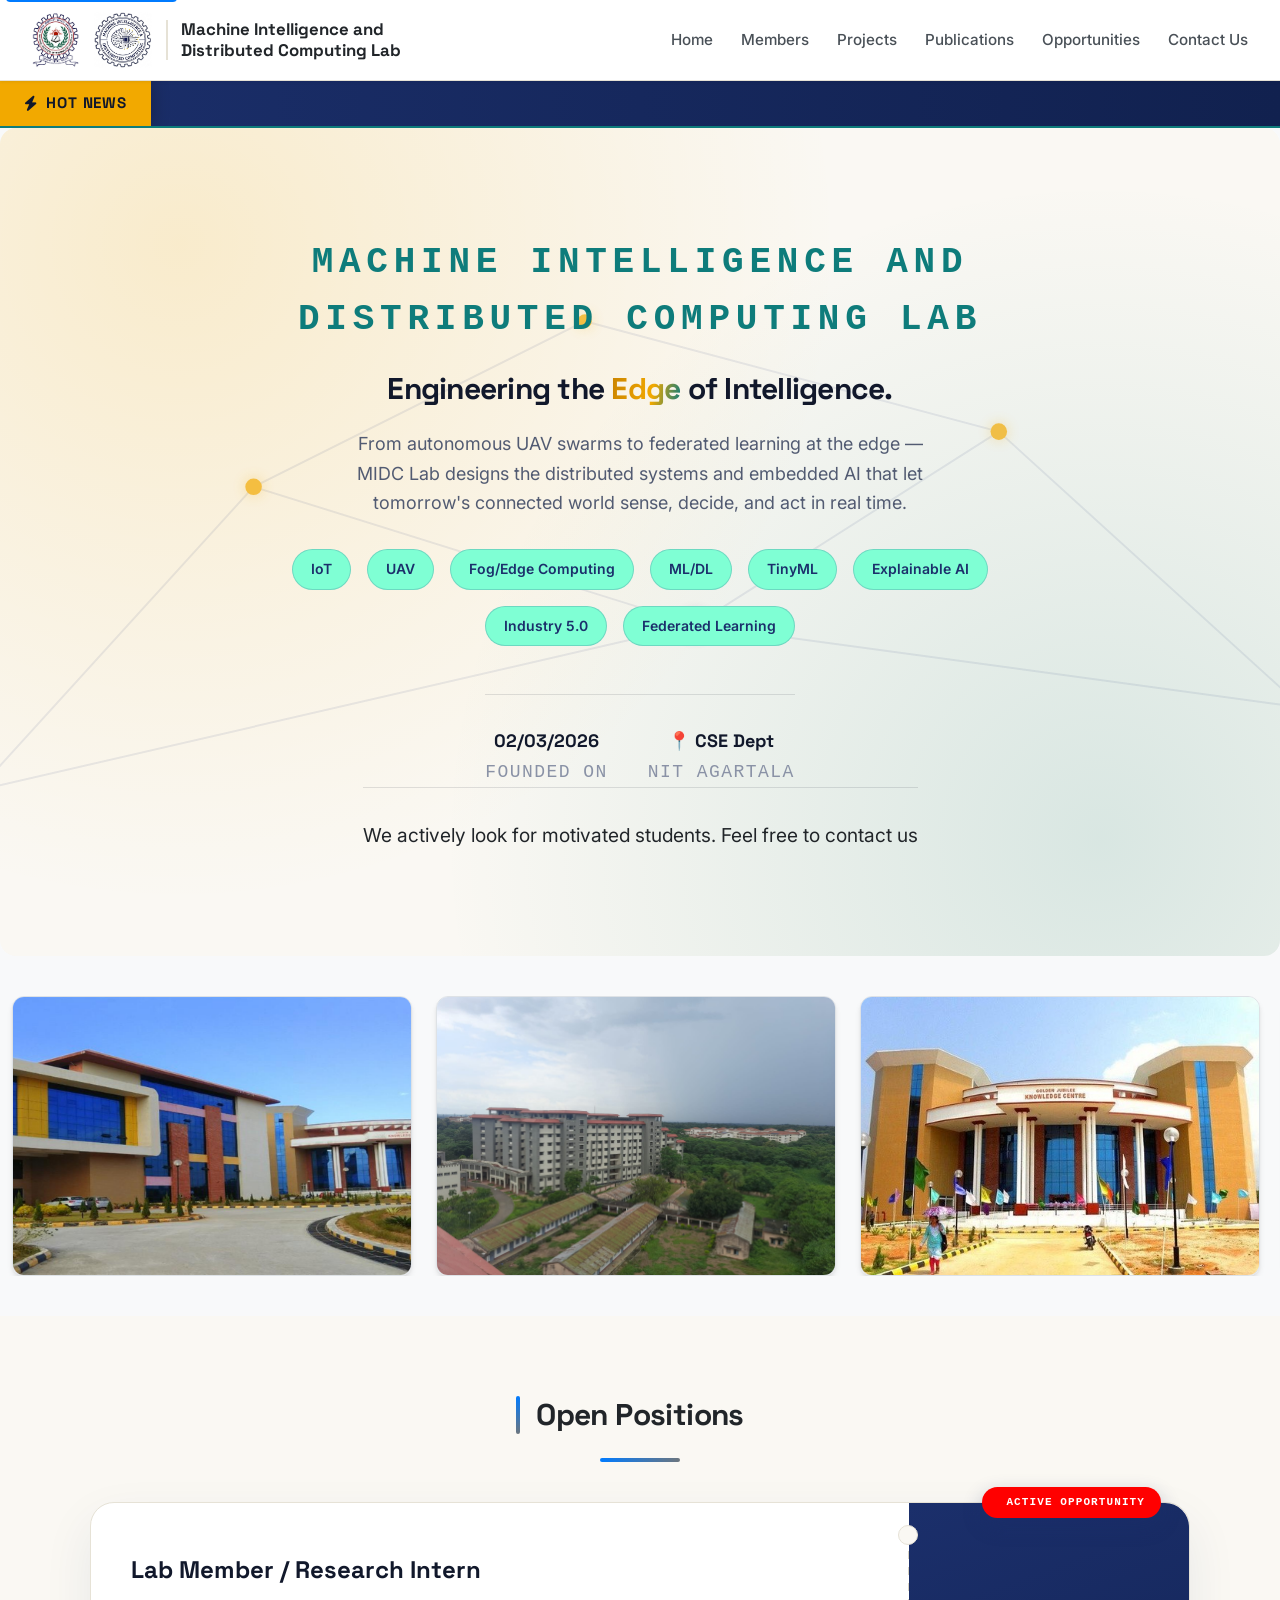
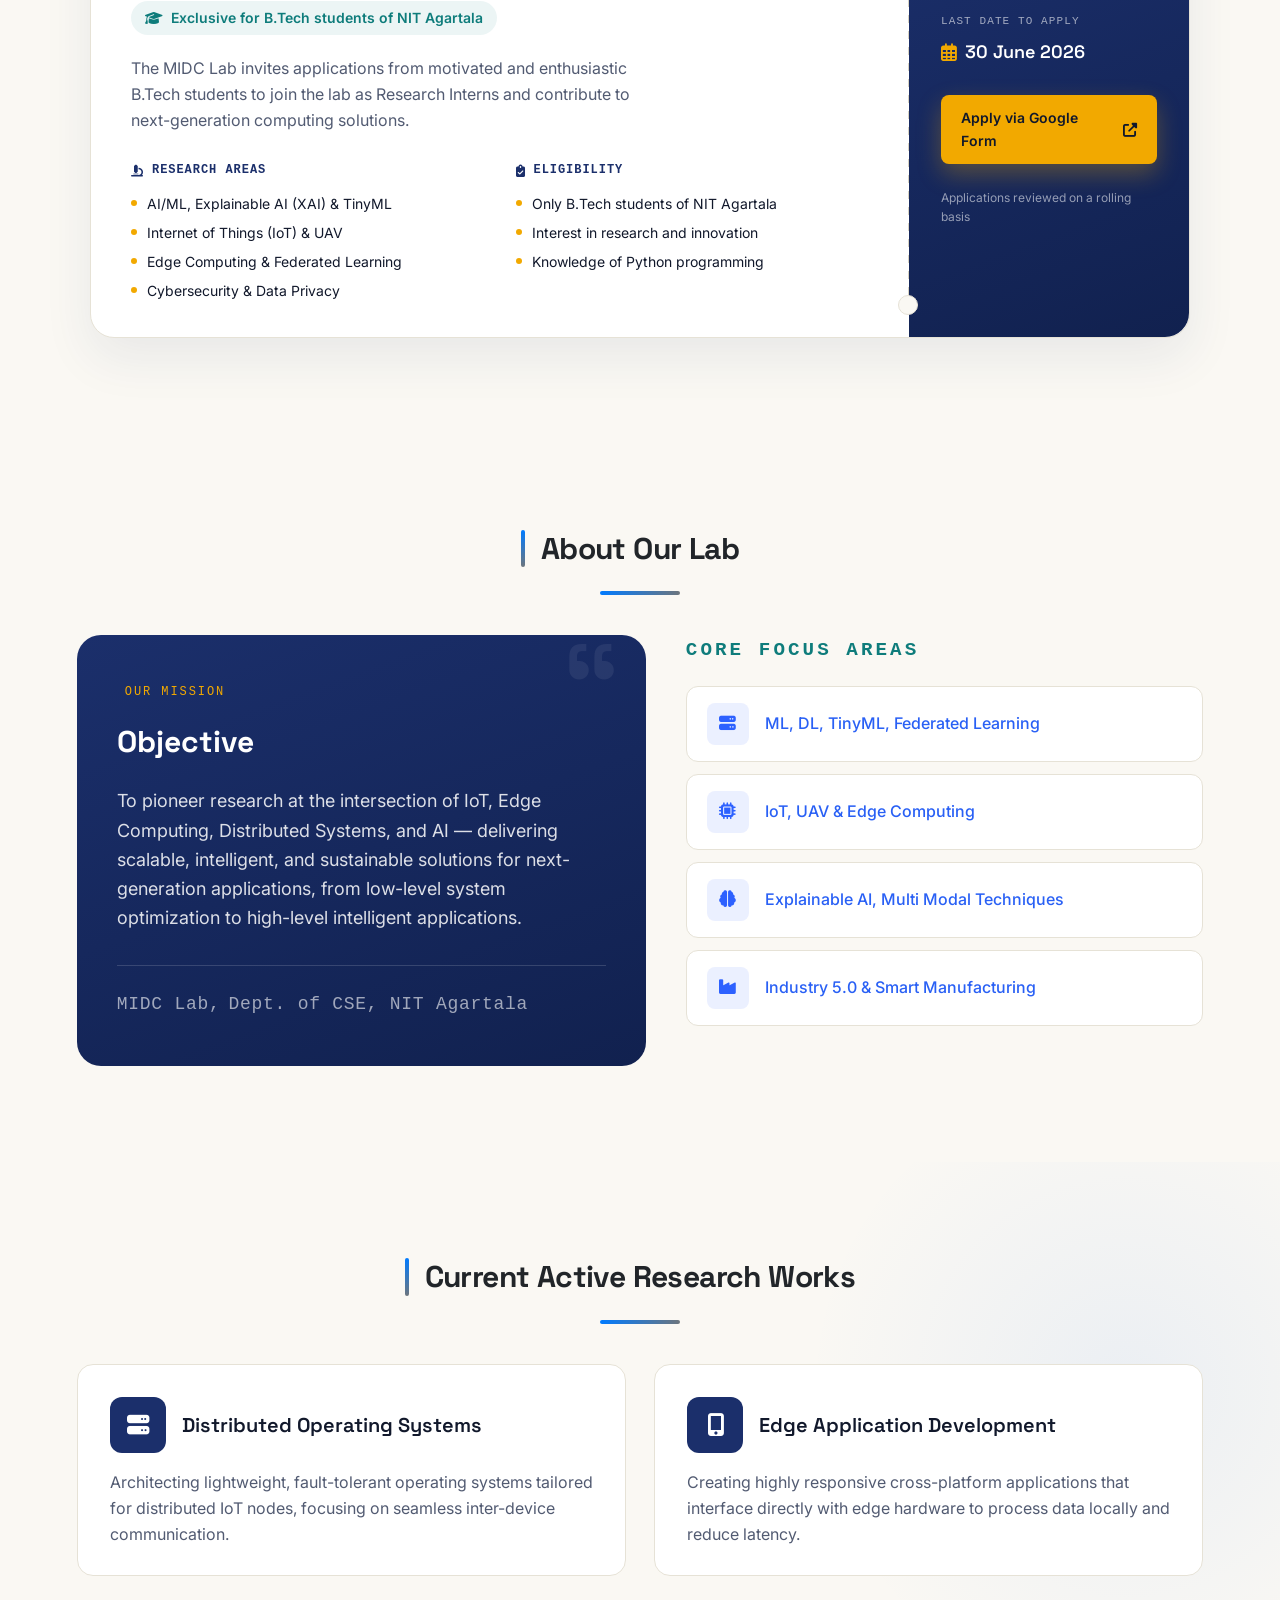
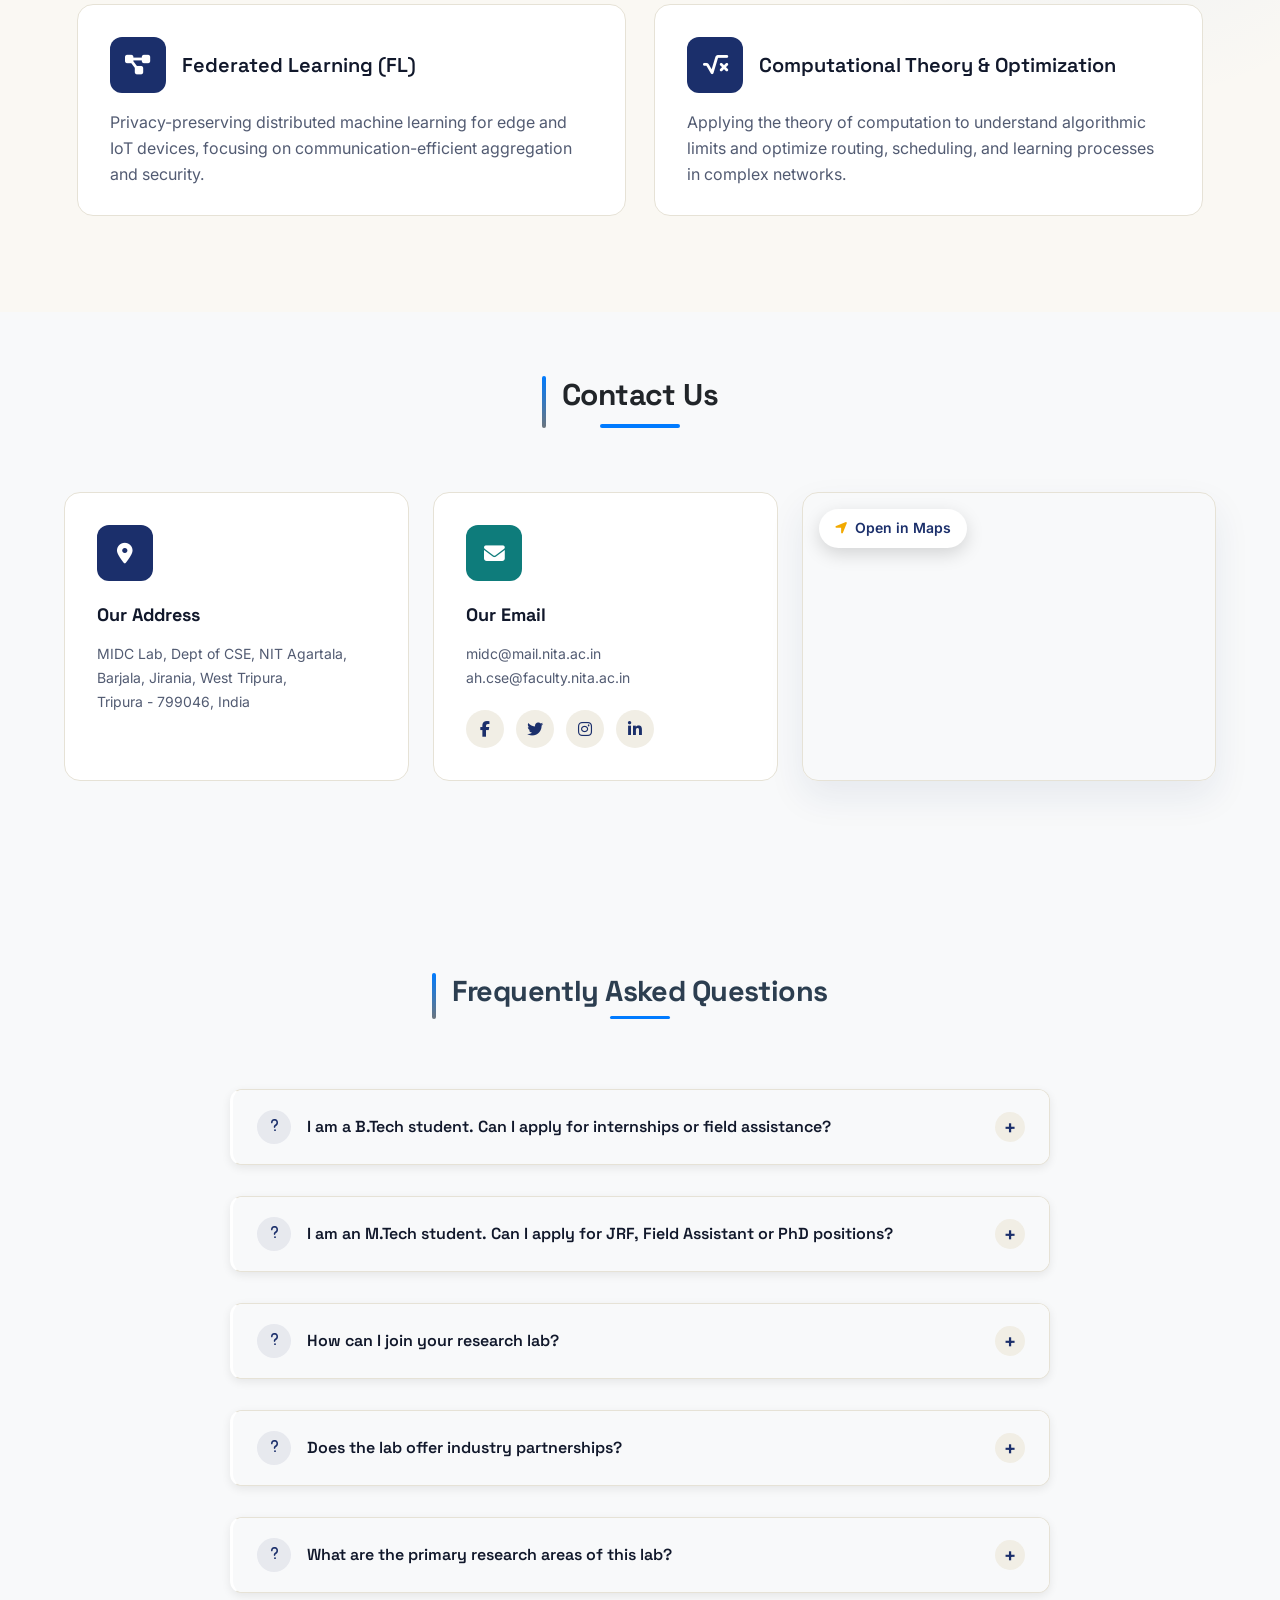
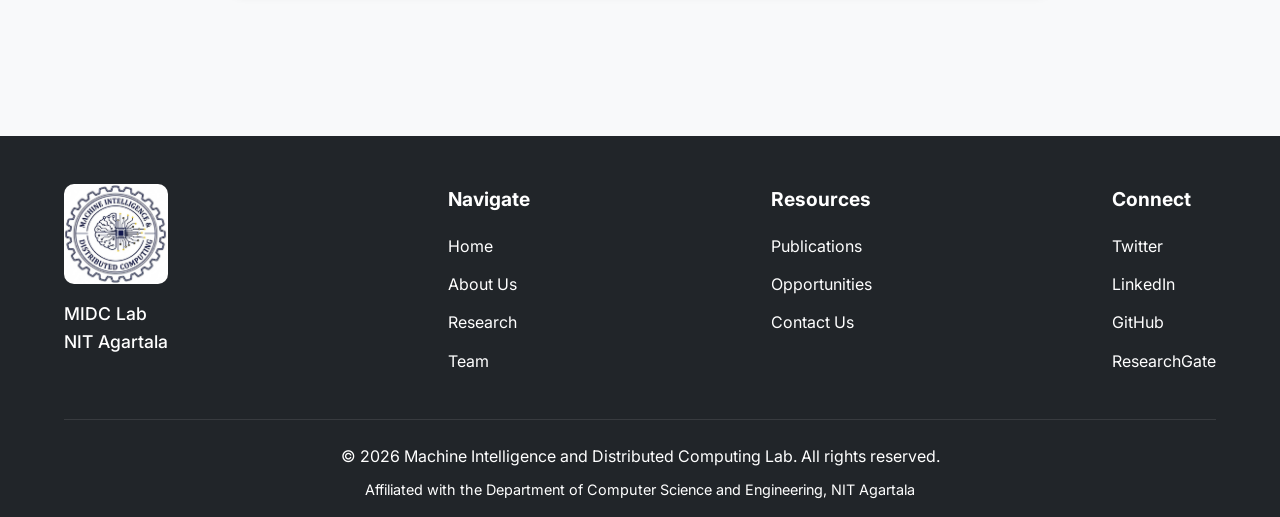
==== index.html @ 9afdf796 "Update the old Architecture" ====
<!DOCTYPE html>
<html lang="en">
<head>
    <meta charset="UTF-8">
    <meta name="viewport" content="width=device-width, initial-scale=1.0">
    <meta name="description" content="Machine Intelligence and Distributed Computing Lab - Pioneering IoT, AI, and distributed systems research at NIT Agartala">
    <meta name="theme-color" content="#3b82f6">
    <title>Machine Intelligence and Distributed Computing Lab | NIT Agartala</title>
    
    <link rel="preconnect" href="https://fonts.googleapis.com">
    <link rel="preconnect" href="https://fonts.gstatic.com" crossorigin>
    
    <link href="https://fonts.googleapis.com/css2?family=Inter:wght@300;400;500;600;700&family=Space+Grotesk:wght@500;600;700&display=swap" rel="stylesheet">
    
    <link rel="stylesheet" href="https://cdnjs.cloudflare.com/ajax/libs/font-awesome/6.5.0/css/all.min.css">
    
    <link rel="stylesheet" href="./CSS/index.css">
    <link rel="icon" type="image/png" href="MIDC_Logo.JPG">
</head>
<!-- Header Navigation Component -->
<header class="header">
    <div class="logo-container">
        <img src="NITA_Logo.png" alt="NIT Agartala Logo" class="logo">
        <img src="MIDC_Logo.JPG" alt="MIDC Lab Logo" class="logo">
        <div class="vertical-line"></div>
        <h1 class="lab-name">Machine Intelligence and<br>Distributed Computing Lab</h1>
    </div>

    <button class="nav-toggle" type="button" aria-label="Toggle navigation menu" aria-expanded="false" aria-controls="primary-navigation">
        <span class="nav-toggle-bar"></span>
        <span class="nav-toggle-bar"></span>
        <span class="nav-toggle-bar"></span>
    </button>

    <nav class="navigation" id="primary-navigation">
        <ul>
            <li><a href="#" class="nav-link">Home</a></li>
            <li><a href="HTML/team_members.html" class="nav-link">Members</a></li>
            <li><a href="HTML/projects.html" class="nav-link">Projects</a></li>
            <li><a href="HTML/publications.html" class="nav-link">Publications</a></li>
            <li><a href="home/index.html#recruitment" class="nav-link">Opportunities</a></li>
            <li><a href="home/index.html#contact_us" class="nav-link">Contact Us</a></li>
        </ul>
    </nav>
</header>
<body>
    <div id="header-component"></div>

    <main id="main" class="main-content">
        
        <div class="news-ticker-container">
            <div class="news-ticker-label">
                <i class="fas fa-bolt"></i> Hot News
            </div>
            <div class="news-ticker-scroll">
                <p>
                    <span class="ticker-item">
                        <a href="#recruitment" style="color: inherit; text-decoration: none; border-bottom: 1px dashed dotted; padding-bottom: 1px;">
                            🚀 <strong>EXCITING OPPORTUNITY FOR CSE STUDENTS:</strong> Applications are open for Research Intern positions at the MIDC Lab. Apply by 30 June 2026. Click here for details!
                        </a>
                    </span>
                </p>
            </div>
        </div>

        <section id="home" class="hero-section full-width-hero">
            <div id="hero-bg" aria-hidden="true">
                <div id="hero-glow"></div>
                <svg id="hero-network" viewBox="0 0 1200 600" preserveAspectRatio="xMidYMid slice">
                    <g class="hn-lines">
                        <path d="M120,480 L320,260 L560,140" />
                        <path d="M560,140 L860,220 L1080,420" />
                        <path d="M320,260 L640,360 L860,220" />
                        <path d="M120,480 L640,360 L1080,420" />
                    </g>
                    <g class="hn-nodes">
                        <circle class="hn-node hn-node--lg" cx="640" cy="360" r="9" />
                        <circle class="hn-node" cx="120" cy="480" r="5" />
                        <circle class="hn-node" cx="320" cy="260" r="6" />
                        <circle class="hn-node" cx="560" cy="140" r="5" />
                        <circle class="hn-node" cx="860" cy="220" r="6" />
                        <circle class="hn-node" cx="1080" cy="420" r="5" />
                    </g>
                    <circle class="hn-packet" r="3.5" style="offset-path: path('M120,480 L320,260 L560,140')" />
                    <circle class="hn-packet hn-packet--b" r="3.5" style="offset-path: path('M640,360 L860,220 L1080,420')" />
                </svg>
            </div>

            <div id="hero-content">
                <h1 id="hero-eyebrow" class="pulse-dot" style="font-size: 36px;">Machine Intelligence and Distributed Computing Lab</h1>

                <h2 id="hero-title" class="animate" style="font-size: 30px;">
                    Engineering the <span id="hero-title-accent">Edge</span> of Intelligence.
                </h2>

                <p id="hero-subtitle" class="animate">
                    From autonomous UAV swarms to federated learning at the edge — MIDC Lab designs
                    the distributed systems and embedded AI that let tomorrow's connected world
                    sense, decide, and act in real time.
                </p>

                <div id="hero-cta" class="animate">
                    <span class="hero-pill" style="background-color: aquamarine;">IoT</span>
                    <span class="hero-pill" style="background-color: aquamarine;">UAV</span>
                    <span class="hero-pill" style="background-color: aquamarine;">Fog/Edge Computing</span>
                    <span class="hero-pill" style="background-color: aquamarine;">ML/DL</span>
                    <span class="hero-pill" style="background-color: aquamarine;">TinyML</span>
                    <span class="hero-pill" style="background-color: aquamarine;">Explainable AI</span>
                    <span class="hero-pill" style="background-color: aquamarine;">Industry 5.0</span>
                    <span class="hero-pill" style="background-color: aquamarine;">Federated Learning</span>
                </div>

                <div id="hero-stats">
                    <div class="hero-stat"><strong style="font-size: large;">02/03/2026</strong><span style="font-size: large;">Founded On</span></div>
                    <div class="hero-stat"><strong style="font-size: large;">&#128205; CSE Dept</strong><span style="font-size: large;">NIT Agartala</span></div>
                </div>
                <div id="hero-stats">
                    <p style="font-size: larger;">We actively look for motivated students. Feel free to contact us</p>
                </div>
            </div>
        </section>

        <section class="gallery-section">
            <div class="gallery-marquee">
                <div class="gallery-track">
                    <img src="photo1.jpg" alt="Lab Infrastructure 1">
                    <img src="photo2.jpeg" alt="Lab Infrastructure 2">
                    <img src="photo3.jpeg" alt="Lab Infrastructure 3">
                    <img src="photo4.jpg" alt="Lab Infrastructure 4">
                    <img src="photo5.jpeg" alt="Lab Infrastructure 5">
                    <img src="photo6.jpeg" alt="Lab Infrastructure 6">
                    <img src="photo7.jpeg" alt="Lab Infrastructure 7">
                    <img src="photo8.jpeg" alt="Lab Infrastructure 8">
                    <img src="photo9.jpeg" alt="Lab Infrastructure 9">
                    <img src="photo10.jpeg" alt="Lab Infrastructure 10">
                    <img src="photo1.jpg" alt="Lab Infrastructure 1">
                    <img src="photo2.jpeg" alt="Lab Infrastructure 2">
                    <img src="photo3.jpeg" alt="Lab Infrastructure 3">
                    <img src="photo4.jpg" alt="Lab Infrastructure 4">
                    <img src="photo5.jpeg" alt="Lab Infrastructure 5">
                    <img src="photo6.jpeg" alt="Lab Infrastructure 6">
                    <img src="photo7.jpeg" alt="Lab Infrastructure 7">
                    <img src="photo8.jpeg" alt="Lab Infrastructure 8">
                    <img src="photo9.jpeg" alt="Lab Infrastructure 9">
                    <img src="photo10.jpeg" alt="Lab Infrastructure 10">
                </div>
            </div>
        </section>

            
                <!-- 4. Recruitment Section -->
        <section id="recruitment" class="recruitment-section">
            <div class="section-header">
                <h2>Open Positions</h2>
                <div class="section-divider animate"></div>
            </div>

            <div id="recruit-container">
                <div id="recruit-card">
                    <span id="recruit-badge" style="background-color: red;"><span class="pulse-dot"></span>ACTIVE OPPORTUNITY</span>

                    <div id="recruit-main">
                        <div id="recruit-info">
                            <h3 id="recruit-title">Lab Member / Research Intern</h3>
                            <p id="recruit-target"><i class="fas fa-graduation-cap"></i>Exclusive for B.Tech students of NIT Agartala</p>
                            <p id="recruit-intro">The MIDC Lab invites applications from motivated and enthusiastic B.Tech students to join the lab as Research Interns and contribute to next-generation computing solutions.</p>

                            <div id="recruit-cols">
                                <div class="recruit-col">
                                    <h4><i class="fas fa-microscope"></i>Research Areas</h4>
                                    <ul>
                                        <li>AI/ML, Explainable AI (XAI) &amp; TinyML</li>
                                        <li>Internet of Things (IoT) &amp; UAV</li>
                                        <li>Edge Computing &amp; Federated Learning</li>
                                        <li>Cybersecurity &amp; Data Privacy</li>
                                    </ul>
                                </div>
                                <div class="recruit-col">
                                    <h4><i class="fas fa-clipboard-check"></i>Eligibility</h4>
                                    <ul>
                                        <li>Only B.Tech students of NIT Agartala</li>
                                        <li>Interest in research and innovation</li>
                                        <li>Knowledge of Python programming</li>
                                    </ul>
                                </div>
                            </div>
                        </div>

                        <div id="recruit-stub" role="presentation"></div>

                        <div id="recruit-action">
                            <span id="recruit-action-label">Last Date to Apply</span>
                            <span id="recruit-action-date"><i class="far fa-calendar-alt"></i>30 June 2026</span>
                            <a href="https://forms.gle/U6zqhvT5pq7pxjNu7" target="_blank" rel="noopener noreferrer" id="recruit-apply">
                                Apply via Google Form <i class="fas fa-external-link-alt"></i>
                            </a>
                            <span id="recruit-action-note">Applications reviewed on a rolling basis</span>
                        </div>
                    </div>
                </div>
            </div>
        </section>

        <section id="about" class="about-section">
            <div class="section-header">
                <h2>About Our Lab</h2>
                <div class="section-divider animate"></div>
            </div>

            <div id="about-grid">
                <div id="about-objective">
                    <span id="about-objective-mark" aria-hidden="true">&ldquo;</span>
                    <p id="about-objective-eyebrow"><span class="pulse-dot"></span>OUR MISSION</p>
                    <h3 id="about-objective-title">Objective</h3>
                    <p id="about-objective-text">
                        To pioneer research at the intersection of IoT, Edge Computing, Distributed
                        Systems, and AI — delivering scalable, intelligent, and sustainable solutions
                        for next-generation applications, from low-level system optimization to
                        high-level intelligent applications.
                    </p>
                    <div id="about-objective-foot" style="font-size: large;">
                        <span>MIDC Lab,</span><span>Dept. of CSE, NIT Agartala</span>
                    </div>
                </div>

                <div id="about-focus">
                    <p id="about-focus-eyebrow" style="font-size: larger; font-weight: bold;">CORE FOCUS AREAS</p>
                    <ul id="about-focus-list">
                        <li class="about-focus-item">
                            <span class="about-focus-icon"><i class="fas fa-server"></i></span>
                            <span class="about-focus-text">ML, DL, TinyML, Federated Learning</span>
                        </li>
                        <li class="about-focus-item">
                            <span class="about-focus-icon"><i class="fas fa-microchip"></i></span>
                            <span class="about-focus-text">IoT, UAV &amp; Edge Computing</span>
                        </li>
                        <li class="about-focus-item">
                            <span class="about-focus-icon"><i class="fas fa-brain"></i></span>
                            <span class="about-focus-text">Explainable AI, Multi Modal Techniques</span>
                        </li>
                        <li class="about-focus-item">
                            <span class="about-focus-icon"><i class="fas fa-industry"></i></span>
                            <span class="about-focus-text">Industry 5.0 &amp; Smart Manufacturing</span>
                        </li>
                        <!-- <li class="about-focus-item">
                            <span class="about-focus-icon"><i class="fas fa-satellite-dish"></i></span>
                            <span class="about-focus-text">Resource-Constrained IoT Environments</span>
                        </li> -->
                    </ul>
                </div>
            </div>
        </section>

        <section id="research" class="research-section">
            <div class="section-header">
                <h2>Current Active Research Works</h2>
                <div class="section-divider animate"></div>
            </div>

            <div id="research-grid">
                <article class="research-card">
                    <div class="research-card-top">
                        <span class="research-card-icon"><i class="fas fa-server"></i></span>
                        <h3>Distributed Operating Systems</h3>
                    </div>
                    <p>Architecting lightweight, fault-tolerant operating systems tailored for distributed IoT nodes, focusing on seamless inter-device communication.</p>
                </article>

                <article class="research-card">
                    <div class="research-card-top">
                        <span class="research-card-icon"><i class="fas fa-mobile-alt"></i></span>
                        <h3>Edge Application Development</h3>
                    </div>
                    <p>Creating highly responsive cross-platform applications that interface directly with edge hardware to process data locally and reduce latency.</p>
                </article>

                <article class="research-card">
                    <div class="research-card-top">
                        <span class="research-card-icon"><i class="fas fa-project-diagram"></i></span>
                        <h3>Federated Learning (FL)</h3>
                    </div>
                    <p>Privacy-preserving distributed machine learning for edge and IoT devices, focusing on communication-efficient aggregation and security.</p>
                </article>

                <article class="research-card">
                    <!-- <span class="research-card-tag">NODE 04</span> -->
                    <div class="research-card-top">
                        <span class="research-card-icon"><i class="fas fa-square-root-variable"></i></span>
                        <h3>Computational Theory &amp; Optimization</h3>
                    </div>
                    <p>Applying the theory of computation to understand algorithmic limits and optimize routing, scheduling, and learning processes in complex networks.</p>
                </article>
            </div>
        </section>

        <section id="contact_us" class="contact_us-section">
            <div class="section-header">
                <h2 class="section-title">Contact Us</h2>
                <!-- <div class="section-divider animate"></div> -->
            </div>

            <div id="contact-grid">
                <div class="contact-card contact-card--location">
                    <span class="contact-card-icon"><i class="fas fa-map-marker-alt"></i></span>
                    <h3>Our Address</h3>
                    <p>MIDC Lab, Dept of CSE, NIT Agartala,<br>Barjala, Jirania, West Tripura,<br>Tripura - 799046, India</p>
                </div>

                <div class="contact-card contact-card--email">
                    <span class="contact-card-icon"><i class="fas fa-envelope"></i></span>
                    <h3>Our Email</h3>
                    <p>midc@mail.nita.ac.in<br>ah.cse@faculty.nita.ac.in</p>
                    <div class="contact-card-socials">
                        <a href="#" class="contact-social" target="_blank" rel="noopener noreferrer" aria-label="Facebook"><i class="fab fa-facebook-f"></i></a>
                        <a href="#" class="contact-social" target="_blank" rel="noopener noreferrer" aria-label="Twitter"><i class="fab fa-twitter"></i></a>
                        <a href="https://www.instagram.com/eidsiiitsricity/" class="contact-social" target="_blank" rel="noopener noreferrer" aria-label="Instagram"><i class="fab fa-instagram"></i></a>
                        <a href="https://www.linkedin.com/in/eids-lab-iiits/" class="contact-social" target="_blank" rel="noopener noreferrer" aria-label="LinkedIn"><i class="fab fa-linkedin-in"></i></a>
                    </div>
                </div>

                <div id="contact-map-card">
                    <div id="contact-map-frame">
                        <iframe
                            src="https://www.google.com/maps/embed?pb=!1m18!1m12!1m3!1d197.15904776053503!2d91.4239112031955!3d23.839251602007657!2m3!1f0!2f39.423871135678894!3f0!3m2!1i1024!2i768!4f35!3m3!1m2!1s0x3753ec22abeb1c07%3A0xa0b96bcf0c9b4538!2sNIT%20Agartala%2C%20NITA%20CSE%20Block%2C%20Paschim%20Barjalai%2C%20Tripura%20799046!5e1!3m2!1sen!2sin!4v1780912086660!5m2!1sen!2sin"
                            width="100%" height="100%" style="border:0;" allowfullscreen=""
                            loading="lazy" referrerpolicy="no-referrer-when-downgrade">
                        </iframe>
                    </div>
                    <a href="https://maps.app.goo.gl/8nF8nKt6m2bC1n2a8" target="_blank" rel="noopener noreferrer" id="contact-map-link">
                        <i class="fas fa-location-arrow"></i> Open in Maps
                    </a>
                </div>
            </div>
        </section>
        <section id="faq" class="contact_us-section">
            
            <div id="faq" class="faq-section">
                <div class="section-header">
                    <h2>Frequently Asked Questions</h2>
                    <!-- <div class="section-divider animate"></div> -->
                </div>
                <div class="faq-container">
                    <div class="faq-item">
                        <div class="faq-question">
                            <span class="faq-q-icon"><i class="fas fa-question"></i></span>
                            <h3>I am a B.Tech student. Can I apply for internships or field assistance?</h3>
                            <span class="toggle-icon" aria-hidden="true">+</span>
                        </div>
                        <div class="faq-answer">
                            <p>Yes, absolutely. We actively invite highly motivated B.Tech students from NIT Agartala to join us as Research Interns or Lab Members. Undergraduate students gain hands-on experience working on government-funded projects, prototype development, and research publications. Please check our "Open Positions" section for active opportunities.</p>
                        </div>
                    </div>

                    <div class="faq-item">
                        <div class="faq-question">
                            <span class="faq-q-icon"><i class="fas fa-question"></i></span>
                            <h3>I am an M.Tech student. Can I apply for JRF, Field Assistant or PhD positions?</h3>
                            <span class="toggle-icon" aria-hidden="true">+</span>
                        </div>
                        <div class="faq-answer">
                            <p>Yes, M.Tech students and graduates are highly encouraged to apply for Junior Research Fellow (JRF), Project Associate, Field Assistant, and PhD positions when vacancies are announced. Candidates with a strong background in distributed systems, AI/ML, or IoT are preferred. Keep an eye on our recruitment section and news ticker for official notifications.</p>
                        </div>
                    </div>

                    <div class="faq-item">
                        <div class="faq-question">
                            <span class="faq-q-icon"><i class="fas fa-question"></i></span>
                            <h3>How can I join your research lab?</h3>
                            <span class="toggle-icon" aria-hidden="true">+</span>
                        </div>
                        <div class="faq-answer">
                            <p>We welcome motivated students and researchers! Prospective PhD students should apply through the university's graduate admission portal and mention our lab in their research statement. For postdoc and research assistant positions, please email your CV and research interests to midc@mail.nita.ac.in. Undergraduate students interested in internships should check our Opportunities page for current openings.</p>
                        </div>
                    </div>

                    <div class="faq-item">
                        <div class="faq-question">
                            <span class="faq-q-icon"><i class="fas fa-question"></i></span>
                            <h3>Does the lab offer industry partnerships?</h3>
                            <span class="toggle-icon" aria-hidden="true">+</span>
                        </div>
                        <div class="faq-answer">
                            <p>Yes, we actively collaborate with industry partners on research projects related to IoT, edge computing, and smart manufacturing. We offer sponsored research opportunities, technical consulting, and technology transfer. For partnership inquiries, please contact our lab director at midc@mail.nita.ac.in to discuss potential collaboration models.</p>
                        </div>
                    </div>

                    <div class="faq-item">
                        <div class="faq-question">
                            <span class="faq-q-icon"><i class="fas fa-question"></i></span>
                            <h3>What are the primary research areas of this lab?</h3>
                            <span class="toggle-icon" aria-hidden="true">+</span>
                        </div>
                        <div class="faq-answer">
                            <p>Our core research areas include Distributed Operating Systems, Edge Application Development, Federated Learning, Computational Theory & Optimization, and Artificial Intelligence tailored for resource-constrained IoT environments, UAV networks, and smart manufacturing.</p>
                        </div>
                    </div>

                </div>
            </div>
        </section>
    </main>

    <!-- Footer Section -->
    <footer class="footer">
        <div class="footer-content">
          <div class="footer-logo">
            <img src="./MIDC_Logo.JPG" alt="IoT Lab Logo" class="footer-img">
            <p>MIDC Lab<br>NIT Agartala</p>
          </div>
          <div class="footer-links">
            <div class="footer-col">
              <h4>Navigate</h4>
              <ul>
                <li><a href="#home">Home</a></li>
                <li><a href="#about">About Us</a></li>
                <li><a href="#research">Research</a></li>
                <li><a href="HTML/team_members.html">Team</a></li>
              </ul>
            </div>
            <div class="footer-col">
              <h4>Resources</h4>
              <ul>
                <li><a href="HTML/publications.html">Publications</a></li>
                <li><a href="#recruitment">Opportunities</a></li>
                <li><a href="#contact_us">Contact Us</a></li>
              </ul>
            </div>
            <div class="footer-col">
              <h4>Connect</h4>
              <ul>
                <li><a href="#">Twitter</a></li>
                <li><a href="#">LinkedIn</a></li>
                <li><a href="#">GitHub</a></li>
                <li><a href="#">ResearchGate</a></li>
              </ul>
            </div>
          </div>
        </div>
        <div class="footer-bottom">
          <p>© 2026 Machine Intelligence and Distributed Computing Lab. All rights reserved.</p>
          <div class="university-affiliation">
            <p>Affiliated with the Department of Computer Science and Engineering, NIT Agartala</p>
          </div>
        </div>
      </footer>

    <script src="./components/header.js"></script>
    <script src="./JavaScript/index.js"></script>
</body>
</html>
---- CSS/index.css ----
:root {
  /* ============================================ */
  /*           MODERN DESIGN SYSTEM 2024         */
  /* ============================================ */
  
  /* Base Colors */
  --color-white: #ffffff;
  --color-black: #000000;

  /* Light Mode Palette */
  --light-bg-primary: #f8f9fa;
  --light-bg-secondary: #ffffff;
  --light-bg-tertiary: #e9ecef;
  --light-text-primary: #212529;
  --light-text-secondary: #495057;
  --light-text-muted: #6c757d;
  --light-border-color: #dee2e6;
  --light-accent-primary: #007bff;
  --light-accent-secondary: #6c757d;


  /* Semantic Colors */
  --success: #28a745;
  --warning: #ffc107;
  --error: #dc3545;
  --info: #17a2b8;

  /* Theme Variables */
  --bg-primary: var(--light-bg-primary);
  --bg-secondary: var(--light-bg-secondary);
  --bg-tertiary: var(--light-bg-tertiary);
  --text-primary: var(--light-text-primary);
  --text-secondary: var(--light-text-secondary);
  --text-muted: var(--light-text-muted);
  --border-color: var(--light-border-color);
  --accent-primary: var(--light-accent-primary);
  --accent-secondary: var(--light-accent-secondary);
  
  /* Typography System */
  --font-family-sans: 'Inter', -apple-system, BlinkMacSystemFont, 'Segoe UI', Roboto, sans-serif;
  --font-family-display: 'Space Grotesk', 'Inter', sans-serif;
  --font-family-mono: 'JetBrains Mono', 'Fira Code', monospace;
  
  /* Font Sizes - Modern Scale */
  --text-2xs: 0.6875rem;    /* 11px */
  --text-xs: 0.75rem;       /* 12px */
  --text-sm: 0.875rem;      /* 14px */
  --text-base: 1rem;        /* 16px */
  --text-lg: 1.125rem;      /* 18px */
  --text-xl: 1.25rem;       /* 20px */
  --text-2xl: 1.5rem;       /* 24px */
  --text-3xl: 1.875rem;     /* 30px */
  --text-4xl: 2.25rem;      /* 36px */
  --text-5xl: 3rem;         /* 48px */
  --text-6xl: 3.75rem;      /* 60px */
  --text-7xl: 4.5rem;       /* 72px */
  --text-8xl: 6rem;         /* 96px */
  --text-9xl: 8rem;         /* 128px */
  
  /* Font Weights */
  --font-thin: 100;
  --font-light: 300;
  --font-normal: 400;
  --font-medium: 500;
  --font-semibold: 600;
  --font-bold: 700;
  --font-extrabold: 800;
  --font-black: 900;
  
  /* Line Heights */
  --leading-none: 1;
  --leading-tight: 1.25;
  --leading-snug: 1.375;
  --leading-normal: 1.5;
  --leading-relaxed: 1.625;
  --leading-loose: 2;
  
  /* Spacing System - Perfect Scale */
  --spacing-px: 1px;
  --spacing-0: 0;
  --spacing-0-5: 0.125rem;  /* 2px */
  --spacing-1: 0.25rem;     /* 4px */
  --spacing-1-5: 0.375rem;  /* 6px */
  --spacing-2: 0.5rem;      /* 8px */
  --spacing-2-5: 0.625rem;  /* 10px */
  --spacing-3: 0.75rem;     /* 12px */
  --spacing-3-5: 0.875rem;  /* 14px */
  --spacing-4: 1rem;        /* 16px */
  --spacing-5: 1.25rem;     /* 20px */
  --spacing-6: 1.5rem;      /* 24px */
  --spacing-7: 1.75rem;     /* 28px */
  --spacing-8: 2rem;        /* 32px */
  --spacing-9: 2.25rem;     /* 36px */
  --spacing-10: 2.5rem;     /* 40px */
  --spacing-11: 2.75rem;    /* 44px */
  --spacing-12: 3rem;       /* 48px */
  --spacing-14: 3.5rem;     /* 56px */
  --spacing-16: 4rem;       /* 64px */
  --spacing-20: 5rem;       /* 80px */
  --spacing-24: 6rem;       /* 96px */
  --spacing-28: 7rem;       /* 112px */
  --spacing-32: 8rem;       /* 128px */
  --spacing-36: 9rem;       /* 144px */
  --spacing-40: 10rem;      /* 160px */
  --spacing-44: 11rem;      /* 176px */
  --spacing-48: 12rem;      /* 192px */
  --spacing-52: 13rem;      /* 208px */
  --spacing-56: 14rem;      /* 224px */
  --spacing-60: 15rem;      /* 240px */
  --spacing-64: 16rem;      /* 256px */
  --spacing-72: 18rem;      /* 288px */
  --spacing-80: 20rem;      /* 320px */
  --spacing-96: 24rem;      /* 384px */
  
  /* Modern Shadow System */
  --shadow-xs: 0 1px 2px 0 rgba(0, 0, 0, 0.05);
  --shadow-sm: 0 1px 3px 0 rgba(0, 0, 0, 0.1), 0 1px 2px -1px rgba(0, 0, 0, 0.1);
  --shadow-md: 0 4px 6px -1px rgba(0, 0, 0, 0.1), 0 2px 4px -2px rgba(0, 0, 0, 0.1);
  --shadow-lg: 0 10px 15px -3px rgba(0, 0, 0, 0.1), 0 4px 6px -4px rgba(0, 0, 0, 0.1);
  --shadow-xl: 0 20px 25px -5px rgba(0, 0, 0, 0.1), 0 8px 10px -6px rgba(0, 0, 0, 0.1);
  --shadow-2xl: 0 25px 50px -12px rgba(0, 0, 0, 0.25);
  --shadow-inner: inset 0 2px 4px 0 rgba(0, 0, 0, 0.05);
  --shadow-none: 0 0 #0000;
  
  /* Premium Glass Shadows */
  --glass-shadow-sm: 0 2px 16px rgba(0, 0, 0, 0.04), 0 1px 4px rgba(0, 0, 0, 0.08);
  --glass-shadow-md: 0 8px 32px rgba(0, 0, 0, 0.08), 0 2px 8px rgba(0, 0, 0, 0.12);
  --glass-shadow-lg: 0 16px 48px rgba(0, 0, 0, 0.12), 0 4px 16px rgba(0, 0, 0, 0.16);
  --glass-shadow-xl: 0 24px 64px rgba(0, 0, 0, 0.16), 0 8px 24px rgba(0, 0, 0, 0.20);
  
  /* Border Radius Scale */
  --radius-none: 0;
  --radius-xs: 0.125rem;     /* 2px */
  --radius-sm: 0.25rem;      /* 4px */
  --radius-md: 0.375rem;     /* 6px */
  --radius-lg: 0.5rem;       /* 8px */
  --radius-xl: 0.75rem;      /* 12px */
  --radius-2xl: 1rem;        /* 16px */
  --radius-3xl: 1.5rem;      /* 24px */
  --radius-4xl: 2rem;        /* 32px */
  --radius-full: 9999px;
  
  /* Animation System */
  --duration-75: 75ms;
  --duration-100: 100ms;
  --duration-150: 150ms;
  --duration-200: 200ms;
  --duration-300: 300ms;
  --duration-500: 500ms;
  --duration-700: 700ms;
  --duration-1000: 1000ms;
  
  /* Modern Easing Curves */
  --ease-linear: linear;
  --ease-in: cubic-bezier(0.4, 0, 1, 1);
  --ease-out: cubic-bezier(0, 0, 0.2, 1);
  --ease-in-out: cubic-bezier(0.4, 0, 0.2, 1);
  --ease-bounce: cubic-bezier(0.68, -0.55, 0.265, 1.55);
  --ease-spring: cubic-bezier(0.175, 0.885, 0.32, 1.275);
  --ease-smooth: cubic-bezier(0.25, 0.46, 0.45, 0.94);
  --ease-snappy: cubic-bezier(0.25, 1, 0.5, 1);
  
  /* Container Sizes */
  --container-xs: 20rem;     /* 320px */
  --container-sm: 24rem;     /* 384px */
  --container-md: 28rem;     /* 448px */
  --container-lg: 32rem;     /* 512px */
  --container-xl: 36rem;     /* 576px */
  --container-2xl: 42rem;    /* 672px */
  --container-3xl: 48rem;    /* 768px */
  --container-4xl: 56rem;    /* 896px */
  --container-5xl: 64rem;    /* 1024px */
  --container-6xl: 72rem;    /* 1152px */
  --container-7xl: 80rem;    /* 1280px */
  --container-full: 100%;
  
  /* Z-Index Scale */
  --z-0: 0;
  --z-10: 10;
  --z-20: 20;
  --z-30: 30;
  --z-40: 40;
  --z-50: 50;
  --z-auto: auto;
  --z-dropdown: 1000;
  --z-sticky: 1020;
  --z-fixed: 1030;
  --z-modal-backdrop: 1040;
  --z-modal: 1050;
  --z-popover: 1060;
  --z-tooltip: 1070;
  --z-toast: 1080;
  --z-loading: 9999;
}

/* CSS Reset with Performance Optimizations */
*,
*::before,
*::after {
  margin: 0;
  padding: 0;
  box-sizing: border-box;
}

/* Removed global transitions to prevent header glitching */

/* Smooth scrolling for the entire page */
html {
  scroll-behavior: smooth;
  scroll-padding-top: 80px; /* Account for fixed header */
}

/* Prevent animations on page load */
.preload * {
  animation-duration: 0s !important;
  animation-delay: 0s !important;
  transition-duration: 0s !important;
  transition-delay: 0s !important;
}

body {
  font-family: "Inter", sans-serif;
  background-color: var(--bg-primary);
  color: var(--text-primary);
  line-height: 1.6;
}

/* Skip Link Styling */
.skip-link {
  position: absolute;
  top: -40px;
  left: 6px;
  background: var(--accent-primary);
  color: white;
  padding: 8px;
  text-decoration: none;
  border-radius: 4px;
  font-weight: 500;
  z-index: 9999;
  transition: top 0.3s var(--ease-out);
}

.skip-link:focus {
  top: 6px;
}


/* Header styles removed - handled by header component */


/* Research Section - Modern & Professional */
.research-section {
  padding: var(--spacing-24) 5%;
  background: linear-gradient(135deg, #f8fafc 0%, #f1f5f9 100%);
  position: relative;
  overflow: hidden;
}

.research-section::before {
  content: '';
  position: absolute;
  top: 0;
  right: 0;
  width: 40%;
  height: 100%;
  background: radial-gradient(circle at 70% 30%, rgba(59, 130, 246, 0.08) 0%, transparent 50%);
  pointer-events: none;
}

.research-content {
  display: grid;
  grid-template-columns: repeat(auto-fit, minmax(480px, 1fr));
  gap: var(--spacing-10);
  max-width: 1300px;
  margin: 0 auto;
  position: relative;
  z-index: 1;
}

.research-item {
  display: flex;
  align-items: flex-start;
  gap: var(--spacing-6);
  padding: var(--spacing-10);
  background: linear-gradient(135deg, #ffffff 0%, #fafbfc 100%);
  border-radius: var(--radius-3xl);
  box-shadow: 0 10px 40px rgba(0, 0, 0, 0.08), 0 2px 8px rgba(0, 0, 0, 0.06);
  border: 1px solid rgba(255, 255, 255, 0.8);
  transition: all 0.4s var(--ease-out);
  position: relative;
  overflow: hidden;
  backdrop-filter: blur(10px);
}

.research-item::after {
  content: '';
  position: absolute;
  top: 0;
  right: 0;
  width: 100px;
  height: 100px;
  background: radial-gradient(circle, rgba(59, 130, 246, 0.05) 0%, transparent 70%);
  transition: transform 0.4s var(--ease-out);
  transform: scale(0);
}

.research-item:hover {
  transform: translateY(-12px) scale(1.02);
  box-shadow: 0 25px 50px rgba(59, 130, 246, 0.15), 0 10px 20px rgba(0, 0, 0, 0.1);
  border-color: rgba(59, 130, 246, 0.3);
}

.research-item:hover::after {
  transform: scale(1);
}

.research-item::before {
  content: '';
  position: absolute;
  top: 0;
  left: 0;
  width: 5px;
  height: 100%;
  background: linear-gradient(180deg, var(--accent-primary), #6366f1, #8b5cf6);
  opacity: 0;
  transition: opacity var(--duration-300) var(--ease-out);
  border-radius: 0 var(--radius-sm) var(--radius-sm) 0;
}

.research-item:hover::before {
  opacity: 1;
}

.research-icon {
  font-size: 2rem;
  color: var(--color-white);
  background: linear-gradient(135deg, var(--accent-primary), #3b82f6, #6366f1);
  width: 80px;
  height: 80px;
  border-radius: var(--radius-full);
  display: flex;
  align-items: center;
  justify-content: center;
  flex-shrink: 0;
  transition: all 0.4s var(--ease-bounce);
  opacity: 1; /* Always visible */
  transform: scale(1); /* Default scale */
  box-shadow: 0 8px 25px rgba(59, 130, 246, 0.3);
  position: relative;
  overflow: hidden;
}

.research-icon::before {
  content: '';
  position: absolute;
  top: 0;
  left: 0;
  width: 100%;
  height: 100%;
  background: linear-gradient(45deg, rgba(255, 255, 255, 0.2), transparent);
  transition: transform 0.4s var(--ease-out);
  transform: translateX(-100%);
}

.research-item:hover .research-icon {
  transform: scale(1.15) rotate(10deg);
  box-shadow: 0 15px 35px rgba(59, 130, 246, 0.5);
}

.research-item:hover .research-icon::before {
  transform: translateX(100%);
}


.research-details {
  flex: 1;
}

.research-details h3 {
  font-family: var(--font-family-display);
  font-size: var(--text-xl);
  font-weight: var(--font-semibold);
  color: var(--text-primary);
  margin-bottom: var(--spacing-3);
  line-height: var(--leading-tight);
}

.research-details p {
  font-size: var(--text-base);
  color: var(--text-secondary);
  line-height: var(--leading-relaxed);
  margin: 0;
}

/* Hero Section */
/* 1. Reduce the height of the hero section */
.hero-section {
    display: flex;
    align-items: center;
    justify-content: space-between;
    padding: var(--spacing-16) 5%; /* Reduced padding */
    gap: var(--spacing-12);
    background-color: var(--bg-secondary);
    min-height: 50vh; /* Changed from 80vh so it doesn't cover the whole screen */
    position: relative;
    overflow: hidden;
    margin: 20px;
}

/* 2. Styling for the new Right Side Highlights */
.hero-highlights {
    flex: 1;
    display: flex;
    flex-direction: column;
    gap: var(--spacing-6);
    max-width: 450px;
    position: relative;
    z-index: 1;
    padding-left: var(--spacing-10);
    border-left: 2px solid var(--light-border-color);
}

.highlight-box h4 {
    color: var(--accent-primary);
    font-size: var(--text-lg);
    margin-bottom: var(--spacing-2);
    display: flex;
    align-items: center;
    gap: 10px;
    font-family: var(--font-family-display);
}

.highlight-box p {
    color: var(--text-secondary);
    font-size: var(--text-sm);
    line-height: var(--leading-relaxed);
    margin: 0;
}

/* 3. Make the Scrolling Gallery Images Much Bigger */
.gallery-track img {
    height: 400px; /* Increased from 280px */
    width: 600px;  /* Increased from 400px */
    object-fit: cover;
    border-radius: var(--radius-xl);
    box-shadow: var(--shadow-md);
    transition: transform 0.4s var(--ease-out), box-shadow 0.4s var(--ease-out);
    border: 1px solid var(--border-color);
}

/* 4. Update the Mobile View for the new elements */
@media (max-width: 768px) {
    .gallery-track img {
        height: 250px; /* Scaled up for mobile too */
        width: 380px;
    }
    
    .hero-highlights {
        padding-left: 0;
        border-left: none;
        border-top: 2px solid var(--light-border-color);
        padding-top: var(--spacing-6);
        margin-top: var(--spacing-4);
        max-width: 100%;
    }
}
/* --- Full Width Hero Section Updates --- */

.hero-section {
    display: flex;
    align-items: center;
    justify-content: center; /* Centers the content horizontally */
    padding: var(--spacing-20) 5%;
    min-height: 50vh;
    position: relative;
    overflow: hidden;
    margin: 20px 0; /* Removed side margins to allow full width */
    
    /* Unified background instead of the split 50/50 look */
    background: linear-gradient(135deg, rgba(37, 99, 235, 0.02) 0%, rgba(14, 165, 233, 0.06) 100%);
    border-radius: var(--radius-2xl); /* Optional: rounds the edges of the whole section */
}

/* Remove the old 50% split background */
.hero-section::before {
    display: none; 
}

.hero-content {
    flex: 1;
    display: flex;
    flex-direction: column;
    align-items: center; /* Centers the text and buttons */
    text-align: center; /* Centers the text alignment */
    gap: var(--spacing-6);
    max-width: 1000px; /* Expanded from 600px to cover more width, but keeps text readable */
    margin: 0 auto;
    position: relative;
    z-index: 1;
}

/* Adjust the blue underline to animate from the center out */
.hero-title::after {
    content: '';
    position: absolute;
    bottom: -10px;
    left: 50%; /* Move to center */
    width: 100%;
    height: 3px;
    background: linear-gradient(90deg, var(--accent-primary), var(--accent-secondary));
    transform: translateX(-50%) scaleX(0); /* Center transform */
    transform-origin: center;
    transition: transform 0.8s var(--ease-out) 0.5s;
}

.hero-title.animate::after {
    transform: translateX(-50%) scaleX(1); /* Expand from center */
}

/* Ensure the buttons stay centered next to each other */
.hero-cta {
    display: flex;
    justify-content: center;
    gap: var(--spacing-4);
    margin-top: var(--spacing-6);
    width: 100%;
}

.hero-title {
  font-family: var(--font-family-display);
  font-size: var(--text-5xl);
  font-weight: var(--font-bold);
  line-height: var(--leading-tight);
  letter-spacing: -0.025em;
  color: var(--text-primary);
}

.hero-subtitle {
  color: var(--text-secondary);
  font-size: var(--text-xl);
  line-height: var(--leading-relaxed);
  font-weight: var(--font-normal);
}

.hero-cta {
  display: flex;
  gap: var(--spacing-4);
  margin-top: var(--spacing-6);
}

.btn {
  display: inline-flex;
  align-items: center;
  justify-content: center;
  text-decoration: none;
  padding: var(--spacing-3) var(--spacing-6);
  border-radius: var(--radius-lg);
  font-weight: var(--font-semibold);
  font-size: var(--text-base);
  transition: all var(--duration-300) var(--ease-out);
  cursor: pointer;
  border: none;
  white-space: nowrap;
}

.btn-primary {
  background-color: var(--accent-primary);
  color: var(--color-white);
  box-shadow: var(--shadow-md);
}

.btn-primary:hover {
  background-color: #0056b3;
  transform: translateY(-2px);
  box-shadow: var(--shadow-lg);
}

.btn-secondary {
  background-color: transparent;
  border: 2px solid var(--accent-primary);
  color: var(--accent-primary);
  box-shadow: var(--shadow-sm);
}

.btn-secondary:hover {
  background-color: var(--accent-primary);
  color: var(--color-white);
  transform: translateY(-2px);
  box-shadow: var(--shadow-lg);
}

.hero-visual {
  flex: 1;
  position: relative;
}

.hero-image {
  width: 100%;
  height: auto;
  border-radius: var(--radius-2xl);
  box-shadow: var(--shadow-2xl);
  transition: transform var(--duration-300) var(--ease-out);
}

.hero-image:hover {
  transform: scale(1.02);
}

/* About Section */
.about-section,
.project-highlights {
  padding: 4rem 5%;
  background-color: var(--bg-primary);
}


.section-header {
  text-align: center;
  margin-bottom: 2.5rem;
}

.section-header h2 {
  font-family: var(--font-family-display);
  font-size: var(--text-3xl);
  font-weight: var(--font-bold);
  color: var(--text-primary);
  margin-bottom: var(--spacing-6);
  letter-spacing: -0.02em;
  line-height: var(--leading-tight);
}

.section-divider {
  height: 4px;
  width: 80px;
  background-color: var(--accent-primary);
  margin: 0 auto;
  border-radius: var(--radius-full);
}

.about-content {
  display: flex;
  justify-content: space-between;
  gap: 3rem;
}

.focus-areas,
.mission-statement {
  flex: 1;
}

.focus-areas ul {
  list-style-type: none;
  padding-left: 1rem;
}

.focus-areas li {
  position: relative;
  padding-left: 1.5rem;
  margin-bottom: 0.5rem;
}

.focus-areas li::before {
  content: "•";
  position: absolute;
  left: 0;
  color: var(--accent-color);
}

/* Project Highlights */
.project-slider {
  display: flex;
  justify-content: space-between;
  gap: 2rem;
}

.project-card {
  flex: 1;
  background-color: var(--bg-primary);
  border-radius: 10px;
  overflow: hidden;
  box-shadow: 0 6px 20px rgba(0, 0, 0, 0.1);
  transition: transform 0.3s ease;
}

.project-card:hover {
  transform: scale(1.05);
}

.project-card img {
  width: 100%;
  height: 250px;
  object-fit: cover;
}

.project-card h4,
.project-card p {
  padding: 1rem;
}

.opportunities-section {
  padding: 4rem 5%;
  background-color: var(--bg-secondary);
}


.opportunities-intro {
  text-align: center;
  max-width: 800px;
  margin: 0 auto 2rem;
}

.opp-link {
  display: inline-block;
  margin: 0.5rem 1rem 1rem;
  color: var(--accent-color);
  font-weight: 600;
  text-decoration: none;
  position: relative;
}


.opp-link::after {
  content: "";
  position: absolute;
  bottom: -3px;
  left: 0;
  width: 0;
  height: 2px;
  background-color: var(--accent-color);
  transition: width 0.3s ease;
}


.opp-link:hover::after {
  width: 100%;
}

/* Footer */

.footer-button {
  text-decoration: none;
  color: white;
  padding: 0.5rem 1rem;
  border: 1px solid white;
  border-radius: 5px;
  transition: all 0.3s ease;
}

.footer-button:hover {
  background-color: rgba(255, 255, 255, 0.1);
}

.footer {
  background-color: var(--text-primary);
  color: white;
  padding: 3rem 5% 1rem;
}


.two-column-list {
  display: flex;
  gap: 2rem;
}

.two-column-list ul {
  padding-left: 0;
  margin-top: 0;
}

.footer-content {
  display: flex;
  justify-content: space-between;
  margin-bottom: 2rem;
  flex-direction: row;
}

.footer-logo {
  flex: 1;
  display: flex;
  flex-direction: column;
  align-items: flex-start;
}

.footer-img {
  /* width: 100px; */
  height: 100px;
  border-radius: 10px;
  margin-bottom: 1rem;
  object-fit: cover;
}

.footer-logo p {
  font-size: 1.1rem;
  font-weight: 500;
}

.footer-links {
  flex: 2;
  display: flex;
  justify-content: space-between;
  gap: 2 rem;
}

.footer-col h4 {
  font-size: 1.2rem;
  margin-bottom: 1.2rem;
  position: relative;
}

.footer-col h4::after {
  content: "";
  position: absolute;
  left: 0;
  bottom: -8px;
  height: 2px;
  width: 40px;
  background-color: var(--accent-color);
}


.footer-col ul {
  list-style: none;
}

.footer-col ul li {
  margin-bottom: 0.8rem;
}

.footer-col ul li a {
  color: var(--dark-text-secondary);
  text-decoration: none;
  transition: all 0.3s ease;
}

.footer-col ul li a:hover {
  color: white;
  padding-left: 5px;
}

.footer-bottom {
  border-top: 1px solid rgba(255, 255, 255, 0.1);
  padding-top: 1.5rem;
  text-align: center;
}

.university-affiliation {
  margin-top: 0.5rem;
  font-size: 0.9rem;
  color: var(--dark-text-secondary);
}

@media screen and (max-width: 768px) {
  .footer-content {
    flex-direction: column;
  }

  .footer-logo {
    margin-bottom: 2rem;
    align-items: center;
    text-align: center;
  }

  .footer-links {
    flex-direction: column;
    gap: 2rem;
  }

  .footer-col {
    text-align: center;
  }

  .footer-col h4::after {
    left: 50%;
    transform: translateX(-50%);
  }
}

/* Toggle Switch */
.theme-toggle {
  position: relative;
  width: 100px;
  height: 50px;
  --link: rgb(27, 129, 112);
  --link-hover: rgb(24, 94, 82);
}

.theme-switch-label {
  position: absolute;
  width: 100%;
  height: 50px;
  background-color: var(--dark-bg-primary);
  border-radius: 25px;
  cursor: pointer;
  border: 3px solid var(--dark-bg-primary);
}

.theme-switch {
  position: absolute;
  display: none;
}

.slider {
  position: absolute;
  width: 100%;
  height: 100%;
  border-radius: 25px;
  -webkit-transition: 0.3s;
  transition: 0.3s;
}

.theme-switch:checked ~ .slider {
  background-color: var(--bg-primary);
}

.slider::before {
  content: "";
  position: absolute;
  top: 10px;
  left: 10px;
  width: 25px;
  height: 25px;
  border-radius: 50%;
  -webkit-box-shadow: inset 12px -4px 0px 0px var(--bg-primary);
  box-shadow: inset 12px -4px 0px 0px var(--bg-primary);
  background-color: var(--dark-bg-primary);
  -webkit-transition: 0.3s;
  transition: 0.3s;
}

.theme-switch:checked ~ .slider::before {
  -webkit-transform: translateX(50px);
  -ms-transform: translateX(50px);
  transform: translateX(50px);
  background-color: var(--dark-bg-primary);
  -webkit-box-shadow: none;
  box-shadow: none;
}

/* Responsive Design */
@media screen and (max-width: 768px) {
  .header,
  .hero-section,
  .about-content,
  .project-slider {
    flex-direction: column;
    text-align: center;
  }

  .footer-links {
    flex-direction: column;
    align-items: center;
  }
}

/* Contact Us CSS*/
.contact_us-section {
  padding: 4rem 5%;
  /* margin: 2rem 5%; */
  background-color: var(--bg-primary);
}
.section-title {
  font-size: 2rem;
  text-align: center;
  margin-bottom: 30px;
  color: #2c3e50;
  font-weight: 700;
  position: relative;
  padding-bottom: 15px;
}

.section-title::after {
  content: "";
  position: absolute;
  bottom: 0;
  left: 50%;
  transform: translateX(-50%);
  width: 80px;
  height: 4px;
  background: var(--accent-primary);
  border-radius: 2px;
}

.contact-intro {
  text-align: center;
  max-width: 800px;
  margin: 0 auto 40px;
  font-size: 1.2rem;
  color: #34495e;
}

/* Contact wrapper */
.contact-wrapper {
  display: flex;
  flex-wrap: wrap;
  gap: 30px;
  margin-bottom: 50px;
}

.contact-info {
  flex: 1;
  min-width: 300px;
  display: flex;
  flex-direction: column;
  gap: 20px;
}

.info-card {
  background-color: #f8f9fa;
  border-radius: 10px;
  padding: 25px;
  box-shadow: 0 5px 15px rgba(0, 0, 0, 0.05);
  transition: transform 0.3s ease, box-shadow 0.3s ease;
}

.info-card:hover {
  transform: translateY(-5px);
  box-shadow: 0 8px 20px rgba(0, 0, 0, 0.1);
}

.icon-wrapper {
  width: 60px;
  height: 60px;
  background: var(--accent-primary);
  border-radius: 50%;
  display: flex;
  align-items: center;
  justify-content: center;
  margin-bottom: 15px;
}

.icon-wrapper i {
  font-size: 1.8rem;
  color: white;
}

.info-card h3 {
  margin: 0 0 10px;
  color: #2c3e50;
  font-size: 1.3rem;
}

.info-card p {
  margin: 0;
  color: #7f8c8d;
  line-height: 1.7;
}

.social-media {
  margin-top: 20px;
}

.social-media h3 {
  margin-bottom: 15px;
  color: #2c3e50;
  font-size: 1.3rem;
}

.social-icons {
  display: flex;
  gap: 15px;
}

.social-icon {
  width: 45px;
  height: 45px;
  background-color: #f8f9fa;
  border-radius: 50%;
  display: flex;
  align-items: center;
  justify-content: center;
  text-decoration: none;
  color: #3498db;
  font-size: 1.2rem;
  transition: all 0.3s ease;
  box-shadow: 0 4px 10px rgba(0, 0, 0, 0.05);
}

.social-icon:hover {
  background-color: #3498db;
  color: white;
  transform: translateY(-3px);
  box-shadow: 0 6px 15px rgba(52, 152, 219, 0.3);
}

/* Contact form */
.contact-form-container {
  flex: 2;
  min-width: 400px;
  background-color: #ffffff;
  padding: 30px;
  border-radius: 10px;
  box-shadow: 0 5px 20px rgba(0, 0, 0, 0.08);
}

.contact-form-container h2 {
  margin-top: 0;
  margin-bottom: 25px;
  color: #2c3e50;
  font-size: 1.8rem;
  text-align: center;
  position: relative;
  padding-bottom: 10px;
}

.contact-form-container h2::after {
  content: "";
  position: absolute;
  bottom: 0;
  left: 50%;
  transform: translateX(-50%);
  width: 60px;
  height: 3px;
  background: var(--accent-primary);
  border-radius: 1.5px;
}

.form-group {
  margin-bottom: 20px;
}

label {
  display: block;
  margin-bottom: 8px;
  font-weight: 500;
  color: #34495e;
}

input[type="text"],
input[type="email"],
input[type="tel"],
select,
textarea {
  width: 100%;
  padding: 12px 15px;
  border: 1px solid #e0e6ed;
  border-radius: 8px;
  font-size: 1rem;
  color: #2c3e50;
  transition: border 0.3s ease, box-shadow 0.3s ease;
}

input[type="text"]:focus,
input[type="email"]:focus,
input[type="tel"]:focus,
select:focus,
textarea:focus {
  border-color: #3498db;
  box-shadow: 0 0 0 3px rgba(52, 152, 219, 0.2);
  outline: none;
}

select {
  appearance: none;
  background-image: url("data:image/svg+xml,%3Csvg xmlns='http://www.w3.org/2000/svg' width='24' height='24' viewBox='0 0 24 24' fill='none' stroke='%233498db' stroke-width='2' stroke-linecap='round' stroke-linejoin='round'%3E%3Cpolyline points='6 9 12 15 18 9'%3E%3C/polyline%3E%3C/svg%3E");
  background-repeat: no-repeat;
  background-position: right 15px center;
  background-size: 16px;
}

.checkbox-container {
  display: flex;
  align-items: center;
}

input[type="checkbox"] {
  margin-right: 10px;
  accent-color: #3498db;
  width: 18px;
  height: 18px;
}

.checkbox-container label {
  margin-bottom: 0;
  font-size: 0.9rem;
}

.submit-btn {
  display: block;
  width: 100%;
  padding: 14px;
  background: var(--accent-primary);
  color: white;
  border: none;
  border-radius: 8px;
  font-size: 1.1rem;
  font-weight: 600;
  cursor: pointer;
  transition: all 0.3s ease;
  box-shadow: 0 4px 15px rgba(52, 152, 219, 0.4);
}

.submit-btn:hover {
  transform: translateY(-3px);
  box-shadow: 0 8px 20px rgba(52, 152, 219, 0.5);
}

.submit-btn:active {
  transform: translateY(1px);
}

/* Toggle Switch */
.theme-toggle {
  position: relative;
  width: 100px;
  height: 50px;
  --link: rgb(27, 129, 112);
  --link-hover: rgb(24, 94, 82);
}

.theme-switch-label {
  position: absolute;
  width: 100%;
  height: 50px;
  background-color: var(--dark-bg-primary);
  border-radius: 25px;
  cursor: pointer;
  border: 3px solid var(--dark-bg-primary);
}

.theme-switch {
  position: absolute;
  display: none;
}

.slider {
  position: absolute;
  width: 100%;
  height: 100%;
  border-radius: 25px;
  -webkit-transition: 0.3s;
  transition: 0.3s;
}

.theme-switch:checked ~ .slider {
  background-color: var(--bg-primary);
}

.slider::before {
  content: "";
  position: absolute;
  top: 10px;
  left: 10px;
  width: 25px;
  height: 25px;
  border-radius: 50%;
  -webkit-box-shadow: inset 12px -4px 0px 0px var(--bg-primary);
  box-shadow: inset 12px -4px 0px 0px var(--bg-primary);
  background-color: var(--dark-bg-primary);
  -webkit-transition: 0.3s;
  transition: 0.3s;
}

.theme-switch:checked ~ .slider::before {
  -webkit-transform: translateX(50px);
  -ms-transform: translateX(50px);
  transform: translateX(50px);
  background-color: var(--dark-bg-primary);
  -webkit-box-shadow: none;
  box-shadow: none;
}

/* Map section */
.map-container {
  margin-bottom: 50px;
}

.map-container h2 {
  text-align: center;
  margin-bottom: 25px;
  color: #2c3e50;
  font-size: 1.8rem;
}

.map-frame {
  width: 100%;
  height: 400px;
  border-radius: 10px;
  overflow: hidden;
  box-shadow: 0 5px 20px rgba(0, 0, 0, 0.1);
}

.map-placeholder {
  width: 100%;
  height: 100%;
  background-color: #f8f9fa;
  display: flex;
  flex-direction: column;
  align-items: center;
  justify-content: center;
  color: #7f8c8d;
}

.map-placeholder i {
  font-size: 4rem;
  color: #3498db;
  margin-bottom: 20px;
}

/* FAQ section */
.faq-section {
  margin-bottom: 50px;
}

.faq-section h2 {
  text-align: center;
  margin-bottom: 30px;
  color: #2c3e50;
  font-size: 1.8rem;
  position: relative;
  padding-bottom: 10px;
}

.faq-section h2::after {
  content: "";
  position: absolute;
  bottom: 0;
  left: 50%;
  transform: translateX(-50%);
  width: 60px;
  height: 3px;
  background: var(--accent-primary);
  border-radius: 1.5px;
}

.faq-container {
  max-width: 800px;
  margin: 0 auto;
}

.faq-item {
  margin-bottom: 15px;
  border-radius: 8px;
  overflow: hidden;
  box-shadow: 0 3px 10px rgba(0, 0, 0, 0.08);
}

.faq-question {
  background-color: #f8f9fa;
  padding: 18px 20px;
  cursor: pointer;
  display: flex;
  justify-content: space-between;
  align-items: center;
  transition: background-color 0.3s ease;
}

.faq-question:hover {
  background-color: #edf2f7;
}

.faq-question h3 {
  margin: 0;
  font-size: 1.1rem;
  color: #2c3e50;
  font-weight: 500;
}

.toggle-icon {
  font-size: 1.5rem;
  color: #3498db;
  cursor: pointer;
  transition: transform 0.3s ease;
}

.faq-item.active .toggle-icon {
  transform: rotate(45deg);
}

.faq-answer {
  background-color: white;
  padding: 0 20px;
  max-height: 0;
  overflow: hidden;
  transition: all 0.3s ease;
}

.faq-item.active .faq-answer {
  padding: 20px;
  max-height: 300px;
}

.faq-answer p {
  margin: 0;
  color: #34495e;
}

/* Button container */
.btn-container {
  text-align: center;
  margin-top: 40px;
}

.back-btn {
  display: inline-block;
  padding: 12px 30px;
  background: var(--accent-primary);
  color: white;
  border: none;
  border-radius: 30px;
  font-size: 1.1rem;
  font-weight: 500;
  cursor: pointer;
  transition: all 0.3s ease;
  box-shadow: 0 4px 15px rgba(52, 152, 219, 0.4);
}

.back-btn:hover {
  transform: translateY(-3px);
  box-shadow: 0 8px 20px rgba(52, 152, 219, 0.5);
}

.back-btn:active {
  transform: translateY(1px);
}

/* Responsive design */
@media (max-width: 992px) {
  #contact_us-section {
    padding: 30px;
    margin: 30px 20px;
  }

  .section-title {
    font-size: 2.5rem;
  }

  .contact-form-container {
    min-width: 100%;
  }

  .map-frame {
    height: 350px;
  }

  .footer-content {
    padding: 0 30px;
  }
}

@media (max-width: 768px) {
  #header {
    padding: 15px 20px;
    flex-direction: column;
  }

  #nav-buttons {
    margin-top: 15px;
  }

  .section-title {
    font-size: 2.2rem;
  }

  .contact-wrapper {
    flex-direction: column;
  }

  .contact-info {
    min-width: 100%;
  }

  .contact-form-container {
    min-width: 100%;
  }

  .footer-links {
    gap: 20px;
    justify-content: space-between;
    flex: 1 1 100%;
    margin-top: 20px;
  }

  .footer-logo {
    flex: 1 1 100%;
    text-align: center;
  }
}

@media (max-width: 576px) {
  #contact_us-section {
    padding: 20px;
  }

  .nav-btn {
    padding: 8px 15px;
    font-size: 0.9rem;
  }

  .section-title {
    font-size: 2rem;
  }

  .map-frame {
    height: 250px;
  }

  .footer-col {
    min-width: 140px;
  }

  .footer-links {
    justify-content: flex-start;
  }
}

/* Animation for form elements */
.form-group {
  opacity: 0;
  transform: translateY(10px);
  animation: formFadeIn 0.5s forwards;
}

@keyframes formFadeIn {
  to {
    opacity: 1;
    transform: translateY(0);
  }
}

.form-group:nth-child(1) {
  animation-delay: 0.1s;
}
.form-group:nth-child(2) {
  animation-delay: 0.2s;
}
.form-group:nth-child(3) {
  animation-delay: 0.3s;
}
.form-group:nth-child(4) {
  animation-delay: 0.4s;
}
.form-group:nth-child(5) {
  animation-delay: 0.5s;
}
.form-group:nth-child(6) {
  animation-delay: 0.6s;
}

/* Focus effect for inputs */
input:focus::placeholder,
textarea:focus::placeholder {
  opacity: 0.5;
  transform: translateX(5px);
  transition: all 0.3s ease;
}

/* Dark Mode Specific Styles for Contact Page */

.info-cards-row {
  display: flex;
  justify-content: space-between;
  flex-wrap: wrap;
  gap: 20px;
}

.info-cards-row .info-card {
  flex: 1;
  min-width: 250px;
}

/* ========================================
   MODERN ANIMATIONS & MICRO-INTERACTIONS
   ======================================== */

/* Scroll-triggered animations */
@keyframes fadeInUp {
  from {
    opacity: 0;
    transform: translateY(30px);
  }
  to {
    opacity: 1;
    transform: translateY(0);
  }
}

@keyframes fadeInLeft {
  from {
    opacity: 0;
    transform: translateX(-30px);
  }
  to {
    opacity: 1;
    transform: translateX(0);
  }
}

@keyframes fadeInRight {
  from {
    opacity: 0;
    transform: translateX(30px);
  }
  to {
    opacity: 1;
    transform: translateX(0);
  }
}

@keyframes scaleIn {
  from {
    opacity: 0;
    transform: scale(0.8);
  }
  to {
    opacity: 1;
    transform: scale(1);
  }
}

@keyframes slideInDown {
  from {
    opacity: 0;
    transform: translateY(-30px);
  }
  to {
    opacity: 1;
    transform: translateY(0);
  }
}

/* Animation classes for JavaScript to trigger */
.animate-fade-in-up {
  animation: fadeInUp 0.8s var(--ease-out) forwards;
}

.animate-fade-in-left {
  animation: fadeInLeft 0.8s var(--ease-out) forwards;
}

.animate-fade-in-right {
  animation: fadeInRight 0.8s var(--ease-out) forwards;
}

.animate-scale-in {
  animation: scaleIn 0.6s var(--ease-bounce) forwards;
}

.animate-slide-in-down {
  animation: slideInDown 0.6s var(--ease-out) forwards;
}

/* Initial state for animated elements */
.animate-on-scroll {
  opacity: 0;
  animation: fadeInFallback 1s ease-out 2s forwards; /* Fallback animation after 2s */
}

/* Fallback animation in case JavaScript fails */
@keyframes fadeInFallback {
  to {
    opacity: 1;
    transform: translateY(0);
  }
}

/* Header component handles all header styling - no overrides */

/* Modern Hero Section */
.hero-section {
  position: relative;
  overflow: hidden;
  margin: 20px;
}

.hero-section::before {
  content: '';
  position: absolute;
  top: 0;
  right: 0;
  width: 50%;
  height: 100%;
  background: linear-gradient(135deg, rgba(37, 99, 235, 0.05), rgba(14, 165, 233, 0.05));
  z-index: 0;
}

.hero-visual {
  position: relative;
  z-index: 1;
}

.hero-title {
  position: relative;
  overflow: hidden;
}

.hero-title::after {
  content: '';
  position: absolute;
  bottom: 0;
  left: 0;
  width: 100%;
  height: 3px;
  background: linear-gradient(90deg, var(--accent-primary), var(--accent-secondary));
  transform: scaleX(0);
  transform-origin: left;
  transition: transform 0.8s var(--ease-out) 0.5s;
}

.hero-title.animate {
  animation: fadeInLeft 1s var(--ease-out) forwards;
}

.hero-title.animate::after {
  transform: scaleX(1);
}

.hero-subtitle {
  opacity: 0;
  transform: translateY(20px);
  transition: all 0.8s var(--ease-out) 0.3s;
}

.hero-subtitle.animate {
  opacity: 1;
  transform: translateY(0);
}

/* Enhanced Buttons */
.btn {
  position: relative;
  overflow: hidden;
  font-weight: 600;
  border-radius: var(--radius-lg);
  transition: all 0.3s var(--ease-out);
  box-shadow: var(--shadow-sm);
}

.btn::before {
  content: '';
  position: absolute;
  top: 0;
  left: -100%;
  width: 100%;
  height: 100%;
  background: linear-gradient(90deg, transparent, rgba(255, 255, 255, 0.2), transparent);
  transition: left 0.6s;
}

.btn:hover::before {
  left: 100%;
}

.btn-primary {
  background-color: var(--accent-primary);
  color: var(--color-white);
  box-shadow: 0 4px 15px rgba(37, 99, 235, 0.3);
}

.btn-primary:hover {
  transform: translateY(-2px);
  box-shadow: 0 8px 25px rgba(37, 99, 235, 0.4);
}

.btn-secondary {
  background: transparent;
  border: 2px solid var(--accent-primary);
  color: var(--accent-primary);
}

.btn-secondary:hover {
  background: var(--accent-primary);
  color: white;
  transform: translateY(-2px);
  box-shadow: var(--shadow-lg);
}

/* Banner inside hero section */
.hero-banner {
  position: absolute;
  bottom: 0;
  left: 0;
  width: 100%;
  background: linear-gradient(90deg, #2563eb, #3b82f6);
  color: white;
  text-align: center;
  padding: 0.9rem 0.5rem;
  font-size: 1.05rem;
  font-weight: 500;
  box-shadow: 0 -2px 10px rgba(0, 0, 0, 0.1);
  border-top-left-radius: 10px;
  border-top-right-radius: 10px;
  z-index: 2;
}

.hero-banner p {
  margin: 0;
}

.hero-banner .apply-link {
  color: #fffbcc;
  font-weight: 600;
  text-decoration: underline;
  margin-left: 0.4rem;
  transition: color 0.3s ease;
}

.hero-banner .apply-link:hover {
  color: #fff;
  text-decoration: none;
}



/* Enhanced Research Items */
.research-item {
  border-radius: var(--radius-xl);
  box-shadow: var(--shadow-md);
  transition: all 0.4s var(--ease-out);
  border: 1px solid var(--border-color);
  position: relative;
  overflow: hidden;
  margin: 20px;
}

.research-item::before {
  content: '';
  position: absolute;
  top: 0;
  left: -100%;
  width: 100%;
  height: 2px;
  background: linear-gradient(90deg, var(--accent-primary), var(--accent-secondary));
  transition: left 0.6s var(--ease-out);
}

.research-item:hover::before {
  left: 0;
}

.research-item:hover {
  transform: translateY(-8px) scale(1.02);
  box-shadow: var(--shadow-xl);
  border-color: rgba(37, 99, 235, 0.2);
}

.research-icon {
  background: linear-gradient(135deg, var(--accent-primary), var(--accent-secondary));
  color: white;
  width: 60px;
  height: 60px;
  border-radius: var(--radius-full);
  display: flex;
  align-items: center;
  justify-content: center;
  transition: all 0.3s var(--ease-out);
}

.research-item:hover .research-icon {
  transform: scale(1.1) rotate(5deg);
  box-shadow: var(--shadow-lg);
}

/* Enhanced Cards */
.project-card, .info-card {
  border-radius: var(--radius-xl);
  transition: all 0.4s var(--ease-out);
  border: 1px solid rgba(0, 0, 0, 0.05);
  position: relative;
  overflow: hidden;
}

.project-card::before, .info-card::before {
  content: '';
  position: absolute;
  top: 0;
  left: 0;
  width: 100%;
  height: 100%;
  background: linear-gradient(135deg, rgba(37, 99, 235, 0.05), rgba(14, 165, 233, 0.05));
  opacity: 0;
  transition: opacity 0.3s var(--ease-out);
}

.project-card:hover::before, .info-card:hover::before {
  opacity: 1;
}

.project-card:hover, .info-card:hover {
  transform: translateY(-10px);
  box-shadow: var(--shadow-xl);
  border-color: rgba(37, 99, 235, 0.2);
}

/* Modern Section Headers */
.section-header h2 {
  position: relative;
  display: inline-block;
}

.section-header h2::before {
  content: '';
  position: absolute;
  top: 0;
  left: -20px;
  width: 4px;
  height: 100%;
  background: linear-gradient(180deg, var(--accent-primary), var(--accent-secondary));
  border-radius: var(--radius-full);
}

.section-divider {
  background: linear-gradient(90deg, var(--accent-primary), var(--accent-secondary));
  border-radius: var(--radius-full);
  transition: all 0.6s var(--ease-out);
  transform: scaleX(0);
}

.section-divider.animate {
  transform: scaleX(1);
}

/* Loading Animation */
@keyframes pulse {
  0%, 100% {
    opacity: 1;
  }
  50% {
    opacity: 0.5;
  }
}

.loading {
  animation: pulse 2s cubic-bezier(0.4, 0, 0.6, 1) infinite;
}

/* Floating Action Elements */
.floating {
  animation: float 3s ease-in-out infinite;
}

@keyframes float {
  0%, 100% {
    transform: translateY(0px);
  }
  50% {
    transform: translateY(-10px);
  }
}

/* Stagger Animation Delays */
.stagger-1 { animation-delay: 0.1s; }
.stagger-2 { animation-delay: 0.2s; }
.stagger-3 { animation-delay: 0.3s; }
.stagger-4 { animation-delay: 0.4s; }
.stagger-5 { animation-delay: 0.5s; }
.stagger-6 { animation-delay: 0.6s; }

/* Modern Focus States */
*:focus {
  outline: 2px solid var(--accent-primary);
  outline-offset: 2px;
  border-radius: var(--radius-sm);
}


/* Enhanced Social Icons */
.social-icon {
  position: relative;
  overflow: hidden;
  transition: all 0.3s var(--ease-bounce);
}

.social-icon::before {
  content: '';
  position: absolute;
  top: 50%;
  left: 50%;
  width: 0;
  height: 0;
  background: radial-gradient(circle, rgba(37, 99, 235, 0.3), transparent);
  transition: all 0.6s var(--ease-out);
  transform: translate(-50%, -50%);
}

.social-icon:hover::before {
  width: 200%;
  height: 200%;
}

/* Responsive Enhancements */
@media (max-width: 768px) {
  .hero-section::before {
    display: none;
  }
  
  .research-content {
    grid-template-columns: 1fr;
  }
  
  .hero-title {
    font-size: var(--text-3xl);
  }
  
  .hero-subtitle {
    font-size: var(--text-lg);
  }
}

/* Performance Optimizations */
.gpu-accelerated {
  transform: translateZ(0);
  backface-visibility: hidden;
  perspective: 1000px;
}

/* Reduced Motion Support */
@media (prefers-reduced-motion: reduce) {
  *,
  *::before,
  *::after {
    animation-duration: 0.01ms !important;
    animation-iteration-count: 1 !important;
    transition-duration: 0.01ms !important;
  }
  
  .floating {
    animation: none;
  }
}

/* ========================================
   ENHANCED RESPONSIVE DESIGN
   ======================================== */

/* Mobile-first responsive improvements */
@media (max-width: 480px) {
  .header {
    padding: var(--space-md) var(--space-lg);
  }
  
  .logo {
    height: 50px;
  }
  
  .lab-name {
    font-size: var(--text-lg);
  }
  
  .navigation ul {
    gap: var(--space-lg);
  }
  
  .hero-section {
    padding: var(--space-3xl) var(--space-md);
    text-align: center;
  }
  
  .hero-title {
    font-size: var(--text-2xl);
  }
  
  .hero-subtitle {
    font-size: var(--text-base);
  }
  
  .hero-cta {
    flex-direction: column;
    align-items: center;
  }
  
  .btn {
    width: 100%;
    max-width: 280px;
  }
}

/* Tablet optimizations */
@media (min-width: 481px) and (max-width: 1024px) {
  .research-content {
    grid-template-columns: 1fr;
    gap: var(--space-xl);
  }
  
  .research-item {
    max-width: 600px;
    margin: 0 auto;
  }
  
  .about-content {
    flex-direction: column;
    gap: var(--space-2xl);
  }
  
  .project-slider {
    flex-direction: column;
    align-items: center;
  }
  
  .project-card {
    max-width: 500px;
  }
}

/* Desktop enhancements */
@media (min-width: 1200px) {
  .hero-section {
    padding: var(--space-4xl) 8%;
  }
  
  .hero-title {
    font-size: var(--text-5xl);
  }
  
  .hero-subtitle {
    font-size: var(--text-xl);
  }
  
  .research-content {
    grid-template-columns: repeat(2, 1fr);
    gap: var(--space-2xl);
  }
}

/* Touch device optimizations */
@media (hover: none) and (pointer: coarse) {
  .btn, .nav-link, .social-icon {
    min-height: 44px; /* iOS touch target size */
    min-width: 44px;
  }
  
  .research-item:hover,
  .project-card:hover,
  .info-card:hover {
    transform: none; /* Disable hover transforms on touch devices */
  }
  
  .btn:hover,
  .nav-link:hover {
    transform: none;
  }
}

/* High-density displays */
@media (-webkit-min-device-pixel-ratio: 2), (min-resolution: 192dpi) {
  .logo, .footer-img {
    image-rendering: -webkit-optimize-contrast;
    image-rendering: crisp-edges;
  }
}

/* ========================================
   LOADING ANIMATIONS & SKELETON LOADERS
   ======================================== */

/* Skeleton loader animations */
@keyframes skeleton-loading {
  0% {
    background-position: -200px 0;
  }
  100% {
    background-position: calc(200px + 100%) 0;
  }
}

.skeleton {
  background: linear-gradient(90deg, #f0f0f0 25%, #e0e0e0 50%, #f0f0f0 75%);
  background-size: 200px 100%;
  animation: skeleton-loading 1.5s infinite;
}


/* Loading states for images */
.loading-image {
  position: relative;
  overflow: hidden;
}

.loading-image::before {
  content: '';
  position: absolute;
  top: 0;
  left: 0;
  width: 100%;
  height: 100%;
  background: linear-gradient(90deg, #f0f0f0 25%, #e0e0e0 50%, #f0f0f0 75%);
  background-size: 200px 100%;
  animation: skeleton-loading 1.5s infinite;
  z-index: 1;
}

.loading-image img {
  opacity: 0;
  transition: opacity 0.3s ease;
}

.loading-image.loaded::before {
  display: none;
}

.loading-image.loaded img {
  opacity: 1;
}

/* Page transition effects */
.page-transition {
  position: fixed;
  top: 0;
  left: 0;
  width: 100%;
  height: 100%;
  background: var(--bg-primary);
  z-index: 9999;
  display: flex;
  align-items: center;
  justify-content: center;
  opacity: 1;
  transition: opacity 0.5s ease, visibility 0.5s ease;
}

.page-transition.hidden {
  opacity: 0;
  visibility: hidden;
}

.page-transition .spinner {
  width: 50px;
  height: 50px;
  border: 4px solid rgba(37, 99, 235, 0.2);
  border-left: 4px solid var(--accent-primary);
  border-radius: 50%;
  animation: spin 1s linear infinite;
}

@keyframes spin {
  0% { transform: rotate(0deg); }
  100% { transform: rotate(360deg); }
}



/* Staggered content loading */
.content-loader {
  opacity: 0;
  transform: translateY(20px);
  transition: all 0.6s var(--ease-out);
}

.content-loader.loaded {
  opacity: 1;
  transform: translateY(0);
}

.content-loader:nth-child(1) { transition-delay: 0.1s; }
.content-loader:nth-child(2) { transition-delay: 0.2s; }
.content-loader:nth-child(3) { transition-delay: 0.3s; }
.content-loader:nth-child(4) { transition-delay: 0.4s; }
.content-loader:nth-child(5) { transition-delay: 0.5s; }
.content-loader:nth-child(6) { transition-delay: 0.6s; }

/* Enhanced form loading states */
.form-loading .form-group {
  pointer-events: none;
  opacity: 0.6;
}

.form-loading .submit-btn {
  position: relative;
  color: transparent;
}

.form-loading .submit-btn::after {
  content: '';
  position: absolute;
  top: 50%;
  left: 50%;
  width: 20px;
  height: 20px;
  margin: -10px 0 0 -10px;
  border: 2px solid transparent;
  border-top: 2px solid currentColor;
  border-radius: 50%;
  animation: spin 1s linear infinite;
}

/* Progressive image loading */
.progressive-image {
  position: relative;
  display: block;
  overflow: hidden;
}

.progressive-image img {
  width: 100%;
  height: auto;
  transition: opacity 0.3s;
}

.progressive-image .placeholder {
  position: absolute;
  top: 0;
  left: 0;
  width: 100%;
  height: 100%;
  background: var(--bg-tertiary);
  display: flex;
  align-items: center;
  justify-content: center;
  color: var(--text-muted);
  font-size: var(--text-sm);
}

.progressive-image .placeholder::after {
  content: 'Loading...';
}

.progressive-image.loaded .placeholder {
  opacity: 0;
  visibility: hidden;
}

/* Ensure map inside info-card stays responsive and fits card size */
.info-card .map-frame {
    width: 100%;
    height: 250px;
    border-radius: var(--radius-lg);
    overflow: hidden;
    margin-top: var(--spacing-3);
    box-shadow: var(--shadow-sm);
}

.info-card .map-frame iframe {
    width: 100%;
    height: 100%;
    border: none;
    display: block;
}

/* Optional: Adjust icon size in Find Us card */
.info-card .icon-wrapper .fas.fa-map {
    font-size: 1.8rem;
}

/* FAQ Styles */
.faq-section {
  padding: var(--spacing-16) 5%;
  max-width: 1200px;
  margin: 0 auto;
}

.faq-container {
  display: flex;
  flex-direction: column;
  gap: var(--spacing-4);
}

.faq-item {
  background: var(--bg-secondary);
  border-radius: var(--radius-lg);
  border: 1px solid var(--border-color);
  overflow: hidden;
  transition: all var(--duration-300) var(--ease-out);
}

.faq-item:hover {
  box-shadow: var(--shadow-sm);
  border-color: var(--accent-primary);
}

.faq-question {
  display: flex;
  justify-content: space-between;
  align-items: center;
  padding: var(--spacing-4) var(--spacing-6);
  cursor: pointer;
  font-size: var(--text-lg);
  font-weight: var(--font-semibold);
  color: var(--text-primary);
  transition: background var(--duration-200) var(--ease-out);
}

.faq-question:hover {
  background: var(--bg-tertiary);
}

.faq-question h3 {
  margin: 0;
}

.toggle-icon {
  font-size: var(--text-xl);
  font-weight: var(--font-bold);
  min-width: 24px;
  text-align: center;
  transition: transform var(--duration-300) var(--ease-out);
}

.faq-item.active .toggle-icon {
  transform: rotate(180deg); /* Optional: rotates the icon for better UX */
}

.faq-answer {
  max-height: 0;
  overflow: hidden;
  opacity: 0;
  visibility: hidden;
  transition: max-height var(--duration-300) var(--ease-out),
              opacity var(--duration-300) var(--ease-out),
              visibility var(--duration-300) var(--ease-out);
  padding: 0 var(--spacing-6); /* Padding when expanded */
  font-size: var(--text-base);
  color: var(--text-secondary);
  line-height: var(--leading-relaxed);
}

.faq-item.active .faq-answer {
  padding: var(--spacing-4) var(--spacing-6); /* Add padding only when expanded */
}

/* -------------------------------------------------
   FAQ – pure CSS + tiny JS (max-height transition)
   ------------------------------------------------- */
.faq-section { padding: var(--spacing-16) 5%; max-width: 1200px; margin: 0 auto; }

.faq-container { display: flex; flex-direction: column; gap: var(--spacing-4); }

.faq-item {
  background: var(--bg-secondary);
  border: 1px solid var(--border-color);
  border-radius: var(--radius-lg);
  overflow: hidden;
  transition: box-shadow var(--duration-300) var(--ease-out);
}
.faq-item:hover { box-shadow: var(--shadow-sm); }

.faq-question {
  display: flex; justify-content: space-between; align-items: center;
  padding: var(--spacing-4) var(--spacing-6);
  cursor: pointer;
  font-weight: var(--font-semibold);
  font-size: var(--text-lg);
  color: var(--text-primary);
  user-select: none;
}
.faq-question:hover { background: var(--bg-tertiary); }

.toggle-icon {
  font-weight: var(--font-bold);
  font-size: var(--text-xl);
  min-width: 24px;
  text-align: center;
  transition: transform var(--duration-300) var(--ease-out);
}
.faq-item.active .toggle-icon { transform: rotate(180deg); }

.faq-answer {
  max-height: 0;               /* hidden by default */
  overflow: hidden;
  opacity: 0;
  visibility: hidden;
  padding: 0 var(--spacing-6);
  font-size: var(--text-base);
  color: var(--text-secondary);
  line-height: var(--leading-relaxed);
  transition:
    max-height var(--duration-300) var(--ease-out),
    opacity    var(--duration-300) var(--ease-out),
    padding    var(--duration-300) var(--ease-out);
}
.faq-item.active .faq-answer {
  max-height: 500px;           /* large enough for any answer */
  opacity: 1;
  visibility: visible;
  padding: var(--spacing-4) var(--spacing-6);
}
/* ============================================ */
/* NEW ADDITIONS: TICKER, GALLERY, RECRUITMENT  */
/* ============================================ */

/* 1. Hot News Ticker */
.news-ticker-container {
    display: flex;
    align-items: center;
    background-color: #fef08a; /* Professional light yellow */
    border-bottom: 2px solid #fde047;
    color: #854d0e; /* High contrast dark yellow/brown text */
    overflow: hidden;
    position: relative;
    z-index: 10;
}

.news-ticker-label {
    background-color: #eab308;
    color: var(--color-white);
    padding: var(--spacing-2) var(--spacing-6);
    font-weight: var(--font-bold);
    font-family: var(--font-family-display);
    font-size: var(--text-sm);
    text-transform: uppercase;
    letter-spacing: 0.5px;
    z-index: 2;
    box-shadow: 4px 0 10px rgba(0, 0, 0, 0.1);
    white-space: nowrap;
    display: flex;
    align-items: center;
    gap: 8px;
}

.news-ticker-scroll {
    flex: 1;
    overflow: hidden;
    white-space: nowrap;
}

.news-ticker-scroll p {
    display: inline-block;
    padding-left: 100%; /* Start strictly off-screen right */
    animation: marquee-text 35s linear infinite;
    margin: 0;
    font-weight: var(--font-medium);
}

.ticker-item {
    margin-right: 4rem;
}

@keyframes marquee-text {
    0% { transform: translate3d(0, 0, 0); }
    100% { transform: translate3d(-100%, 0, 0); }
}

.news-ticker-scroll:hover p {
    animation-play-state: paused;
    cursor: default;
}

/* 2. Infinite Scrolling Image Gallery */
.gallery-section {
    padding: var(--spacing-10) 0;
    background-color: var(--bg-primary);
    overflow: hidden;
    position: relative;
}

.gallery-marquee {
    display: flex;
    overflow: hidden;
    user-select: none;
}

.gallery-track {
    display: flex;
    gap: var(--spacing-6);
    padding: 0 var(--spacing-3);
    /* The animation duration dictates scroll speed */
    animation: scroll-gallery 45s linear infinite;
    width: max-content;
}

.gallery-track img {
    height: 280px;
    width: 400px;
    object-fit: cover;
    border-radius: var(--radius-xl);
    box-shadow: var(--shadow-md);
    transition: transform 0.4s var(--ease-out), box-shadow 0.4s var(--ease-out);
    border: 1px solid var(--border-color);
}

.gallery-track img:hover {
    transform: translateY(-8px) scale(1.02);
    box-shadow: var(--shadow-xl);
}

/* Pause the whole track when hovering anywhere in the gallery */
.gallery-marquee:hover .gallery-track {
    animation-play-state: paused;
}

@keyframes scroll-gallery {
    0% { transform: translateX(0); }
    /* Because we duplicated the 10 images exactly, translating by -50% loops it perfectly */
    100% { transform: translateX(-50%); } 
}

/* 3. Recruitment Section */
.recruitment-section {
    padding: var(--spacing-20) 5%;
    background: linear-gradient(180deg, var(--bg-secondary) 0%, var(--bg-primary) 100%);
}

.section-subtitle {
    text-align: center;
    color: var(--text-secondary);
    font-size: var(--text-lg);
    margin-top: calc(var(--spacing-4) * -1);
    margin-bottom: var(--spacing-10);
}

.recruitment-grid {
    display: grid;
    grid-template-columns: repeat(auto-fit, minmax(320px, 1fr));
    gap: var(--spacing-8);
    max-width: 1200px;
    margin: 0 auto;
}

.recruit-card {
    background: var(--color-white);
    padding: var(--spacing-8);
    border-radius: var(--radius-2xl);
    box-shadow: var(--shadow-md);
    border: 1px solid var(--border-color);
    position: relative;
    transition: transform 0.3s var(--ease-out), box-shadow 0.3s var(--ease-out);
    display: flex;
    flex-direction: column;
}

.recruit-card:hover {
    transform: translateY(-5px);
    box-shadow: var(--shadow-xl);
    border-color: var(--accent-primary);
}

.recruit-badge {
    position: absolute;
    top: -12px;
    right: 24px;
    background: var(--error);
    color: white;
    padding: 4px 12px;
    border-radius: var(--radius-full);
    font-size: var(--text-xs);
    font-weight: var(--font-bold);
    text-transform: uppercase;
    box-shadow: var(--shadow-sm);
}

.recruit-card h3 {
    font-family: var(--font-family-display);
    font-size: var(--text-xl);
    color: var(--text-primary);
    margin-bottom: var(--spacing-2);
}

.recruit-focus {
    color: var(--accent-primary);
    font-size: var(--text-sm);
    margin-bottom: var(--spacing-4);
}

.recruit-desc {
    color: var(--text-secondary);
    font-size: var(--text-base);
    margin-bottom: var(--spacing-6);
    flex-grow: 1;
}

.btn-full {
    width: 100%;
    margin-top: auto;
}

/* Fix responsive layout for gallery & news ticker on smaller devices */
@media (max-width: 768px) {
    .gallery-track img {
        height: 200px;
        width: 280px;
    }
    .news-ticker-label {
        font-size: var(--text-xs);
        padding: var(--spacing-1) var(--spacing-3);
    }
}
/* --- Full Width Hero Section Updates --- */

.hero-section {
    display: flex;
    align-items: center;
    justify-content: center; /* Centers the content horizontally */
    padding: var(--spacing-20) 5%;
    min-height: 50vh;
    position: relative;
    overflow: hidden;
    margin: 20px 0; /* Removed side margins to allow full width */
    
    /* Unified background instead of the split 50/50 look */
    background: linear-gradient(135deg, rgba(37, 99, 235, 0.02) 0%, rgba(14, 165, 233, 0.06) 100%);
    border-radius: var(--radius-2xl); /* Optional: rounds the edges of the whole section */
}

/* Remove the old 50% split background */
.hero-section::before {
    display: none; 
}

.hero-content {
    flex: 1;
    display: flex;
    flex-direction: column;
    align-items: center; /* Centers the text and buttons */
    text-align: center; /* Centers the text alignment */
    gap: var(--spacing-6);
    max-width: 1000px; /* Expanded from 600px to cover more width, but keeps text readable */
    margin: 0 auto;
    position: relative;
    z-index: 1;
}

/* Adjust the blue underline to animate from the center out */
.hero-title::after {
    content: '';
    position: absolute;
    bottom: -10px;
    left: 50%; /* Move to center */
    width: 100%;
    height: 3px;
    background: linear-gradient(90deg, var(--accent-primary), var(--accent-secondary));
    transform: translateX(-50%) scaleX(0); /* Center transform */
    transform-origin: center;
    transition: transform 0.8s var(--ease-out) 0.5s;
}

.hero-title.animate::after {
    transform: translateX(-50%) scaleX(1); /* Expand from center */
}

/* Ensure the buttons stay centered next to each other */
.hero-cta {
    display: flex;
    justify-content: center;
    gap: var(--spacing-4);
    margin-top: var(--spacing-6);
    width: 100%;
}
/* ============================================================
   HERO — bold, light-theme signature moment, scoped to IDs
   ============================================================ */
#home.full-width-hero {
  position: relative;
  display: flex;
  align-items: center;
  justify-content: center;
  min-height: 92vh;
  padding: var(--spacing-24) 6%;
  margin: 0;
  overflow: hidden;
  background: var(--paper, #faf8f3);
  isolation: isolate;
}

#hero-bg {
  position: absolute;
  inset: 0;
  z-index: 0;
}

#hero-glow {
  position: absolute;
  inset: -10%;
  background:
    radial-gradient(circle at 20% 20%, rgba(242,169,0,0.16), transparent 45%),
    radial-gradient(circle at 80% 80%, rgba(14,124,123,0.14), transparent 45%);
  animation: heroGlowDrift 14s ease-in-out infinite alternate;
}

@keyframes heroGlowDrift {
  from { transform: translate(0,0) scale(1); }
  to   { transform: translate(2%, -2%) scale(1.08); }
}

#hero-network {
  position: absolute;
  inset: 0;
  width: 100%;
  height: 100%;
  opacity: 0.7;
}
#hero-network .hn-lines path {
  fill: none;
  stroke: rgba(27,47,107,0.12);
  stroke-width: 1.4;
}
#hero-network .hn-node {
  fill: #f2a900;
  filter: drop-shadow(0 0 5px rgba(242,169,0,0.45));
  animation: hnPulse 3s ease-in-out infinite;
}
#hero-network .hn-node--lg {
  fill: #1b2f6b;
  r: 9;
  filter: drop-shadow(0 0 5px rgba(27,47,107,0.35));
  animation-duration: 4s;
}
#hero-network .hn-packet {
  fill: #0e7c7b;
  filter: drop-shadow(0 0 5px rgba(14,124,123,0.6));
  animation: hnTravel 4.5s linear infinite;
}
#hero-network .hn-packet--b { animation-duration: 6s; }

@keyframes hnPulse {
  0%, 100% { opacity: 0.5; transform: scale(1); }
  50% { opacity: 1; transform: scale(1.3); }
}
@keyframes hnTravel {
  from { offset-distance: 0%; }
  to   { offset-distance: 100%; }
}

#hero-content {
  position: relative;
  z-index: 1;
  max-width: 760px;
  text-align: center;
  display: flex;
  flex-direction: column;
  align-items: center;
}

#hero-eyebrow {
  display: inline-flex;
  align-items: center;
  gap: var(--spacing-2);
  font-family: var(--font-family-mono);
  font-size: var(--text-xs);
  letter-spacing: 0.16em;
  text-transform: uppercase;
  color: #0e7c7b;
  margin-bottom: var(--spacing-6);
}

#hero-title {
  font-family: var(--font-family-display);
  font-weight: var(--font-bold);
  font-size: clamp(2.6rem, 5.5vw, 4.6rem);
  line-height: 1.08;
  letter-spacing: -0.025em;
  color: #11182b;
  margin-bottom: var(--spacing-6);
}

#hero-title-accent {
  background: linear-gradient(100deg, #c98300, #f2a900 60%, #0e7c7b);
  -webkit-background-clip: text;
  background-clip: text;
  color: transparent;
}

#hero-subtitle {
  font-size: var(--text-lg);
  line-height: var(--leading-relaxed);
  color: #525b72;
  max-width: 600px;
  margin-bottom: var(--spacing-8);
}

#hero-cta {
  display: flex;
  gap: var(--spacing-4);
  flex-wrap: wrap;
  justify-content: center;
  margin-bottom: var(--spacing-12);
}

#hero-cta-primary {
  background: #1b2f6b;
  color: #ffffff;
  font-weight: var(--font-semibold);
  padding: var(--spacing-3) var(--spacing-7);
  border-radius: var(--radius-lg);
  box-shadow: 0 10px 30px rgba(27,47,107,0.28);
  transition: transform 0.25s var(--ease-out), box-shadow 0.25s var(--ease-out);
}
#hero-cta-primary:hover {
  background: #142450;
  transform: translateY(-3px);
  box-shadow: 0 14px 36px rgba(27,47,107,0.38);
}

#hero-cta-secondary {
  background: transparent;
  border: 1.5px solid rgba(27,47,107,0.3);
  color: #1b2f6b;
  font-weight: var(--font-semibold);
  padding: var(--spacing-3) var(--spacing-7);
  border-radius: var(--radius-lg);
  transition: all 0.25s var(--ease-out);
}
#hero-cta-secondary:hover {
  border-color: #1b2f6b;
  background: rgba(27,47,107,0.06);
  transform: translateY(-3px);
}

#hero-stats {
  display: flex;
  gap: var(--spacing-10);
  padding-top: var(--spacing-8);
  border-top: 1px solid rgba(17,24,43,0.12);
}
#hero-stats .hero-stat {
  display: flex;
  flex-direction: column;
  align-items: center;
}
#hero-stats .hero-stat strong {
  font-family: var(--font-family-display);
  font-size: var(--text-2xl);
  color: #11182b;
}
#hero-stats .hero-stat span {
  font-family: var(--font-family-mono);
  font-size: var(--text-2xs);
  letter-spacing: 0.08em;
  text-transform: uppercase;
  color: #8a92a6;
  margin-top: 2px;
}

@media (max-width: 640px) {
  #home.full-width-hero { min-height: auto; padding: var(--spacing-20) 6%; }
  #hero-stats { gap: var(--spacing-6); flex-wrap: wrap; }
}

@media (prefers-reduced-motion: reduce) {
  #hero-glow, #hero-network .hn-node, #hero-network .hn-packet { animation: none !important; }
}
/* Forces the 3 lists to sit side-by-side in equal columns */
.recruit-details-grid {
    display: grid;
    grid-template-columns: repeat(3, 1fr); /* This line forces the 3 columns */
    gap: var(--spacing-8);
    margin-bottom: var(--spacing-10);
    align-items: start;
}

/* Centers the deadline and the apply button */
.recruit-footer {
    display: flex;
    flex-direction: column; /* Stacks the items vertically */
    justify-content: center;
    align-items: center; /* Centers them perfectly */
    background: var(--bg-tertiary);
    padding: var(--spacing-6) var(--spacing-8);
    border-radius: var(--radius-xl);
    gap: var(--spacing-4); /* Adds breathing room between the text and button */
    text-align: center;
}

/* Mobile responsiveness: stack columns neatly on smaller screens */
@media (max-width: 850px) {
    .recruit-details-grid {
        grid-template-columns: 1fr;
        gap: var(--spacing-6);
    }
}
/* ============================================================
   ABOUT — manifesto panel + focus-area grid
   ============================================================ */
.about-section {
  background: var(--paper, #faf8f3);
  padding: var(--spacing-24) 6%;
}

#about-grid {
  display: grid;
  grid-template-columns: 1.1fr 1fr;
  gap: var(--spacing-10);
  max-width: 1200px;
  margin: 0 auto;
  align-items: stretch;
}

/* ---- Objective: manifesto card ---- */
#about-objective {
  position: relative;
  background: linear-gradient(160deg, #1b2f6b 0%, #11214f 100%);
  border-radius: var(--radius-3xl);
  padding: var(--spacing-12) var(--spacing-10);
  color: #ffffff;
  overflow: hidden;
  display: flex;
  flex-direction: column;
  justify-content: center;
}

#about-objective-mark {
  position: absolute;
  top: -10px;
  right: 24px;
  font-family: var(--font-family-display);
  font-size: 9rem;
  line-height: 1;
  color: rgba(255,255,255,0.07);
  pointer-events: none;
}

#about-objective-eyebrow {
  display: inline-flex;
  align-items: center;
  gap: var(--spacing-2);
  font-family: var(--font-family-mono);
  font-size: var(--text-xs);
  letter-spacing: 0.16em;
  color: #f2a900;
  margin-bottom: var(--spacing-4);
}

#about-objective-title {
  font-family: var(--font-family-display);
  font-size: var(--text-3xl);
  font-weight: var(--font-bold);
  margin-bottom: var(--spacing-5);
  position: relative;
  z-index: 1;
}

#about-objective-text {
  font-size: var(--text-lg);
  line-height: var(--leading-relaxed);
  color: rgba(255,255,255,0.85);
  position: relative;
  z-index: 1;
  max-width: 480px;
}

#about-objective-foot {
  display: flex;
  gap: var(--spacing-2);
  align-items: center;
  margin-top: var(--spacing-8);
  padding-top: var(--spacing-6);
  border-top: 1px solid rgba(255,255,255,0.15);
  font-family: var(--font-family-mono);
  font-size: var(--text-xs);
  letter-spacing: 0.04em;
  color: rgba(255,255,255,0.6);
}

/* ---- Focus areas: icon-card grid ---- */
#about-focus {
  display: flex;
  flex-direction: column;
}

#about-focus-eyebrow {
  font-family: var(--font-family-mono);
  font-size: var(--text-xs);
  letter-spacing: 0.16em;
  color: #0e7c7b;
  margin-bottom: var(--spacing-5);
}

#about-focus-list {
  list-style: none;
  display: flex;
  flex-direction: column;
  gap: var(--spacing-3);
  flex: 1;
}

.about-focus-item {
  display: flex;
  align-items: center;
  gap: var(--spacing-4);
  background: #ffffff;
  border: 1px solid #e6e2d6;
  border-radius: var(--radius-xl);
  padding: var(--spacing-4) var(--spacing-5);
  transition: transform 0.25s var(--ease-out), box-shadow 0.25s var(--ease-out), border-color 0.25s var(--ease-out);
}

.about-focus-item:hover {
  transform: translateX(6px);
  box-shadow: 0 8px 24px rgba(0, 64, 255, 0.1);
  border-color: rgba(12, 73, 255, 0.25);
}

.about-focus-icon {
  flex-shrink: 0;
  width: 42px;
  height: 42px;
  border-radius: var(--radius-lg);
  display: flex;
  align-items: center;
  justify-content: center;
  background: rgba(1, 65, 255, 0.08);
  color: #2d61ff;
  font-size: 1.05rem;
  transition: background 0.25s var(--ease-out), color 0.25s var(--ease-out);
}

.about-focus-item:hover .about-focus-icon {
  background: #f2a900;
  color: #0044ff;
}

.about-focus-text {
  font-weight: var(--font-medium);
  font-size: var(--text-base);
  color: #2960f5;
}

@media (max-width: 900px) {
  #about-grid { grid-template-columns: 1fr; }
  #about-objective { padding: var(--spacing-10) var(--spacing-7); }
}
/* ============================================================
   RESEARCH — node-grid cards
   ============================================================ */
#research.research-section {
  background: var(--paper, #faf8f3);
  padding: var(--spacing-24) 6%;
}

#research-grid {
  display: grid;
  grid-template-columns: repeat(2, 1fr);
  gap: var(--spacing-7);
  max-width: 1200px;
  margin: 0 auto;
}

#research .research-card {
  position: relative;
  background: #ffffff;
  border: 1px solid #e6e2d6;
  border-radius: var(--radius-2xl);
  padding: var(--spacing-8) var(--spacing-8) var(--spacing-7);
  overflow: hidden;
  transition: transform 0.35s var(--ease-out), box-shadow 0.35s var(--ease-out), border-color 0.35s var(--ease-out);
}

#research .research-card::before {
  content: '';
  position: absolute;
  top: 0; left: 0;
  width: 100%;
  height: 3px;
  background: linear-gradient(90deg, #f2a900, #0e7c7b);
  transform: scaleX(0);
  transform-origin: left;
  transition: transform 0.4s var(--ease-out);
}

#research .research-card:hover {
  transform: translateY(-8px);
  box-shadow: 0 20px 45px rgba(27,47,107,0.12);
  border-color: rgba(27,47,107,0.18);
}

#research .research-card:hover::before {
  transform: scaleX(1);
}

.research-card-tag {
  display: inline-block;
  font-family: var(--font-family-mono);
  font-size: var(--text-2xs);
  letter-spacing: 0.12em;
  font-weight: var(--font-medium);
  color: #0e7c7b;
  background: rgba(14,124,123,0.1);
  padding: 3px 10px;
  border-radius: var(--radius-full);
  margin-bottom: var(--spacing-5);
}

.research-card-top {
  display: flex;
  align-items: center;
  gap: var(--spacing-4);
  margin-bottom: var(--spacing-4);
}

.research-card-icon {
  flex-shrink: 0;
  width: 56px;
  height: 56px;
  border-radius: var(--radius-xl);
  display: flex;
  align-items: center;
  justify-content: center;
  background: #1b2f6b;
  color: #ffffff;
  font-size: 1.4rem;
  transition: background 0.35s var(--ease-out), transform 0.35s var(--ease-out);
}

#research .research-card:hover .research-card-icon {
  background: #f2a900;
  color: #11182b;
  transform: rotate(-6deg) scale(1.08);
}

.research-card-top h3 {
  font-family: var(--font-family-display);
  font-size: var(--text-xl);
  font-weight: var(--font-semibold);
  color: #11182b;
  line-height: 1.3;
}

#research .research-card p {
  font-size: var(--text-base);
  line-height: var(--leading-relaxed);
  color: #525b72;
  margin: 0;
}

@media (max-width: 900px) {
  #research-grid { grid-template-columns: 1fr; }
}
/* ============================================================
   RECRUITMENT — "ticket" layout
   ============================================================ */
.recruitment-section {
  background: var(--paper, #faf8f3);
  padding: var(--spacing-20) 6% var(--spacing-24);
}

#recruit-container {
  max-width: 1100px;
  margin: 0 auto;
}

#recruit-card {
  position: relative;
  background: #ffffff;
  border: 1px solid #e6e2d6;
  border-radius: var(--radius-3xl);
  box-shadow: 0 20px 50px rgba(27,47,107,0.08);
  overflow: visible;
}

#recruit-badge {
  position: absolute;
  top: -16px;
  right: 28px;
  display: inline-flex;
  align-items: center;
  gap: var(--spacing-2);
  background: #1b2f6b;
  color: #ffffff;
  font-family: var(--font-family-mono);
  font-size: var(--text-2xs);
  letter-spacing: 0.1em;
  font-weight: var(--font-semibold);
  padding: 7px 16px;
  border-radius: var(--radius-full);
  box-shadow: 0 8px 20px rgba(27,47,107,0.3);
}
#recruit-badge .pulse-dot { background: #f2a900; }
#recruit-badge .pulse-dot::after { border-color: #f2a900; }

#recruit-main {
  display: grid;
  grid-template-columns: 1fr auto 280px;
  align-items: stretch;
}

#recruit-info {
  padding: var(--spacing-12) var(--spacing-10) var(--spacing-9);
}

#recruit-title {
  font-family: var(--font-family-display);
  font-size: var(--text-2xl);
  font-weight: var(--font-bold);
  color: #11182b;
  margin-bottom: var(--spacing-3);
}

#recruit-target {
  display: inline-flex;
  align-items: center;
  gap: var(--spacing-2);
  font-size: var(--text-sm);
  font-weight: var(--font-semibold);
  color: #0e7c7b;
  background: rgba(14,124,123,0.08);
  padding: 6px 14px;
  border-radius: var(--radius-full);
  margin-bottom: var(--spacing-5);
}

#recruit-intro {
  font-size: var(--text-base);
  line-height: var(--leading-relaxed);
  color: #525b72;
  margin-bottom: var(--spacing-7);
  max-width: 540px;
}

#recruit-cols {
  display: grid;
  grid-template-columns: 1fr 1fr;
  gap: var(--spacing-8);
}

.recruit-col h4 {
  display: flex;
  align-items: center;
  gap: var(--spacing-2);
  font-family: var(--font-family-mono);
  font-size: var(--text-xs);
  letter-spacing: 0.08em;
  text-transform: uppercase;
  color: #1b2f6b;
  margin-bottom: var(--spacing-3);
}

.recruit-col ul {
  list-style: none;
  display: flex;
  flex-direction: column;
  gap: var(--spacing-2);
}

.recruit-col li {
  position: relative;
  padding-left: var(--spacing-4);
  font-size: var(--text-sm);
  color: #11182b;
  line-height: 1.5;
}

.recruit-col li::before {
  content: '';
  position: absolute;
  left: 0;
  top: 0.55em;
  width: 6px;
  height: 6px;
  border-radius: 50%;
  background: #f2a900;
}

/* ---- ticket-stub divider ---- */
#recruit-stub {
  position: relative;
  width: 1px;
  background-image: repeating-linear-gradient(to bottom, #d8d3c4 0, #d8d3c4 8px, transparent 8px, transparent 16px);
  margin: var(--spacing-8) 0;
}
#recruit-stub::before,
#recruit-stub::after {
  content: '';
  position: absolute;
  left: -10px;
  width: 20px;
  height: 20px;
  border-radius: 50%;
  background: var(--paper, #faf8f3);
  border: 1px solid #e6e2d6;
}
#recruit-stub::before { top: -10px; }
#recruit-stub::after { bottom: -10px; }

/* ---- action panel ---- */
#recruit-action {
  display: flex;
  flex-direction: column;
  align-items: flex-start;
  justify-content: center;
  gap: var(--spacing-2);
  padding: var(--spacing-10) var(--spacing-8);
  background: linear-gradient(160deg, #1b2f6b 0%, #11214f 100%);
  border-radius: 0 var(--radius-3xl) var(--radius-3xl) 0;
}

#recruit-action-label {
  font-family: var(--font-family-mono);
  font-size: var(--text-2xs);
  letter-spacing: 0.1em;
  text-transform: uppercase;
  color: rgba(255,255,255,0.6);
}

#recruit-action-date {
  display: flex;
  align-items: center;
  gap: var(--spacing-2);
  font-family: var(--font-family-display);
  font-size: var(--text-lg);
  font-weight: var(--font-semibold);
  color: #ffffff;
  margin-bottom: var(--spacing-5);
}
#recruit-action-date i { color: #f2a900; }

#recruit-apply {
  display: inline-flex;
  align-items: center;
  gap: var(--spacing-2);
  background: #f2a900;
  color: #11182b;
  font-weight: var(--font-semibold);
  font-size: var(--text-sm);
  padding: var(--spacing-3) var(--spacing-5);
  border-radius: var(--radius-lg);
  text-decoration: none;
  box-shadow: 0 10px 25px rgba(242,169,0,0.3);
  transition: transform 0.25s var(--ease-out), box-shadow 0.25s var(--ease-out);
}
#recruit-apply:hover {
  transform: translateY(-3px);
  box-shadow: 0 14px 30px rgba(242,169,0,0.4);
}

#recruit-action-note {
  margin-top: var(--spacing-4);
  font-size: var(--text-xs);
  color: rgba(255,255,255,0.55);
}

@media (max-width: 900px) {
  #recruit-main { grid-template-columns: 1fr; }
  #recruit-stub {
    width: 100%;
    height: 1px;
    margin: 0 var(--spacing-10);
    background-image: repeating-linear-gradient(to right, #d8d3c4 0, #d8d3c4 8px, transparent 8px, transparent 16px);
  }
  #recruit-stub::before, #recruit-stub::after { top: -10px; left: -10px; }
  #recruit-stub::after { left: auto; right: -10px; bottom: auto; }
  #recruit-action { border-radius: 0 0 var(--radius-3xl) var(--radius-3xl); align-items: flex-start; }
  #recruit-cols { grid-template-columns: 1fr; gap: var(--spacing-5); }
}
/* ============================================================
   CONTACT — rotating-accent info cards + styled map card
   ============================================================ */
#contact-grid {
  display: grid;
  grid-template-columns: 1fr 1fr 1.2fr;
  gap: var(--spacing-6);
  max-width: 1200px;
  margin: 0 auto;
}

.contact-card {
  background: #ffffff;
  border: 1px solid #e6e2d6;
  border-radius: var(--radius-2xl);
  padding: var(--spacing-8);
  transition: transform 0.3s var(--ease-out), box-shadow 0.3s var(--ease-out);
}
.contact-card:hover {
  transform: translateY(-6px);
  box-shadow: 0 16px 36px rgba(27,47,107,0.1);
}

.contact-card-icon {
  width: 56px;
  height: 56px;
  border-radius: var(--radius-xl);
  display: flex;
  align-items: center;
  justify-content: center;
  font-size: 1.3rem;
  color: #ffffff;
  margin-bottom: var(--spacing-5);
}
.contact-card--location .contact-card-icon { background: #1b2f6b; }
.contact-card--email .contact-card-icon { background: #0e7c7b; }

.contact-card h3 {
  font-family: var(--font-family-display);
  font-size: var(--text-lg);
  color: #11182b;
  margin-bottom: var(--spacing-3);
}
.contact-card p {
  font-size: var(--text-sm);
  color: #525b72;
  line-height: 1.7;
}

.contact-card-socials {
  display: flex;
  gap: var(--spacing-3);
  margin-top: var(--spacing-5);
}
.contact-social {
  width: 38px;
  height: 38px;
  border-radius: 50%;
  display: flex;
  align-items: center;
  justify-content: center;
  background: #f1eee5;
  color: #1b2f6b;
  text-decoration: none;
  transition: all 0.25s var(--ease-out);
}
.contact-social:hover {
  background: #f2a900;
  color: #11182b;
  transform: translateY(-3px);
}

#contact-map-card {
  position: relative;
  border-radius: var(--radius-2xl);
  overflow: hidden;
  border: 1px solid #e6e2d6;
  box-shadow: 0 16px 36px rgba(27,47,107,0.08);
}
#contact-map-frame { height: 250px; }
#contact-map-frame iframe { display: block; filter: saturate(0.9); }

#contact-map-link {
  position: absolute;
  top: var(--spacing-4);
  left: var(--spacing-4);
  display: inline-flex;
  align-items: center;
  gap: var(--spacing-2);
  background: #ffffff;
  color: #1b2f6b;
  font-weight: var(--font-semibold);
  font-size: var(--text-sm);
  padding: var(--spacing-2) var(--spacing-4);
  border-radius: var(--radius-full);
  text-decoration: none;
  box-shadow: 0 6px 18px rgba(0,0,0,0.15);
  transition: transform 0.25s var(--ease-out);
}
#contact-map-link:hover { transform: translateY(-2px); background: #1b2f6b; color: #fff; }
#contact-map-link i { color: #f2a900; }

@media (max-width: 900px) {
  #contact-grid { grid-template-columns: 1fr; }
}

/* ============================================================
   FAQ — accordion with accent state
   ============================================================ */
#faq .faq-container {
  max-width: 820px;
  margin: 0 auto;
  display: flex;
  flex-direction: column;
  gap: var(--spacing-4);
}

#faq .faq-item {
  background: #ffffff;
  border: 1px solid #e6e2d6;
  border-left: 3px solid transparent;
  border-radius: var(--radius-xl);
  transition: border-color 0.3s var(--ease-out), box-shadow 0.3s var(--ease-out);
}
#faq .faq-item:hover { box-shadow: 0 8px 22px rgba(27,47,107,0.08); }
#faq .faq-item.active { border-left-color: #f2a900; box-shadow: 0 10px 28px rgba(27,47,107,0.1); }

#faq .faq-question {
  display: flex;
  align-items: center;
  gap: var(--spacing-4);
  padding: var(--spacing-5) var(--spacing-6);
  cursor: pointer;
}
#faq .faq-question h3 {
  flex: 1;
  font-family: var(--font-family-display);
  font-size: var(--text-base);
  font-weight: var(--font-semibold);
  color: #11182b;
}

.faq-q-icon {
  flex-shrink: 0;
  width: 34px;
  height: 34px;
  border-radius: 50%;
  background: rgba(27,47,107,0.08);
  color: #1b2f6b;
  display: flex;
  align-items: center;
  justify-content: center;
  font-size: 0.8rem;
  transition: background 0.3s var(--ease-out), color 0.3s var(--ease-out);
}
#faq .faq-item.active .faq-q-icon { background: #1b2f6b; color: #ffffff; }

#faq .toggle-icon {
  flex-shrink: 0;
  width: 30px;
  height: 30px;
  border-radius: 50%;
  background: #f1eee5;
  color: #1b2f6b;
  display: flex;
  align-items: center;
  justify-content: center;
  font-size: var(--text-lg);
  line-height: 1;
  transition: transform 0.3s var(--ease-out), background 0.3s var(--ease-out), color 0.3s var(--ease-out);
}
#faq .faq-item.active .toggle-icon {
  background: #f2a900;
  color: #11182b;
  transform: rotate(45deg);
}

#faq .faq-answer { padding-left: calc(34px + var(--spacing-4) + var(--spacing-6)); }
#faq .faq-answer p { color: #525b72; }
.hero-pill {
  display: inline-flex;
  align-items: center;
  padding: 8px 18px;
  border-radius: var(--radius-full);
  background: rgba(27,47,107,0.06);
  border: 1px solid rgba(27,47,107,0.18);
  color: #1b2f6b;
  font-weight: var(--font-semibold);
  font-size: var(--text-sm);
  transition: all 0.25s var(--ease-out);
}
.news-ticker-container {
    display: flex;
    align-items: stretch;
    background: linear-gradient(90deg, #1b2f6b 0%, #11214f 100%);
    border-bottom: 2px solid #0e7c7b;
    color: #ffffff;
    overflow: hidden;
    position: relative;
    z-index: 10;
}

.news-ticker-label {
    background-color: #f2a900;
    color: #11182b;
    padding: 0.65rem 1.5rem;
    font-weight: var(--font-bold);
    font-family: var(--font-family-display);
    font-size: 0.95rem;
    text-transform: uppercase;
    letter-spacing: 0.06em;
    z-index: 2;
    box-shadow: 4px 0 14px rgba(0, 0, 0, 0.18);
    white-space: nowrap;
    display: flex;
    align-items: center;
    gap: 8px;
}

.news-ticker-scroll {
    flex: 1;
    overflow: hidden;
    white-space: nowrap;
    display: flex;
    align-items: center;
}

.news-ticker-scroll p {
    display: inline-block;
    padding-left: 100%;
    animation: marquee-text 35s linear infinite;
    margin: 0;
    font-weight: var(--font-medium);
    font-size: 1.05rem;
    line-height: 1.4;
}

.news-ticker-scroll p strong {
    color: #f2a900;
    font-weight: var(--font-bold);
}

.ticker-item { margin-right: 4rem; }

@keyframes marquee-text {
    0% { transform: translate3d(0, 0, 0); }
    100% { transform: translate3d(-100%, 0, 0); }
}

.news-ticker-scroll:hover p {
    animation-play-state: paused;
    cursor: default;
}

@media (max-width: 768px) {
    .news-ticker-label { font-size: 0.8rem; padding: 0.5rem 1rem; }
    .news-ticker-scroll p { font-size: 0.95rem; }
}
/* ========================================
   HEADER COMPONENT STYLES
   ======================================== */

.skip-link {
  position: absolute;
  top: -40px;
  left: 6px;
  background: var(--accent-primary, #1b2f6b);
  color: white;
  padding: 8px;
  text-decoration: none;
  border-radius: 4px;
  font-weight: 500;
  z-index: 9999;
  transition: top 0.3s cubic-bezier(0, 0, 0.2, 1);
}

.skip-link:focus {
  top: 6px;
}

/* Header Main Styles */
.header {
  display: flex;
  justify-content: space-between;
  align-items: center;
  padding: 0.75rem 2rem;
  background-color: rgba(255, 255, 255, 0.95);
  box-shadow: 0 1px 3px 0 rgba(17, 24, 43, 0.08);
  border-bottom: 1px solid #e6e2d6;
  position: sticky;
  top: 0;
  z-index: 100;
  transition: all 0.3s cubic-bezier(0, 0, 0.2, 1);
}

.header.scrolled {
  box-shadow: 0 10px 24px -6px rgba(17, 24, 43, 0.12);
}

.header.header-hidden {
  transform: translateY(-100%);
  transition: transform 300ms cubic-bezier(0.4, 0, 0.2, 1);
}

/* Logo Container */
.logo-container {
  display: flex;
  align-items: center;
  gap: 0.85rem;
  min-width: 0;
}

.logo {
  height: 56px;
  width: auto;
  margin: 0;
  border-radius: 4px;
  object-fit: contain;
  transition: transform 0.3s cubic-bezier(0, 0, 0.2, 1);
  cursor: pointer;
}

.logo:hover {
  transform: scale(1.05);
}

.vertical-line {
  width: 2px;
  height: 40px;
  background-color: #e6e2d6;
  flex-shrink: 0;
}

.lab-name {
  font-family: "Space Grotesk", sans-serif;
  font-size: 1.05rem;
  line-height: 1.25;
  font-weight: 700;
  color: var(--text-primary, #11182b);
  margin: 0;
  white-space: nowrap;
}

/* Navigation (desktop) */
.navigation ul {
  display: flex;
  list-style: none;
  gap: 1.75rem;
  margin: 0;
  padding: 0;
}

.nav-link {
  text-decoration: none;
  color: var(--text-secondary, #525b72);
  font-weight: 500;
  font-size: 0.95rem;
  position: relative;
  padding-bottom: 0.3rem;
  transition: all 0.3s cubic-bezier(0, 0, 0.2, 1);
}

.nav-link::after {
  content: "";
  position: absolute;
  width: 0;
  height: 2px;
  bottom: 0;
  left: 0;
  background-color: var(--accent-amber, #f2a900);
  border-radius: 9999px;
  transition: width 0.3s cubic-bezier(0, 0, 0.2, 1);
}

.nav-link:hover::after {
  width: 100%;
}

.nav-link:hover {
  color: var(--accent-primary, #1b2f6b);
}

.nav-link.active {
  color: var(--accent-primary, #1b2f6b);
  font-weight: 600;
}

.nav-link.active::after {
  width: 100%;
  background-color: var(--accent-primary, #1b2f6b);
}

/* ========================================
   HAMBURGER TOGGLE BUTTON
   ======================================== */
.nav-toggle {
  display: none;
  flex-direction: column;
  justify-content: center;
  align-items: center;
  gap: 5px;
  width: 44px;
  height: 44px;
  background: transparent;
  border: none;
  cursor: pointer;
  border-radius: 8px;
  flex-shrink: 0;
}

.nav-toggle:hover {
  background: rgba(27, 47, 107, 0.06);
}

.nav-toggle-bar {
  display: block;
  width: 24px;
  height: 2px;
  background-color: var(--text-primary, #11182b);
  border-radius: 2px;
  transition: transform 0.3s cubic-bezier(0.4, 0, 0.2, 1), opacity 0.3s ease, background-color 0.3s ease;
}

/* Turns into an "X" when menu is open */
.nav-toggle[aria-expanded="true"] .nav-toggle-bar:nth-child(1) {
  transform: translateY(7px) rotate(45deg);
}
.nav-toggle[aria-expanded="true"] .nav-toggle-bar:nth-child(2) {
  opacity: 0;
}
.nav-toggle[aria-expanded="true"] .nav-toggle-bar:nth-child(3) {
  transform: translateY(-7px) rotate(-45deg);
}
.nav-toggle[aria-expanded="true"] .nav-toggle-bar {
  background-color: var(--accent-primary, #1b2f6b);
}

/* ========================================
   RESPONSIVE DESIGN
   ======================================== */

@media (max-width: 768px) {
  .nav-toggle {
    display: flex;
  }

  .navigation {
    position: fixed;
    top: 0;
    right: 0;
    height: 100vh;
    width: min(78vw, 320px);
    background: #ffffff;
    box-shadow: -8px 0 30px rgba(17, 24, 43, 0.12);
    transform: translateX(100%);
    transition: transform 0.35s cubic-bezier(0.16, 1, 0.3, 1);
    z-index: 99;
    padding-top: 6rem;
  }

  .navigation.nav-open {
    transform: translateX(0);
  }

  .navigation ul {
    flex-direction: column;
    gap: 0;
    padding: 0 1.75rem;
  }

  .navigation ul li {
    border-bottom: 1px solid #f1eee5;
  }

  .nav-link {
    display: block;
    padding: 1rem 0;
    font-size: 1.05rem;
  }

  .nav-link::after {
    display: none;
  }

  .nav-link.active {
    color: var(--accent-primary, #1b2f6b);
  }

  /* Dimmed backdrop behind the open mobile menu */
  .nav-backdrop {
    position: fixed;
    inset: 0;
    background: rgba(17, 24, 43, 0.35);
    opacity: 0;
    visibility: hidden;
    transition: opacity 0.3s ease, visibility 0.3s ease;
    z-index: 98;
  }

  .nav-backdrop.visible {
    opacity: 1;
    visibility: visible;
  }
}

@media (max-width: 480px) {
  .header {
    padding: 0.6rem 1rem;
  }

  .logo {
    height: 42px;
  }

  .lab-name {
    font-size: 0.8rem;
  }
}

@media (min-width: 481px) and (max-width: 768px) {
  .header {
    padding: 0.75rem 1.25rem;
  }
}

@media (hover: none) and (pointer: coarse) {
  .nav-link {
    min-height: 44px;
  }
}

@media (-webkit-min-device-pixel-ratio: 2), (min-resolution: 192dpi) {
  .logo {
    image-rendering: -webkit-optimize-contrast;
    image-rendering: crisp-edges;
  }
}

@media (prefers-reduced-motion: reduce) {
  .header,
  .logo,
  .nav-link,
  .nav-link::after,
  .navigation,
  .nav-toggle-bar {
    transition-duration: 0.01ms !important;
  }
}
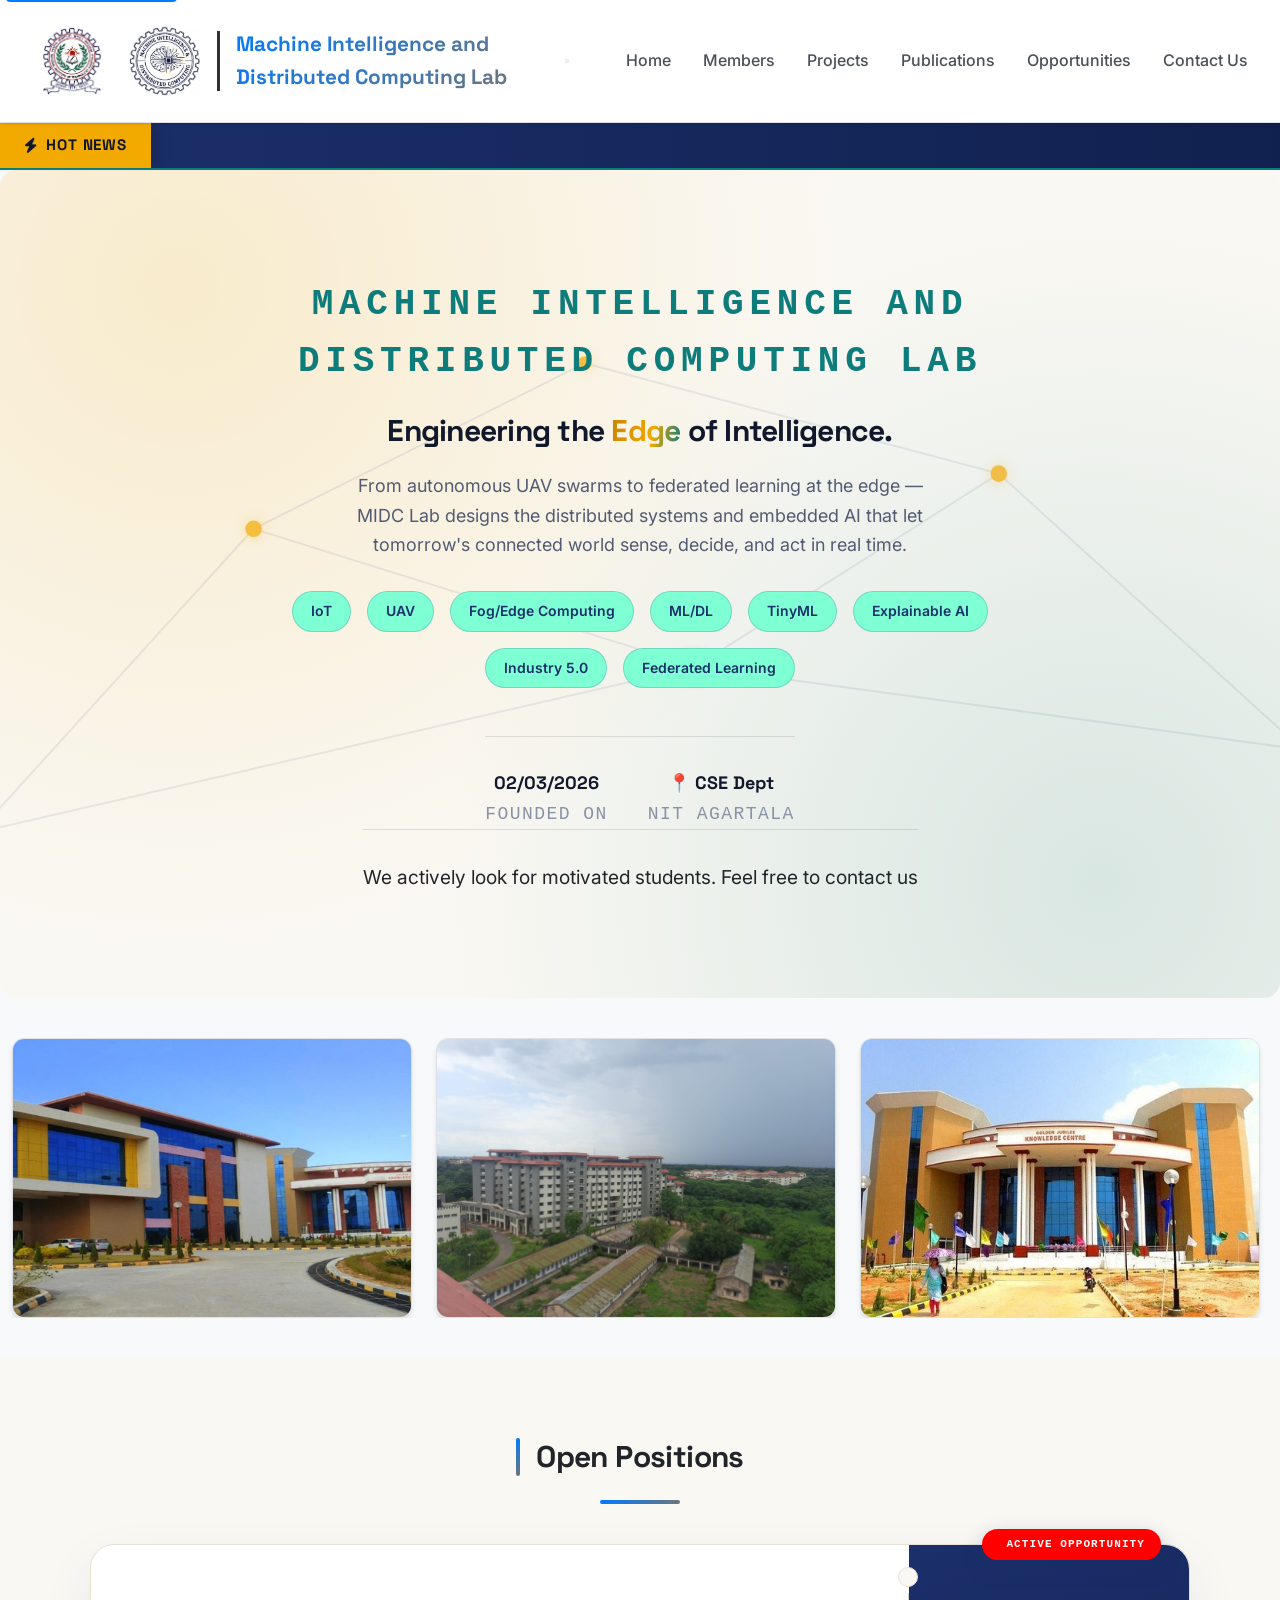
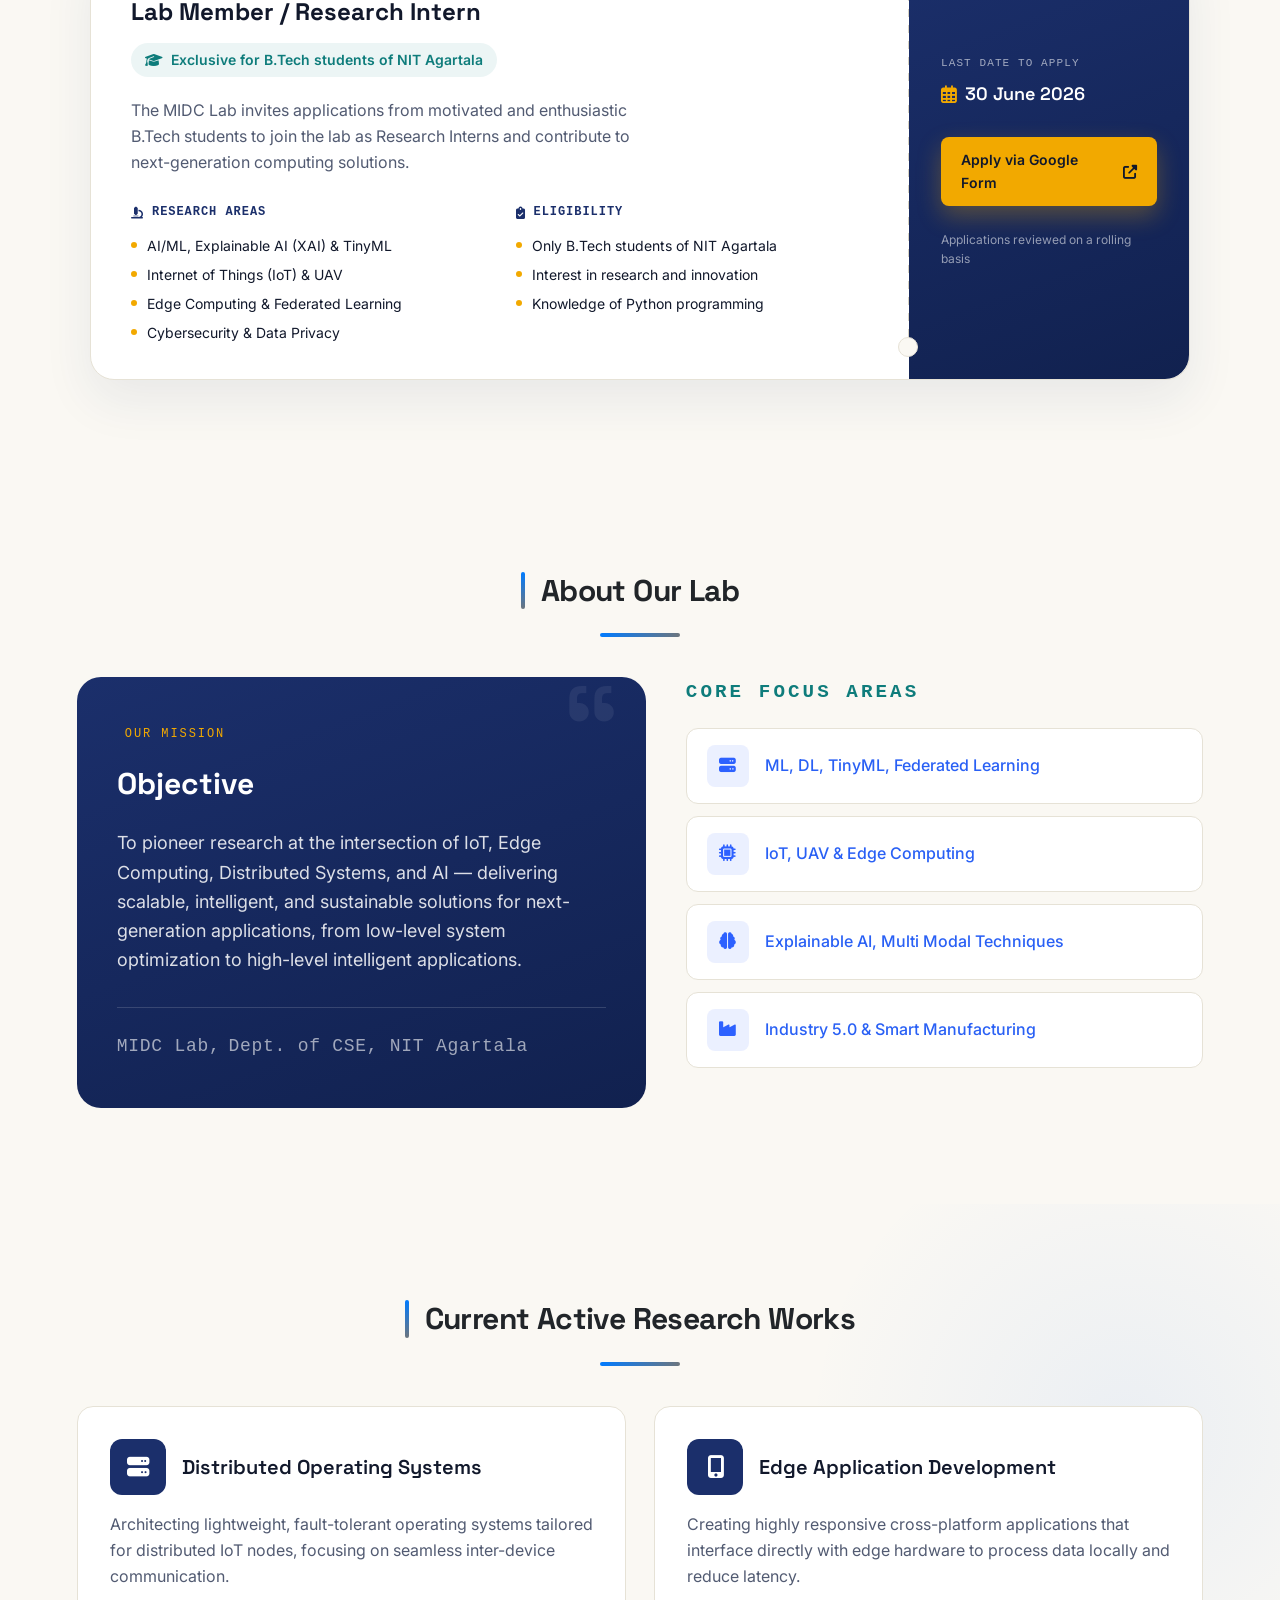
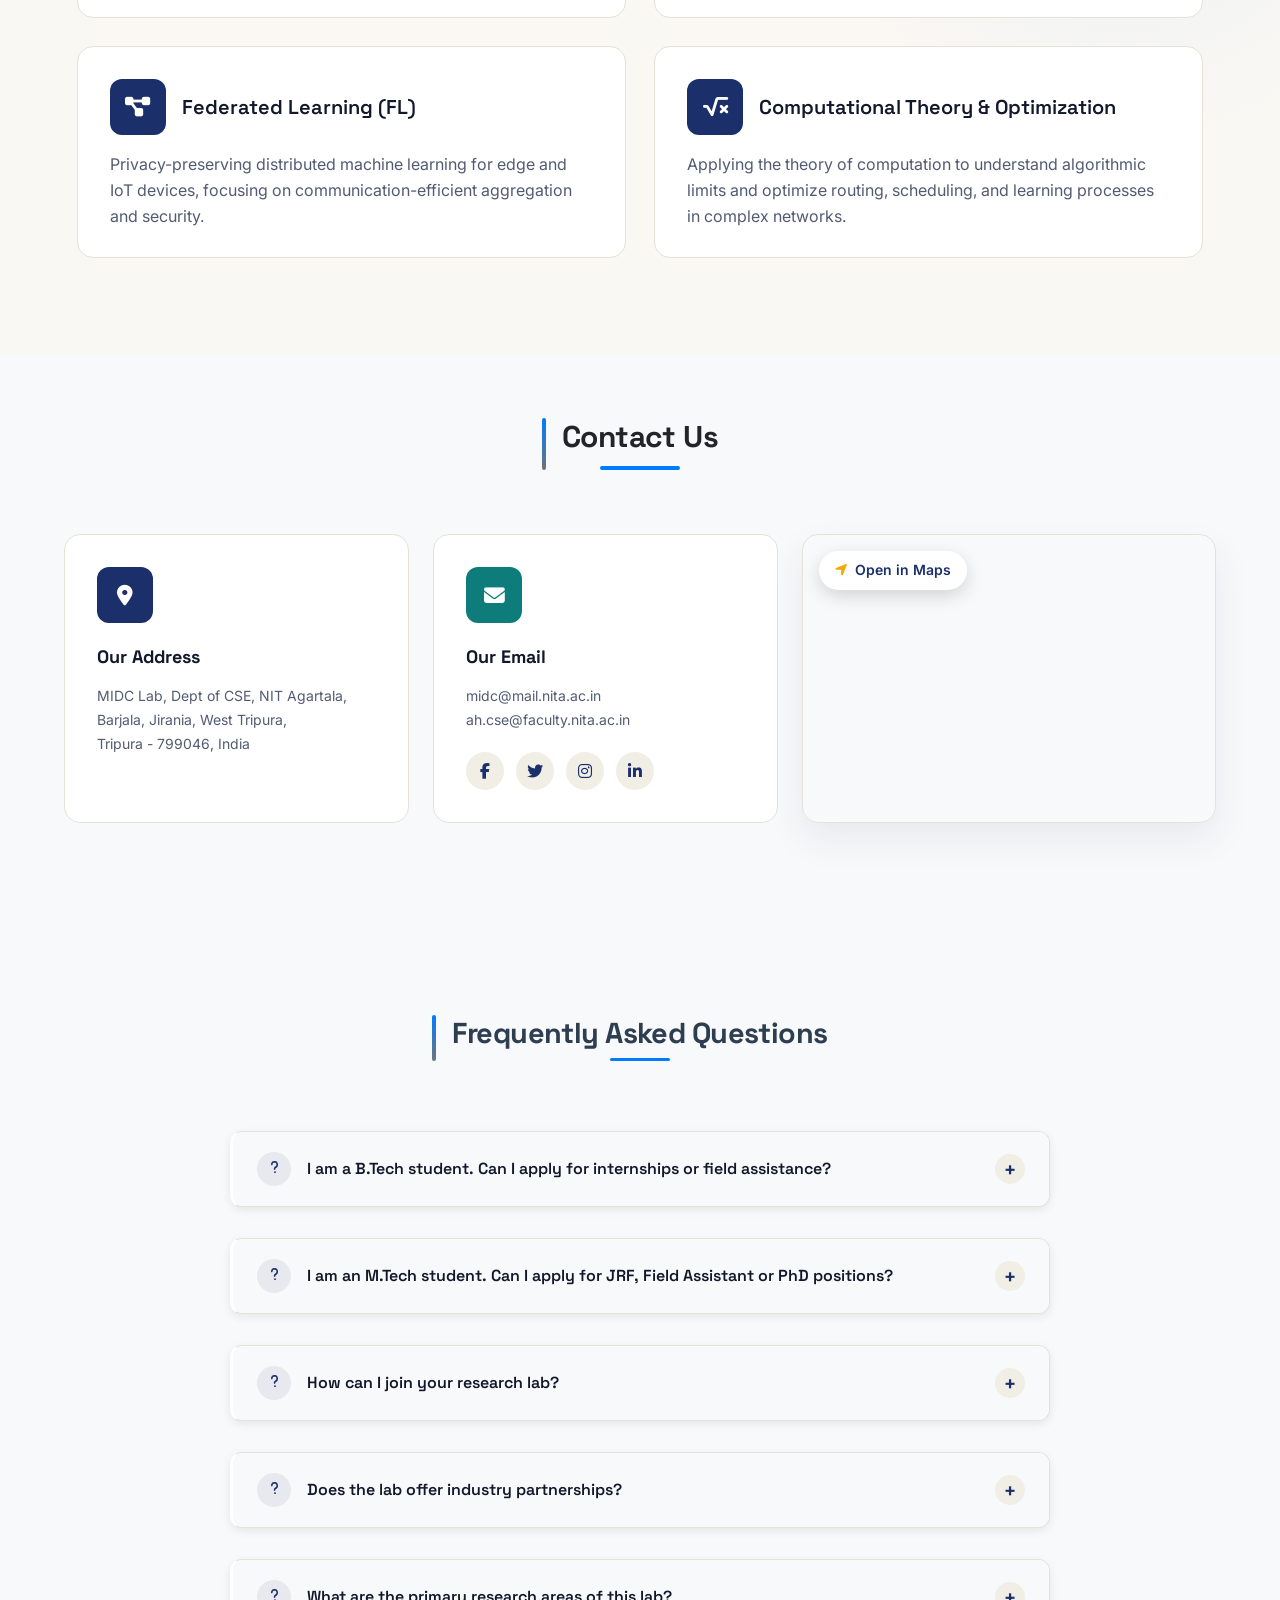
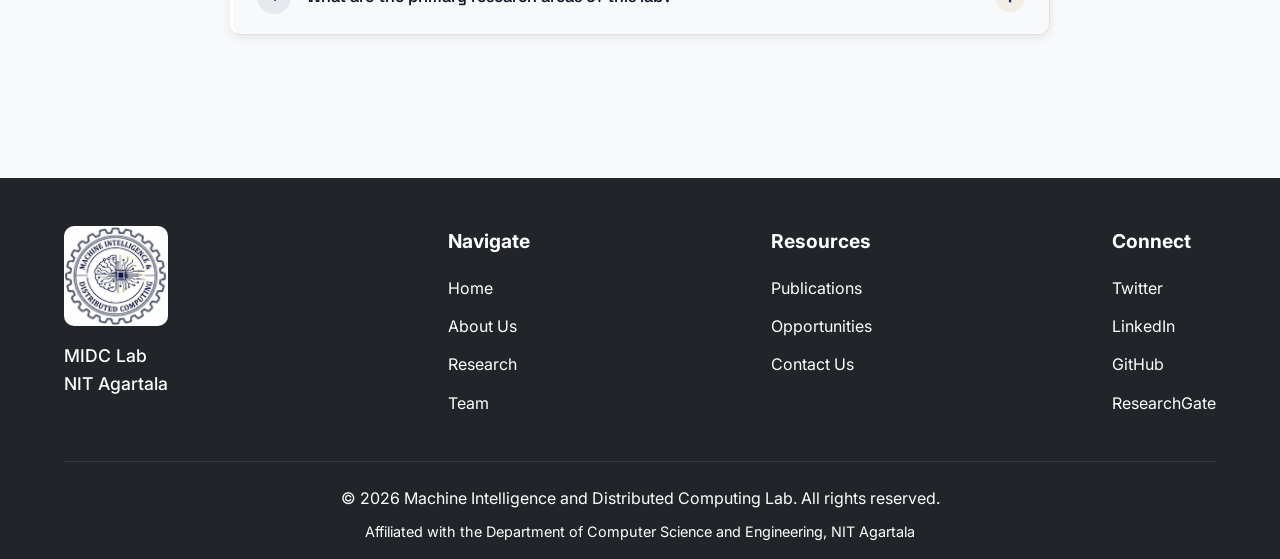
==== commit acb8b997: "a" ====
--- a/index.html
+++ b/index.html
@@ -38,8 +38,8 @@
             <li><a href="HTML/team_members.html" class="nav-link">Members</a></li>
             <li><a href="HTML/projects.html" class="nav-link">Projects</a></li>
             <li><a href="HTML/publications.html" class="nav-link">Publications</a></li>
-            <li><a href="home/index.html#recruitment" class="nav-link">Opportunities</a></li>
-            <li><a href="home/index.html#contact_us" class="nav-link">Contact Us</a></li>
+            <li><a href="index.html#recruitment" class="nav-link">Opportunities</a></li>
+            <li><a href="index.html#contact_us" class="nav-link">Contact Us</a></li>
         </ul>
     </nav>
 </header>
--- a/CSS/index.css
+++ b/CSS/index.css
@@ -3680,11 +3680,12 @@
    HEADER COMPONENT STYLES
    ======================================== */
 
+/* Skip Link Styling */
 .skip-link {
   position: absolute;
   top: -40px;
   left: 6px;
-  background: var(--accent-primary, #1b2f6b);
+  background: var(--accent-primary, #007bff);
   color: white;
   padding: 8px;
   text-decoration: none;
@@ -3703,10 +3704,10 @@
   display: flex;
   justify-content: space-between;
   align-items: center;
-  padding: 0.75rem 2rem;
-  background-color: rgba(255, 255, 255, 0.95);
-  box-shadow: 0 1px 3px 0 rgba(17, 24, 43, 0.08);
-  border-bottom: 1px solid #e6e2d6;
+  padding: 1rem 2rem;
+  background-color: #ffffff;
+  box-shadow: 0 1px 3px 0 rgba(0, 0, 0, 0.1), 0 1px 2px -1px rgba(0, 0, 0, 0.1);
+  border-bottom: 1px solid #dee2e6;
   position: sticky;
   top: 0;
   z-index: 100;
@@ -3714,7 +3715,7 @@
 }
 
 .header.scrolled {
-  box-shadow: 0 10px 24px -6px rgba(17, 24, 43, 0.12);
+  box-shadow: 0 10px 15px -3px rgba(0, 0, 0, 0.1), 0 4px 6px -4px rgba(0, 0, 0, 0.1);
 }
 
 .header.header-hidden {
@@ -3726,16 +3727,16 @@
 .logo-container {
   display: flex;
   align-items: center;
-  gap: 0.85rem;
-  min-width: 0;
+  gap: 1rem;
 }
 
 .logo {
-  height: 56px;
-  width: auto;
-  margin: 0;
-  border-radius: 4px;
-  object-fit: contain;
+  height: 70px;
+  margin-left: 10px;
+  margin-top: 10px;
+  margin-bottom: 10px;
+  border-radius: 0%;
+  object-fit: cover;
   transition: transform 0.3s cubic-bezier(0, 0, 0.2, 1);
   cursor: pointer;
 }
@@ -3745,36 +3746,35 @@
 }
 
 .vertical-line {
-  width: 2px;
-  height: 40px;
-  background-color: #e6e2d6;
-  flex-shrink: 0;
+  width: 3px;
+  height: 60px;
+  background-color: #313131;
 }
 
 .lab-name {
   font-family: "Space Grotesk", sans-serif;
-  font-size: 1.05rem;
-  line-height: 1.25;
+  font-size: 1.3rem;
   font-weight: 700;
-  color: var(--text-primary, #11182b);
-  margin: 0;
-  white-space: nowrap;
-}
-
-/* Navigation (desktop) */
+  background: linear-gradient(135deg, var(--accent-primary, #007bff), var(--accent-secondary, #6c757d));
+  -webkit-background-clip: text;
+  -webkit-text-fill-color: transparent;
+  background-clip: text;
+  transition: all 0.3s cubic-bezier(0, 0, 0.2, 1);
+}
+
+/* Navigation */
 .navigation ul {
   display: flex;
   list-style: none;
-  gap: 1.75rem;
+  gap: 2rem;
   margin: 0;
   padding: 0;
 }
 
 .nav-link {
   text-decoration: none;
-  color: var(--text-secondary, #525b72);
+  color: var(--text-secondary, #495057);
   font-weight: 500;
-  font-size: 0.95rem;
   position: relative;
   padding-bottom: 0.3rem;
   transition: all 0.3s cubic-bezier(0, 0, 0.2, 1);
@@ -3787,8 +3787,7 @@
   height: 2px;
   bottom: 0;
   left: 0;
-  background-color: var(--accent-amber, #f2a900);
-  border-radius: 9999px;
+  background-color: var(--accent-primary, #007bff);
   transition: width 0.3s cubic-bezier(0, 0, 0.2, 1);
 }
 
@@ -3797,158 +3796,81 @@
 }
 
 .nav-link:hover {
-  color: var(--accent-primary, #1b2f6b);
-}
-
+  color: var(--accent-primary, #007bff);
+}
+
+/* Removed problematic hover overlay effect that was causing grey overlay */
+
+/* Active Navigation State */
 .nav-link.active {
-  color: var(--accent-primary, #1b2f6b);
-  font-weight: 600;
+  color: var(--accent-primary, #007bff);
 }
 
 .nav-link.active::after {
   width: 100%;
-  background-color: var(--accent-primary, #1b2f6b);
-}
-
-/* ========================================
-   HAMBURGER TOGGLE BUTTON
-   ======================================== */
-.nav-toggle {
-  display: none;
-  flex-direction: column;
-  justify-content: center;
-  align-items: center;
-  gap: 5px;
-  width: 44px;
-  height: 44px;
-  background: transparent;
-  border: none;
-  cursor: pointer;
-  border-radius: 8px;
-  flex-shrink: 0;
-}
-
-.nav-toggle:hover {
-  background: rgba(27, 47, 107, 0.06);
-}
-
-.nav-toggle-bar {
-  display: block;
-  width: 24px;
-  height: 2px;
-  background-color: var(--text-primary, #11182b);
-  border-radius: 2px;
-  transition: transform 0.3s cubic-bezier(0.4, 0, 0.2, 1), opacity 0.3s ease, background-color 0.3s ease;
-}
-
-/* Turns into an "X" when menu is open */
-.nav-toggle[aria-expanded="true"] .nav-toggle-bar:nth-child(1) {
-  transform: translateY(7px) rotate(45deg);
-}
-.nav-toggle[aria-expanded="true"] .nav-toggle-bar:nth-child(2) {
-  opacity: 0;
-}
-.nav-toggle[aria-expanded="true"] .nav-toggle-bar:nth-child(3) {
-  transform: translateY(-7px) rotate(-45deg);
-}
-.nav-toggle[aria-expanded="true"] .nav-toggle-bar {
-  background-color: var(--accent-primary, #1b2f6b);
 }
 
 /* ========================================
    RESPONSIVE DESIGN
    ======================================== */
 
-@media (max-width: 768px) {
-  .nav-toggle {
-    display: flex;
-  }
-
-  .navigation {
-    position: fixed;
-    top: 0;
-    right: 0;
-    height: 100vh;
-    width: min(78vw, 320px);
-    background: #ffffff;
-    box-shadow: -8px 0 30px rgba(17, 24, 43, 0.12);
-    transform: translateX(100%);
-    transition: transform 0.35s cubic-bezier(0.16, 1, 0.3, 1);
-    z-index: 99;
-    padding-top: 6rem;
-  }
-
-  .navigation.nav-open {
-    transform: translateX(0);
-  }
-
-  .navigation ul {
-    flex-direction: column;
-    gap: 0;
-    padding: 0 1.75rem;
-  }
-
-  .navigation ul li {
-    border-bottom: 1px solid #f1eee5;
-  }
-
-  .nav-link {
-    display: block;
-    padding: 1rem 0;
-    font-size: 1.05rem;
-  }
-
-  .nav-link::after {
-    display: none;
-  }
-
-  .nav-link.active {
-    color: var(--accent-primary, #1b2f6b);
-  }
-
-  /* Dimmed backdrop behind the open mobile menu */
-  .nav-backdrop {
-    position: fixed;
-    inset: 0;
-    background: rgba(17, 24, 43, 0.35);
-    opacity: 0;
-    visibility: hidden;
-    transition: opacity 0.3s ease, visibility 0.3s ease;
-    z-index: 98;
-  }
-
-  .nav-backdrop.visible {
-    opacity: 1;
-    visibility: visible;
-  }
-}
-
+/* Mobile devices */
 @media (max-width: 480px) {
   .header {
-    padding: 0.6rem 1rem;
-  }
-
+    padding: 0.75rem 1rem;
+  }
+  
   .logo {
-    height: 42px;
-  }
-
+    height: 50px;
+  }
+  
   .lab-name {
-    font-size: 0.8rem;
-  }
-}
-
+    font-size: 1.1rem;
+  }
+  
+  .navigation ul {
+    gap: 1rem;
+  }
+  
+  .nav-link {
+    font-size: 0.9rem;
+  }
+}
+
+/* Tablet devices */
 @media (min-width: 481px) and (max-width: 768px) {
   .header {
-    padding: 0.75rem 1.25rem;
-  }
-}
-
+    padding: 0.875rem 1.5rem;
+  }
+  
+  .navigation ul {
+    gap: 1.5rem;
+  }
+}
+
+/* Mobile navigation - hide on very small screens */
+@media (max-width: 576px) {
+  .navigation ul {
+    display: none; /* You might want to implement a hamburger menu here */
+  }
+}
+
+/* Touch device optimizations */
 @media (hover: none) and (pointer: coarse) {
   .nav-link {
-    min-height: 44px;
-  }
-}
-
+    min-height: 44px; /* iOS touch target size */
+    min-width: 44px;
+    display: flex;
+    align-items: center;
+    justify-content: center;
+  }
+  
+  .nav-link:hover {
+    transform: none;
+  }
+}
+
+/* High-density displays */
 @media (-webkit-min-device-pixel-ratio: 2), (min-resolution: 192dpi) {
   .logo {
     image-rendering: -webkit-optimize-contrast;
@@ -3956,13 +3878,13 @@
   }
 }
 
+/* Reduced motion support */
 @media (prefers-reduced-motion: reduce) {
   .header,
   .logo,
   .nav-link,
   .nav-link::after,
-  .navigation,
-  .nav-toggle-bar {
+  .nav-link::before {
     transition-duration: 0.01ms !important;
   }
-}+}
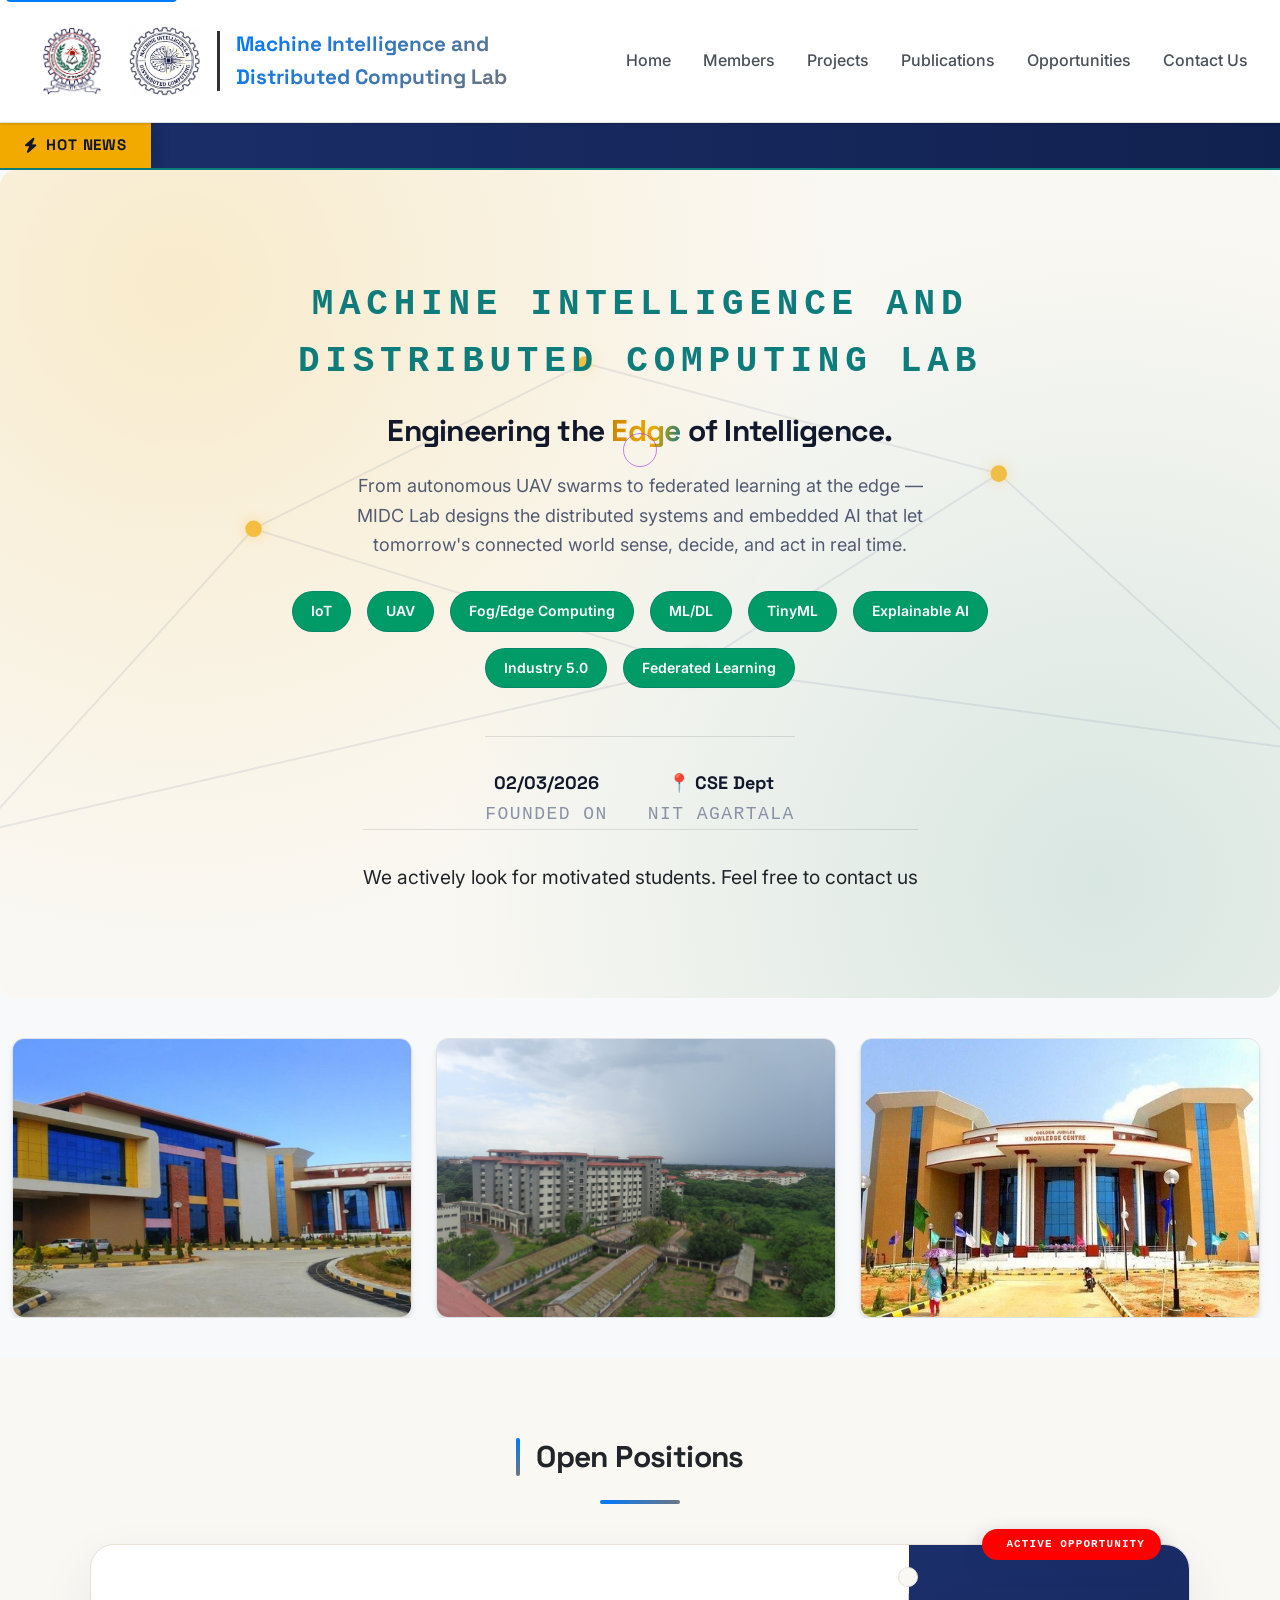
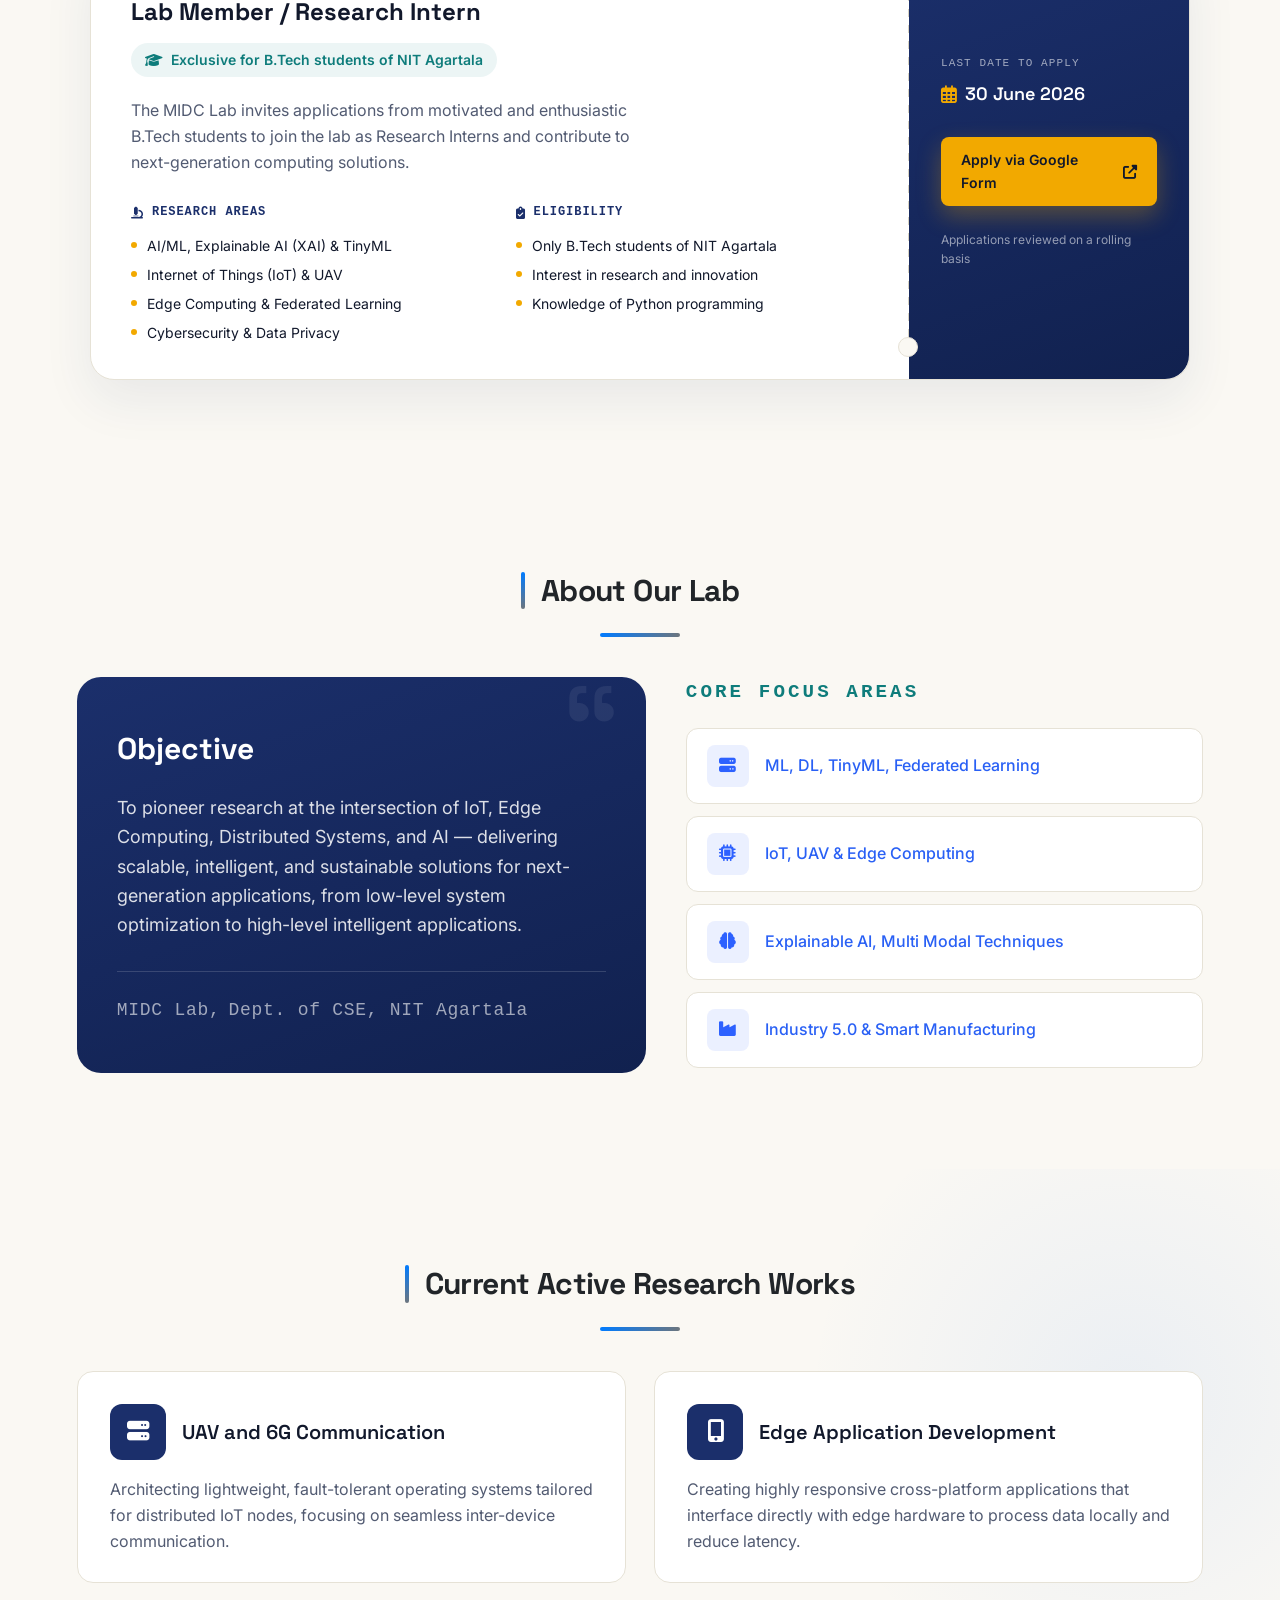
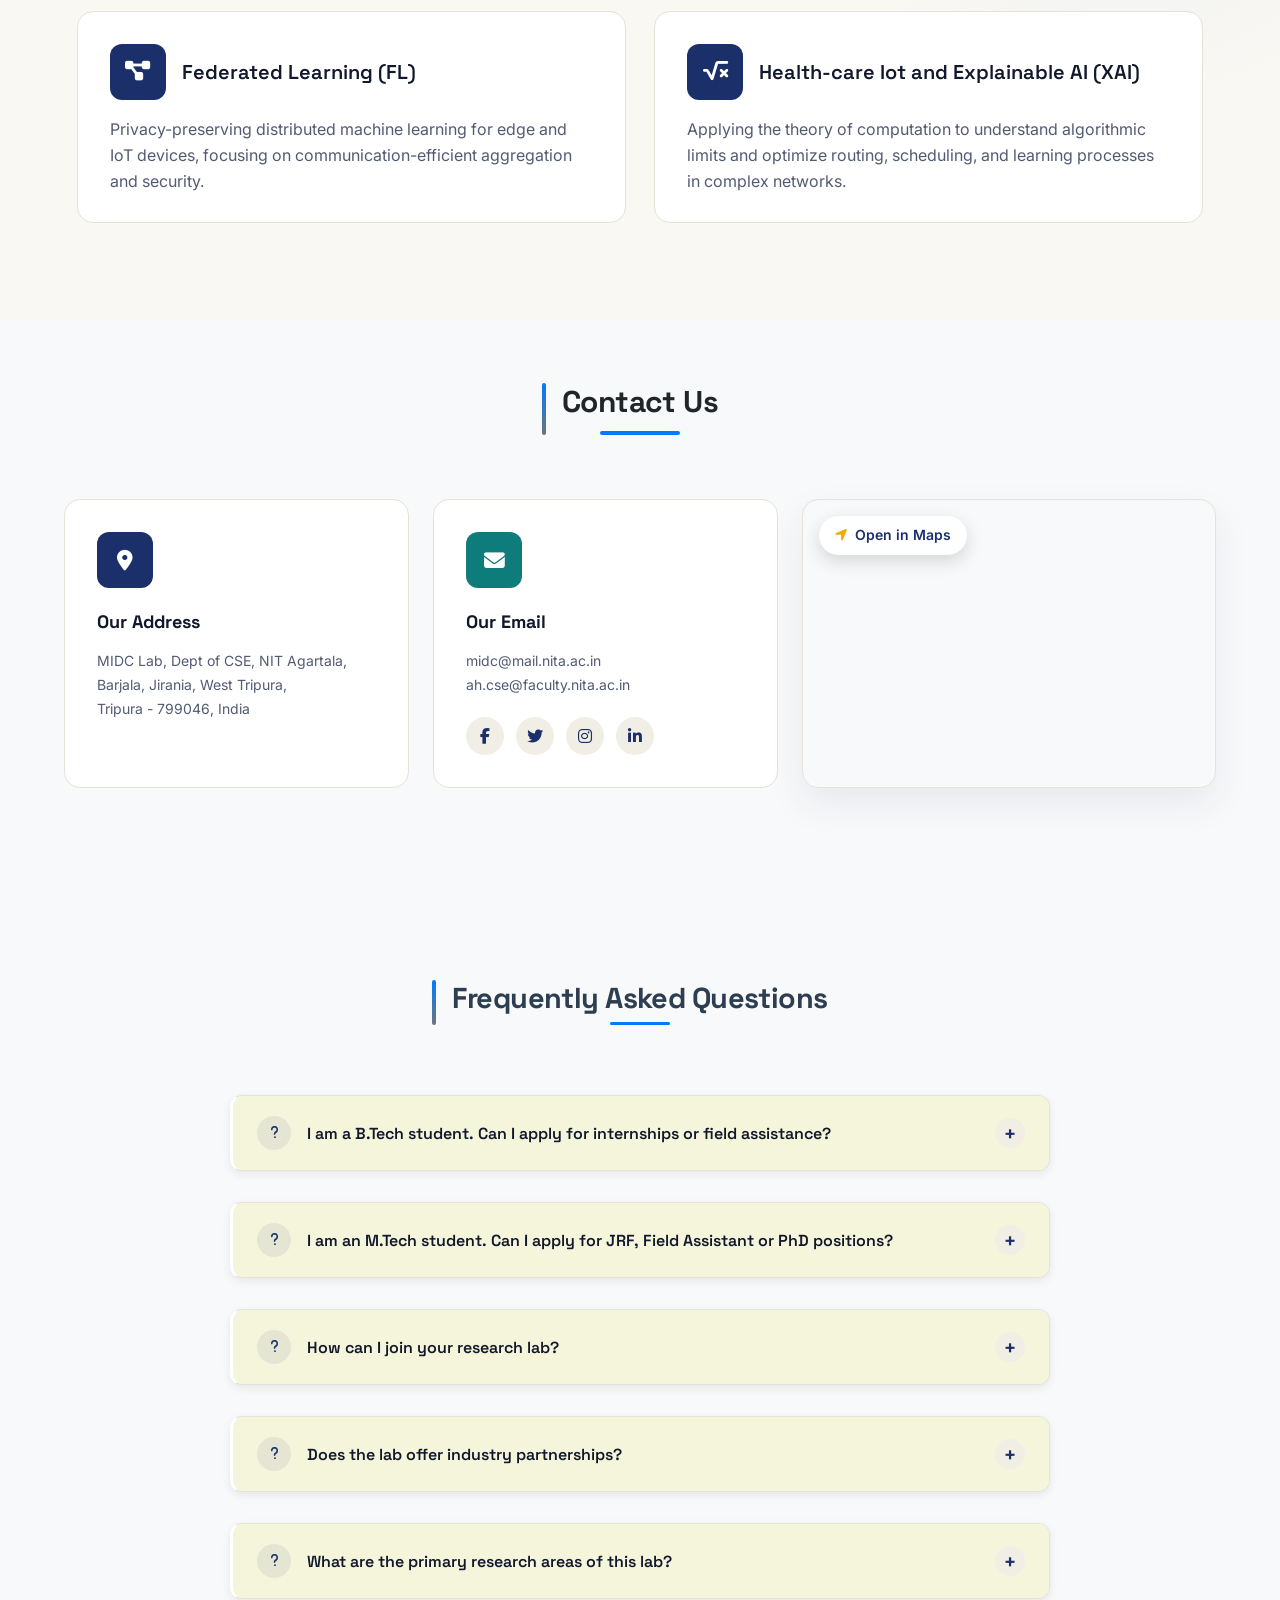
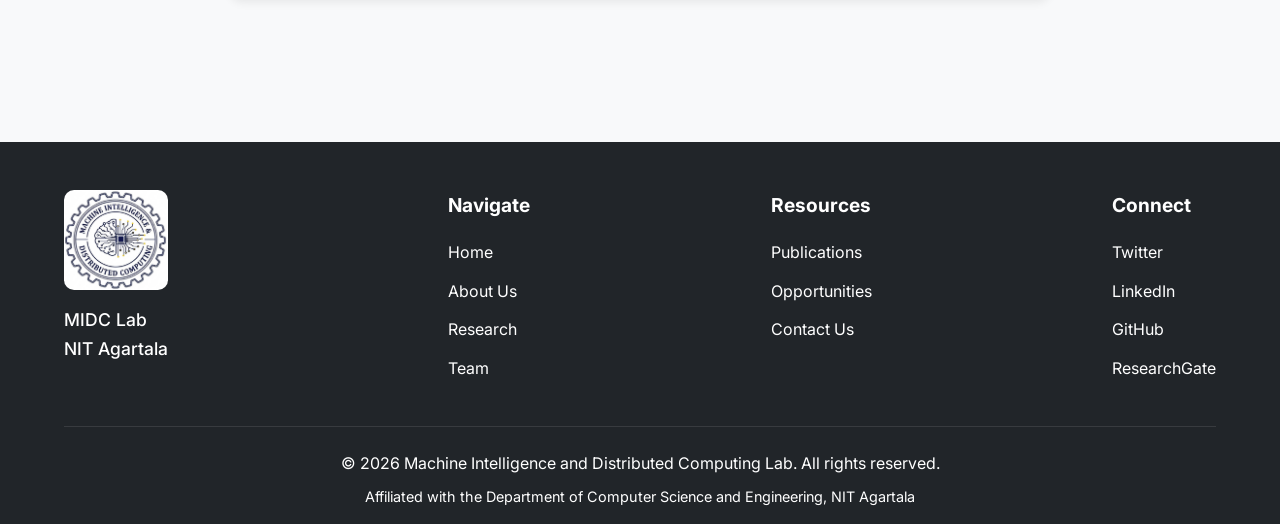
==== commit 2ce5d519: "a" ====
--- a/index.html
+++ b/index.html
@@ -100,14 +100,14 @@
                 </p>
 
                 <div id="hero-cta" class="animate">
-                    <span class="hero-pill" style="background-color: aquamarine;">IoT</span>
-                    <span class="hero-pill" style="background-color: aquamarine;">UAV</span>
-                    <span class="hero-pill" style="background-color: aquamarine;">Fog/Edge Computing</span>
-                    <span class="hero-pill" style="background-color: aquamarine;">ML/DL</span>
-                    <span class="hero-pill" style="background-color: aquamarine;">TinyML</span>
-                    <span class="hero-pill" style="background-color: aquamarine;">Explainable AI</span>
-                    <span class="hero-pill" style="background-color: aquamarine;">Industry 5.0</span>
-                    <span class="hero-pill" style="background-color: aquamarine;">Federated Learning</span>
+                    <span class="hero-pill" style="background-color: rgb(0, 155, 103); color: white;">IoT</span>
+                    <span class="hero-pill" style="background-color: rgb(0, 155, 103); color: white;">UAV</span>
+                    <span class="hero-pill" style="background-color: rgb(0, 155, 103); color: white;">Fog/Edge Computing</span>
+                    <span class="hero-pill" style="background-color: rgb(0, 155, 103); color: white;">ML/DL</span>
+                    <span class="hero-pill" style="background-color: rgb(0, 155, 103); color: white;">TinyML</span>
+                    <span class="hero-pill" style="background-color: rgb(0, 155, 103); color: white;">Explainable AI</span>
+                    <span class="hero-pill" style="background-color: rgb(0, 155, 103); color: white;">Industry 5.0</span>
+                    <span class="hero-pill" style="background-color: rgb(0, 155, 103); color: white;">Federated Learning</span>
                 </div>
 
                 <div id="hero-stats">
@@ -210,7 +210,6 @@
             <div id="about-grid">
                 <div id="about-objective">
                     <span id="about-objective-mark" aria-hidden="true">&ldquo;</span>
-                    <p id="about-objective-eyebrow"><span class="pulse-dot"></span>OUR MISSION</p>
                     <h3 id="about-objective-title">Objective</h3>
                     <p id="about-objective-text">
                         To pioneer research at the intersection of IoT, Edge Computing, Distributed
@@ -261,7 +260,7 @@
                 <article class="research-card">
                     <div class="research-card-top">
                         <span class="research-card-icon"><i class="fas fa-server"></i></span>
-                        <h3>Distributed Operating Systems</h3>
+                        <h3>UAV and 6G Communication</h3>
                     </div>
                     <p>Architecting lightweight, fault-tolerant operating systems tailored for distributed IoT nodes, focusing on seamless inter-device communication.</p>
                 </article>
@@ -286,7 +285,7 @@
                     <!-- <span class="research-card-tag">NODE 04</span> -->
                     <div class="research-card-top">
                         <span class="research-card-icon"><i class="fas fa-square-root-variable"></i></span>
-                        <h3>Computational Theory &amp; Optimization</h3>
+                        <h3>Health-care Iot and Explainable AI (XAI)</h3>
                     </div>
                     <p>Applying the theory of computation to understand algorithmic limits and optimize routing, scheduling, and learning processes in complex networks.</p>
                 </article>
@@ -341,7 +340,7 @@
                 </div>
                 <div class="faq-container">
                     <div class="faq-item">
-                        <div class="faq-question">
+                        <div class="faq-question" style="background-color: beige;">
                             <span class="faq-q-icon"><i class="fas fa-question"></i></span>
                             <h3>I am a B.Tech student. Can I apply for internships or field assistance?</h3>
                             <span class="toggle-icon" aria-hidden="true">+</span>
@@ -352,7 +351,7 @@
                     </div>
 
                     <div class="faq-item">
-                        <div class="faq-question">
+                        <div class="faq-question" style="background-color: beige;">
                             <span class="faq-q-icon"><i class="fas fa-question"></i></span>
                             <h3>I am an M.Tech student. Can I apply for JRF, Field Assistant or PhD positions?</h3>
                             <span class="toggle-icon" aria-hidden="true">+</span>
@@ -363,7 +362,7 @@
                     </div>
 
                     <div class="faq-item">
-                        <div class="faq-question">
+                        <div class="faq-question" style="background-color: beige;">
                             <span class="faq-q-icon"><i class="fas fa-question"></i></span>
                             <h3>How can I join your research lab?</h3>
                             <span class="toggle-icon" aria-hidden="true">+</span>
@@ -374,7 +373,7 @@
                     </div>
 
                     <div class="faq-item">
-                        <div class="faq-question">
+                        <div class="faq-question" style="background-color: beige;">
                             <span class="faq-q-icon"><i class="fas fa-question"></i></span>
                             <h3>Does the lab offer industry partnerships?</h3>
                             <span class="toggle-icon" aria-hidden="true">+</span>
@@ -385,7 +384,7 @@
                     </div>
 
                     <div class="faq-item">
-                        <div class="faq-question">
+                        <div class="faq-question" style="background-color: beige;">
                             <span class="faq-q-icon"><i class="fas fa-question"></i></span>
                             <h3>What are the primary research areas of this lab?</h3>
                             <span class="toggle-icon" aria-hidden="true">+</span>
--- a/CSS/index.css
+++ b/CSS/index.css
@@ -3888,3 +3888,196 @@
     transition-duration: 0.01ms !important;
   }
 }
+/* ========================================
+   MOBILE HAMBURGER MENU (additive)
+   ======================================== */
+
+.nav-toggle {
+  display: none;
+  flex-direction: column;
+  justify-content: center;
+  align-items: center;
+  gap: 5px;
+  width: 44px;
+  height: 44px;
+  background: transparent;
+  border: none;
+  cursor: pointer;
+  border-radius: 8px;
+  flex-shrink: 0;
+}
+
+.nav-toggle:hover {
+  background: rgba(0, 0, 0, 0.05);
+}
+
+.nav-toggle-bar {
+  display: block;
+  width: 24px;
+  height: 2px;
+  background-color: #313131;
+  border-radius: 2px;
+  transition: transform 0.3s cubic-bezier(0.4, 0, 0.2, 1), opacity 0.3s ease;
+}
+
+.nav-toggle[aria-expanded="true"] .nav-toggle-bar:nth-child(1) {
+  transform: translateY(7px) rotate(45deg);
+}
+.nav-toggle[aria-expanded="true"] .nav-toggle-bar:nth-child(2) {
+  opacity: 0;
+}
+.nav-toggle[aria-expanded="true"] .nav-toggle-bar:nth-child(3) {
+  transform: translateY(-7px) rotate(-45deg);
+}
+
+.nav-backdrop {
+  position: fixed;
+  inset: 0;
+  background: rgba(0, 0, 0, 0.35);
+  opacity: 0;
+  visibility: hidden;
+  transition: opacity 0.3s ease, visibility 0.3s ease;
+  z-index: 98;
+}
+
+.nav-backdrop.visible {
+  opacity: 1;
+  visibility: visible;
+}
+
+@media (max-width: 768px) {
+  .nav-toggle {
+    display: flex;
+  }
+
+  .navigation {
+    position: fixed;
+    top: 0;
+    right: 0;
+    height: 100vh;
+    width: min(78vw, 320px);
+    background: #ffffff;
+    box-shadow: -8px 0 30px rgba(0, 0, 0, 0.15);
+    transform: translateX(100%);
+    transition: transform 0.35s cubic-bezier(0.16, 1, 0.3, 1);
+    z-index: 99;
+    padding-top: 6rem;
+  }
+
+  .navigation.nav-open {
+    transform: translateX(0);
+  }
+
+  .navigation ul {
+    display: flex !important; /* overrides the existing display:none at 576px */
+    flex-direction: column;
+    gap: 0;
+    padding: 0 1.75rem;
+  }
+
+  .navigation ul li {
+    border-bottom: 1px solid #eeeeee;
+  }
+
+  .nav-link {
+    display: block;
+    padding: 1rem 0;
+    font-size: 1.05rem;
+  }
+}
+
+@media (prefers-reduced-motion: reduce) {
+  .navigation,
+  .nav-toggle-bar,
+  .nav-backdrop {
+    transition-duration: 0.01ms !important;
+  }
+}
+/* ========================================
+   CUSTOM CURSOR (additive, safe fallback)
+   ======================================== */
+
+:root {
+  /* Edit these two values to restyle the entire custom cursor */
+  --cursor-color: #a020f0;   /* bright purple */
+  --cursor-dot-size: 18px;   /* center dot diameter */
+}
+
+@media (hover: hover) and (pointer: fine) {
+  body.custom-cursor-ready {
+    cursor: none !important;
+  }
+  body.custom-cursor-ready * {
+    cursor: none !important;
+  }
+
+  #cursor-dot,
+  #cursor-ring {
+    position: fixed;
+    top: 0;
+    left: 0;
+    pointer-events: none;
+    z-index: 99999;
+    border-radius: 50%;
+    transform: translate(-50%, -50%);
+    opacity: 0;
+  }
+
+  body.custom-cursor-ready #cursor-dot,
+  body.custom-cursor-ready #cursor-ring {
+    opacity: 1;
+  }
+
+  #cursor-dot {
+    width: var(--cursor-dot-size);
+    height: var(--cursor-dot-size);
+    background: var(--cursor-color);
+    box-shadow: 0 0 6px rgba(0, 0, 0, 0.15);
+    transition: background 0.2s ease, width 0.2s ease, height 0.2s ease;
+  }
+
+  #cursor-ring {
+    width: 34px;
+    height: 34px;
+    border: 1.5px solid var(--cursor-color);
+    opacity: 0.55;
+    transition: width 0.25s cubic-bezier(0.16, 1, 0.3, 1),
+                height 0.25s cubic-bezier(0.16, 1, 0.3, 1),
+                border-color 0.25s ease,
+                background 0.25s ease;
+  }
+
+  body.cursor-hover #cursor-ring {
+    width: 52px;
+    height: 52px;
+    background: color-mix(in srgb, var(--cursor-color) 15%, transparent);
+    border-color: var(--cursor-color);
+  }
+
+  body.cursor-hover #cursor-dot {
+    background: var(--cursor-color);
+  }
+
+  body.cursor-active #cursor-ring {
+    width: 26px;
+    height: 26px;
+  }
+}
+
+@media (hover: none), (pointer: coarse) {
+  #cursor-dot,
+  #cursor-ring {
+    display: none;
+  }
+}
+
+@media (prefers-reduced-motion: reduce) {
+  #cursor-dot,
+  #cursor-ring {
+    display: none;
+  }
+  body.custom-cursor-ready,
+  body.custom-cursor-ready * {
+    cursor: auto !important;
+  }
+}
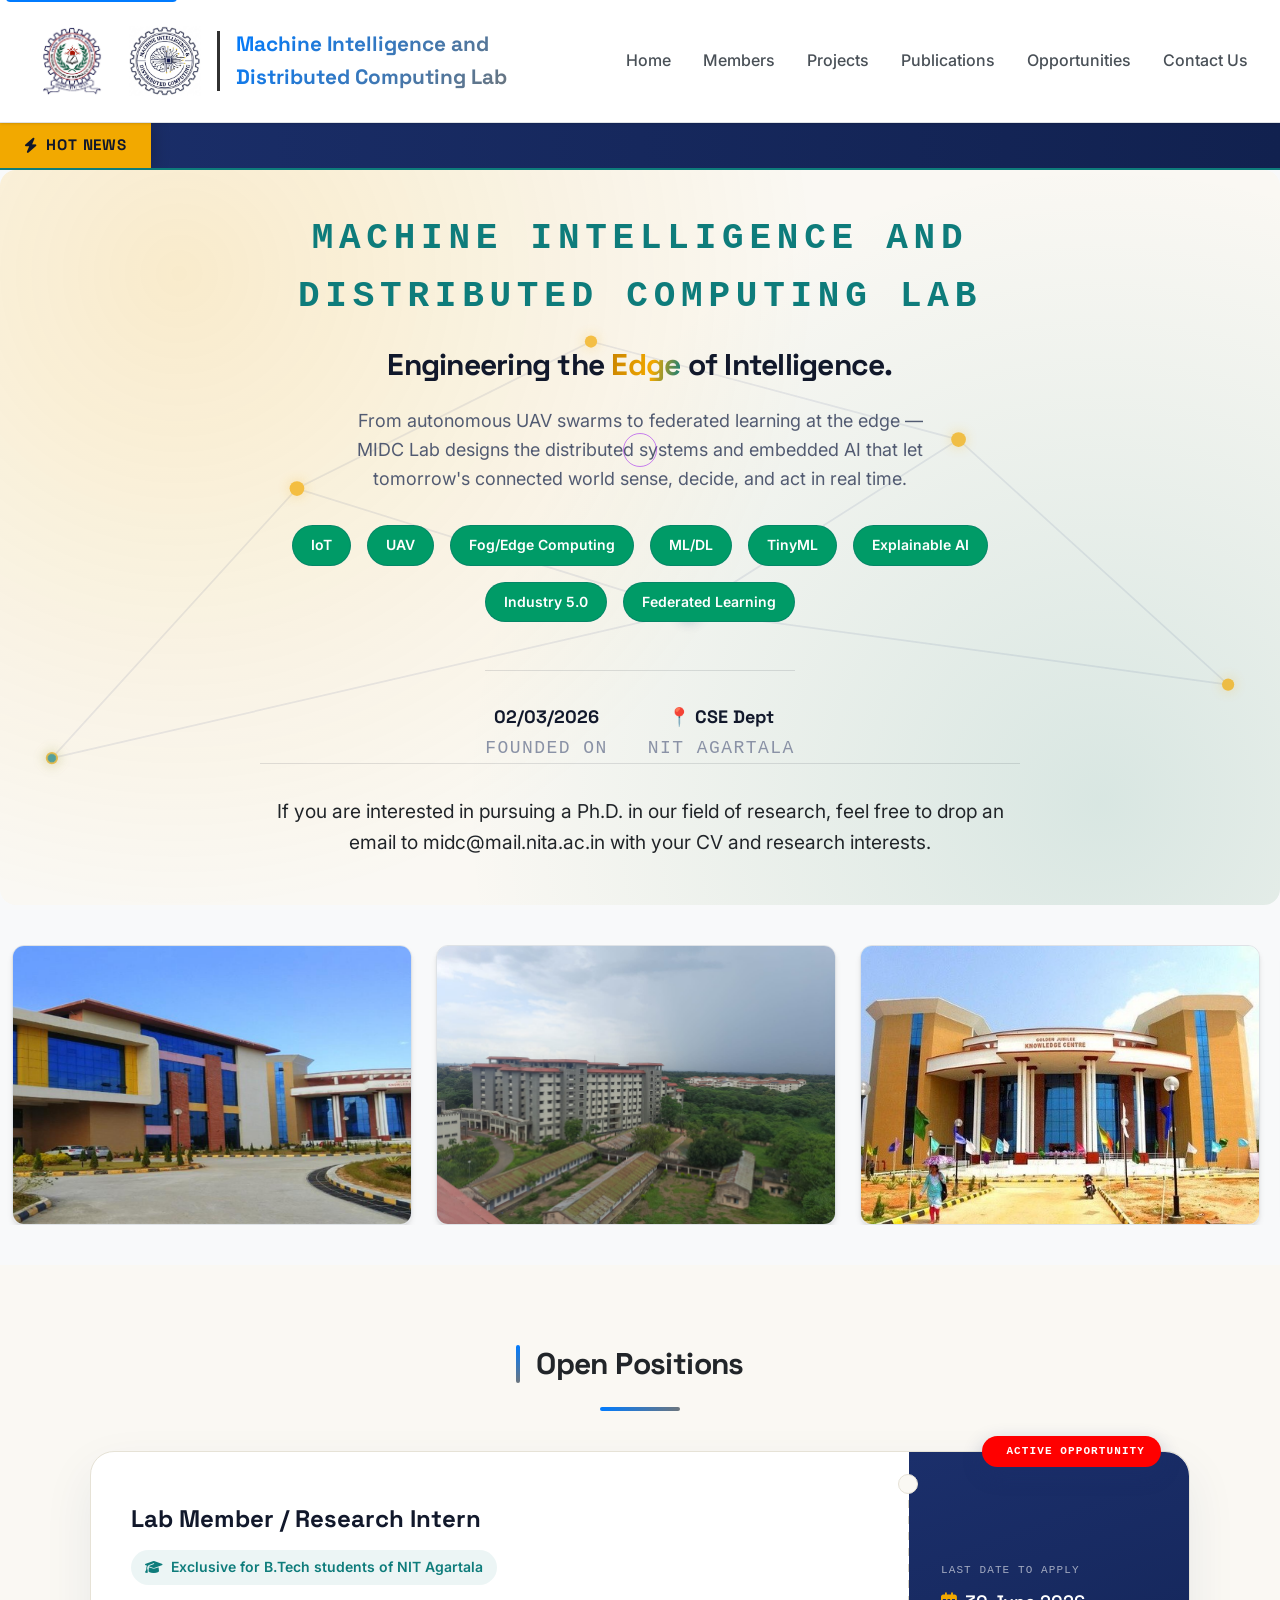
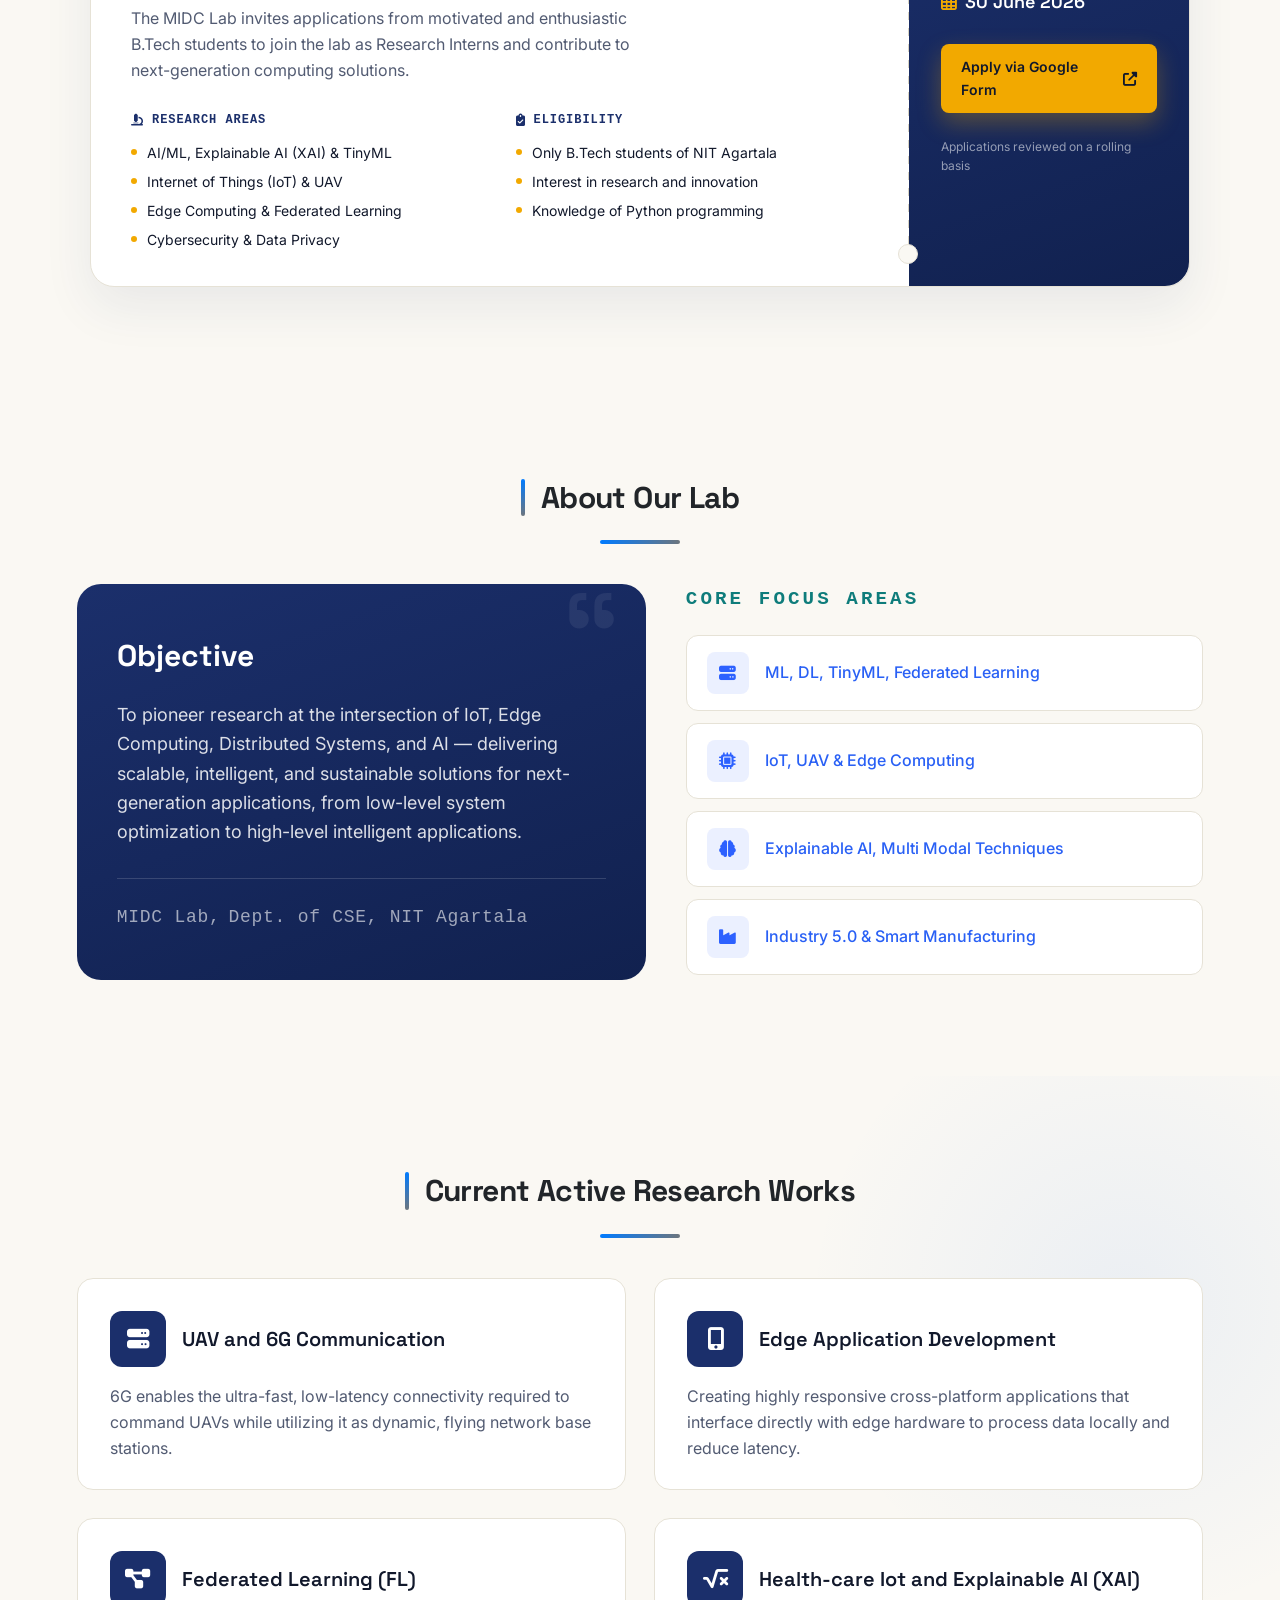
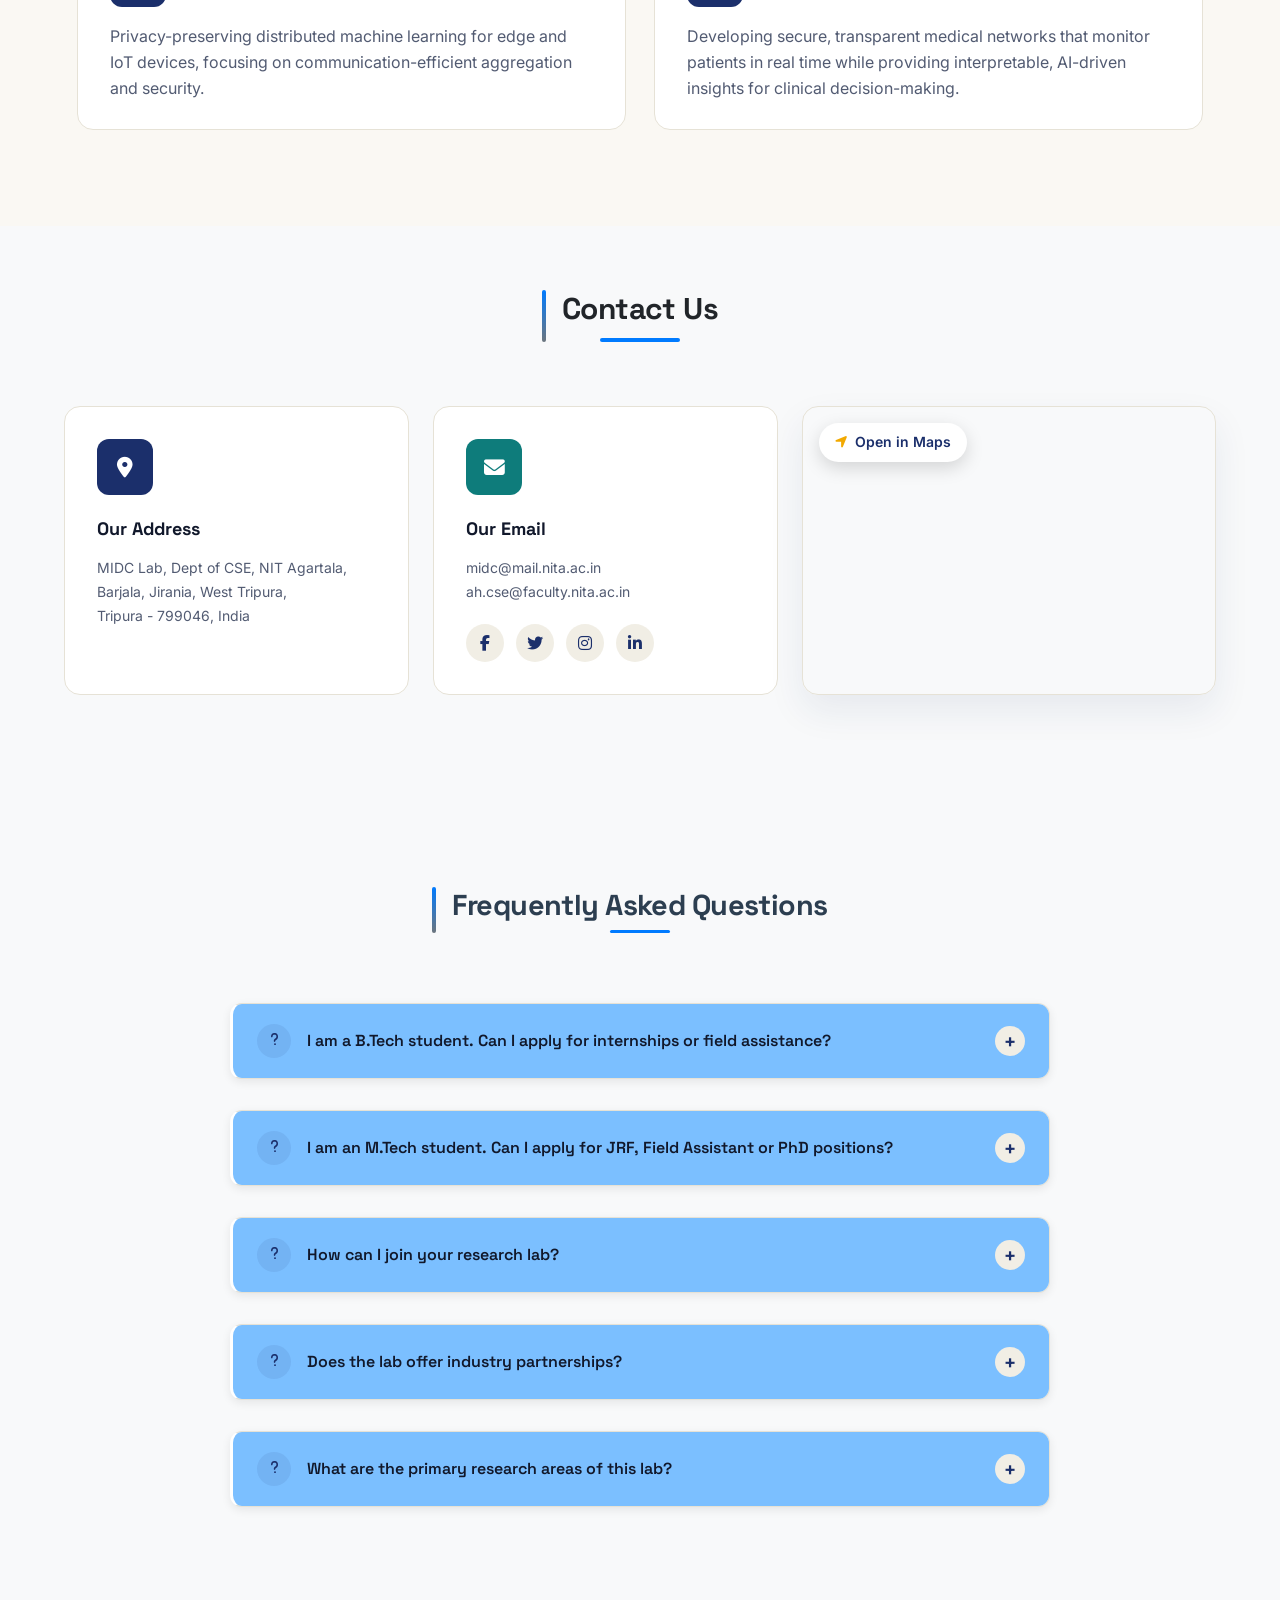
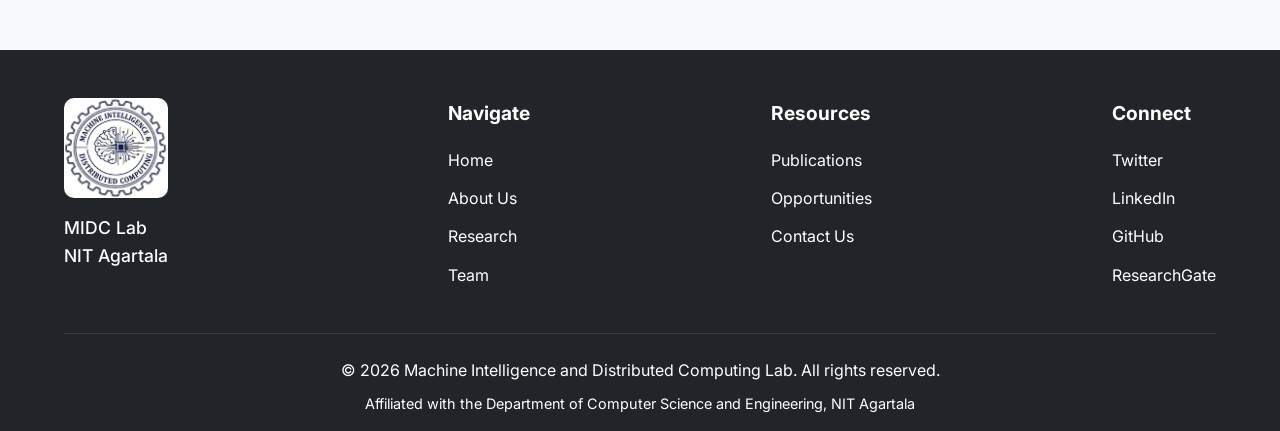
==== commit 23944744: "a" ====
--- a/index.html
+++ b/index.html
@@ -115,7 +115,7 @@
                     <div class="hero-stat"><strong style="font-size: large;">&#128205; CSE Dept</strong><span style="font-size: large;">NIT Agartala</span></div>
                 </div>
                 <div id="hero-stats">
-                    <p style="font-size: larger;">We actively look for motivated students. Feel free to contact us</p>
+                    <p style="font-size: larger;">If you are interested in pursuing a Ph.D. in our field of research, feel free to drop an email to midc@mail.nita.ac.in with your CV and research interests.</p>
                 </div>
             </div>
         </section>
@@ -262,7 +262,7 @@
                         <span class="research-card-icon"><i class="fas fa-server"></i></span>
                         <h3>UAV and 6G Communication</h3>
                     </div>
-                    <p>Architecting lightweight, fault-tolerant operating systems tailored for distributed IoT nodes, focusing on seamless inter-device communication.</p>
+                    <p>6G enables the ultra-fast, low-latency connectivity required to command UAVs while utilizing it as dynamic, flying network base stations.</p>
                 </article>
 
                 <article class="research-card">
@@ -287,7 +287,7 @@
                         <span class="research-card-icon"><i class="fas fa-square-root-variable"></i></span>
                         <h3>Health-care Iot and Explainable AI (XAI)</h3>
                     </div>
-                    <p>Applying the theory of computation to understand algorithmic limits and optimize routing, scheduling, and learning processes in complex networks.</p>
+                    <p>Developing secure, transparent medical networks that monitor patients in real time while providing interpretable, AI-driven insights for clinical decision-making.</p>
                 </article>
             </div>
         </section>
@@ -340,7 +340,7 @@
                 </div>
                 <div class="faq-container">
                     <div class="faq-item">
-                        <div class="faq-question" style="background-color: beige;">
+                        <div class="faq-question" style="background-color: rgb(123, 191, 255);">
                             <span class="faq-q-icon"><i class="fas fa-question"></i></span>
                             <h3>I am a B.Tech student. Can I apply for internships or field assistance?</h3>
                             <span class="toggle-icon" aria-hidden="true">+</span>
@@ -351,7 +351,7 @@
                     </div>
 
                     <div class="faq-item">
-                        <div class="faq-question" style="background-color: beige;">
+                        <div class="faq-question" style="background-color: rgb(123, 191, 255);">
                             <span class="faq-q-icon"><i class="fas fa-question"></i></span>
                             <h3>I am an M.Tech student. Can I apply for JRF, Field Assistant or PhD positions?</h3>
                             <span class="toggle-icon" aria-hidden="true">+</span>
@@ -362,7 +362,7 @@
                     </div>
 
                     <div class="faq-item">
-                        <div class="faq-question" style="background-color: beige;">
+                        <div class="faq-question" style="background-color: rgb(123, 191, 255);">
                             <span class="faq-q-icon"><i class="fas fa-question"></i></span>
                             <h3>How can I join your research lab?</h3>
                             <span class="toggle-icon" aria-hidden="true">+</span>
@@ -373,7 +373,7 @@
                     </div>
 
                     <div class="faq-item">
-                        <div class="faq-question" style="background-color: beige;">
+                        <div class="faq-question" style="background-color: rgb(123, 191, 255);">
                             <span class="faq-q-icon"><i class="fas fa-question"></i></span>
                             <h3>Does the lab offer industry partnerships?</h3>
                             <span class="toggle-icon" aria-hidden="true">+</span>
@@ -384,13 +384,13 @@
                     </div>
 
                     <div class="faq-item">
-                        <div class="faq-question" style="background-color: beige;">
+                        <div class="faq-question" style="background-color: rgb(123, 191, 255);">
                             <span class="faq-q-icon"><i class="fas fa-question"></i></span>
                             <h3>What are the primary research areas of this lab?</h3>
                             <span class="toggle-icon" aria-hidden="true">+</span>
                         </div>
                         <div class="faq-answer">
-                            <p>Our core research areas include Distributed Operating Systems, Edge Application Development, Federated Learning, Computational Theory & Optimization, and Artificial Intelligence tailored for resource-constrained IoT environments, UAV networks, and smart manufacturing.</p>
+                            <p>Our core research areas include ML, DL, TinyMl, Federated Learning, Explainable AI (XAI), 6G Communication and UAV, Healthcare IoT and Artificial Intelligence tailored for resource-constrained IoT environments, UAV networks, and smart manufacturing.</p>
                         </div>
                     </div>
 
--- a/CSS/index.css
+++ b/CSS/index.css
@@ -4080,4 +4080,19 @@
   body.custom-cursor-ready * {
     cursor: auto !important;
   }
+}
+/* ============================================================
+   HERO — reduce the gap below the ticker
+   ============================================================ */
+#home.full-width-hero {
+  min-height: 60vh;
+  padding-top: 2.5rem;
+  padding-bottom: 3rem;
+}
+
+@media (max-width: 640px) {
+  #home.full-width-hero {
+    min-height: auto;
+    padding-top: 2rem;
+  }
 }
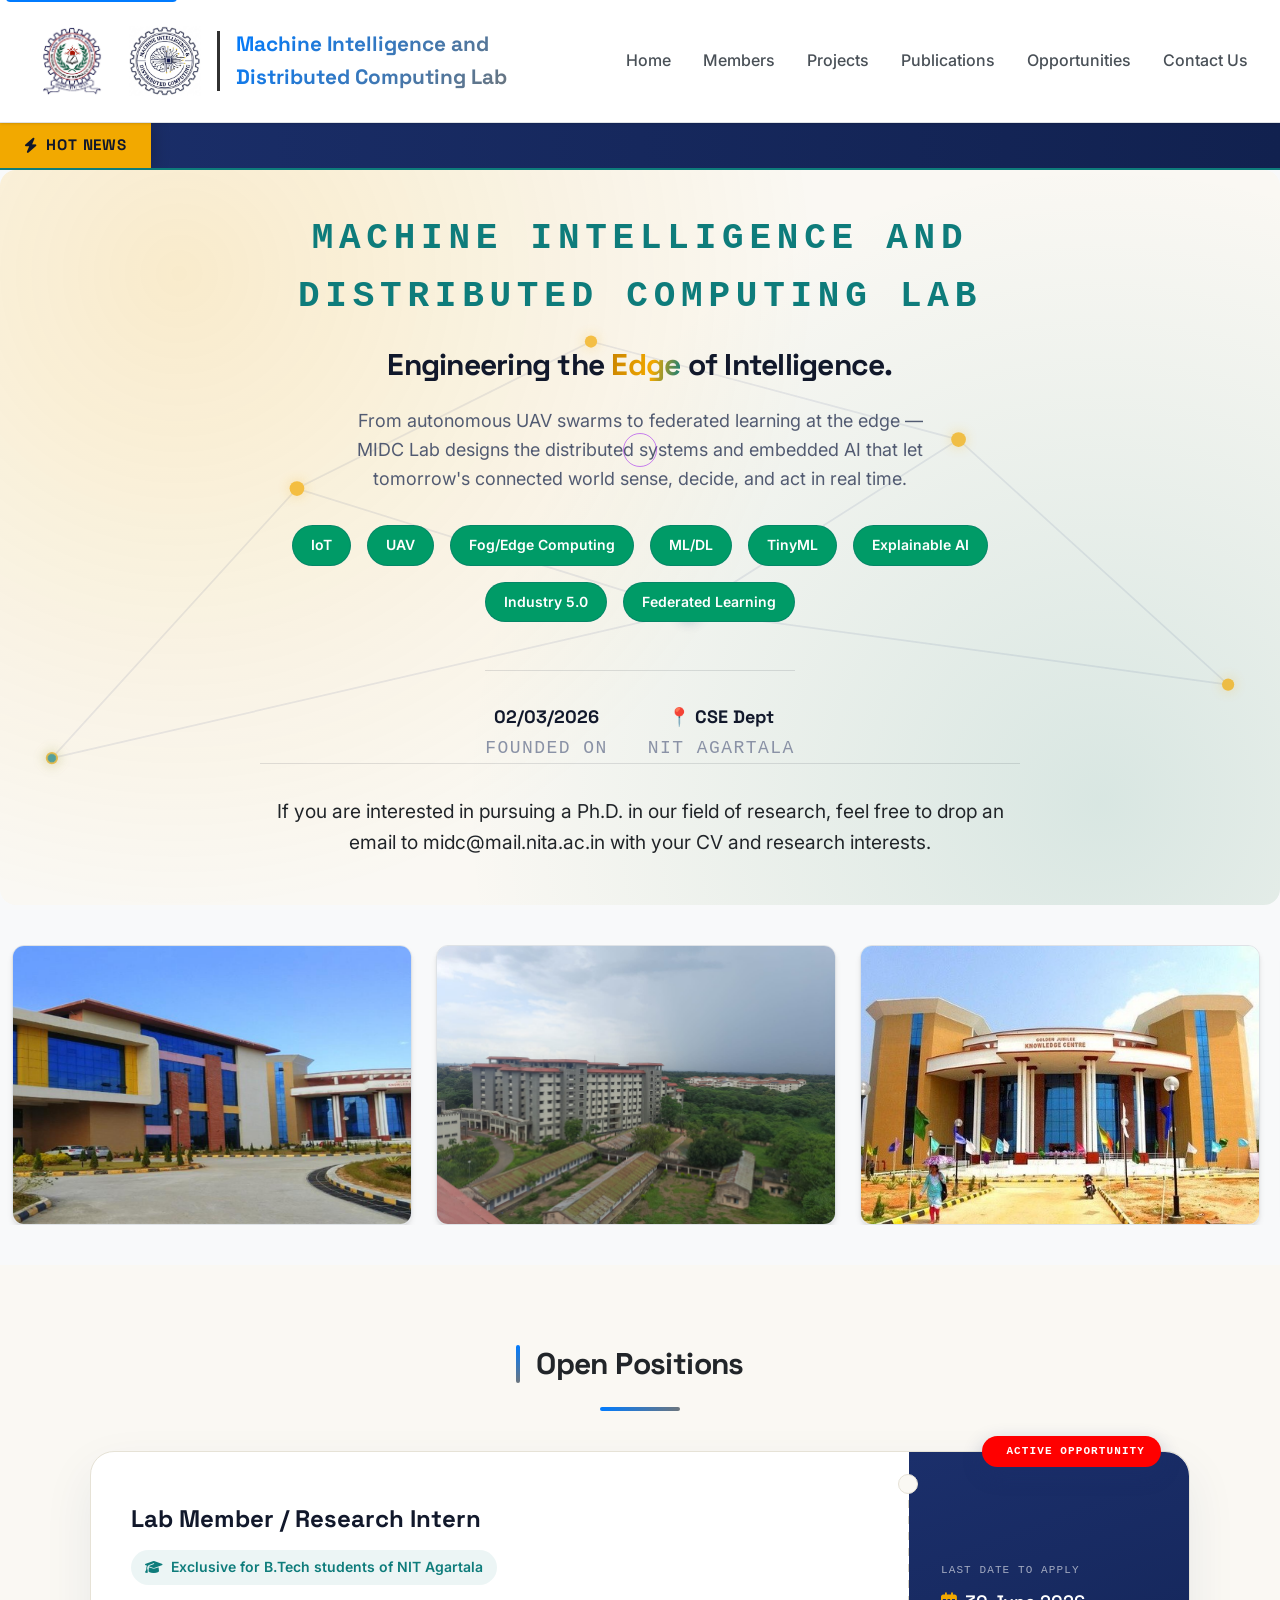
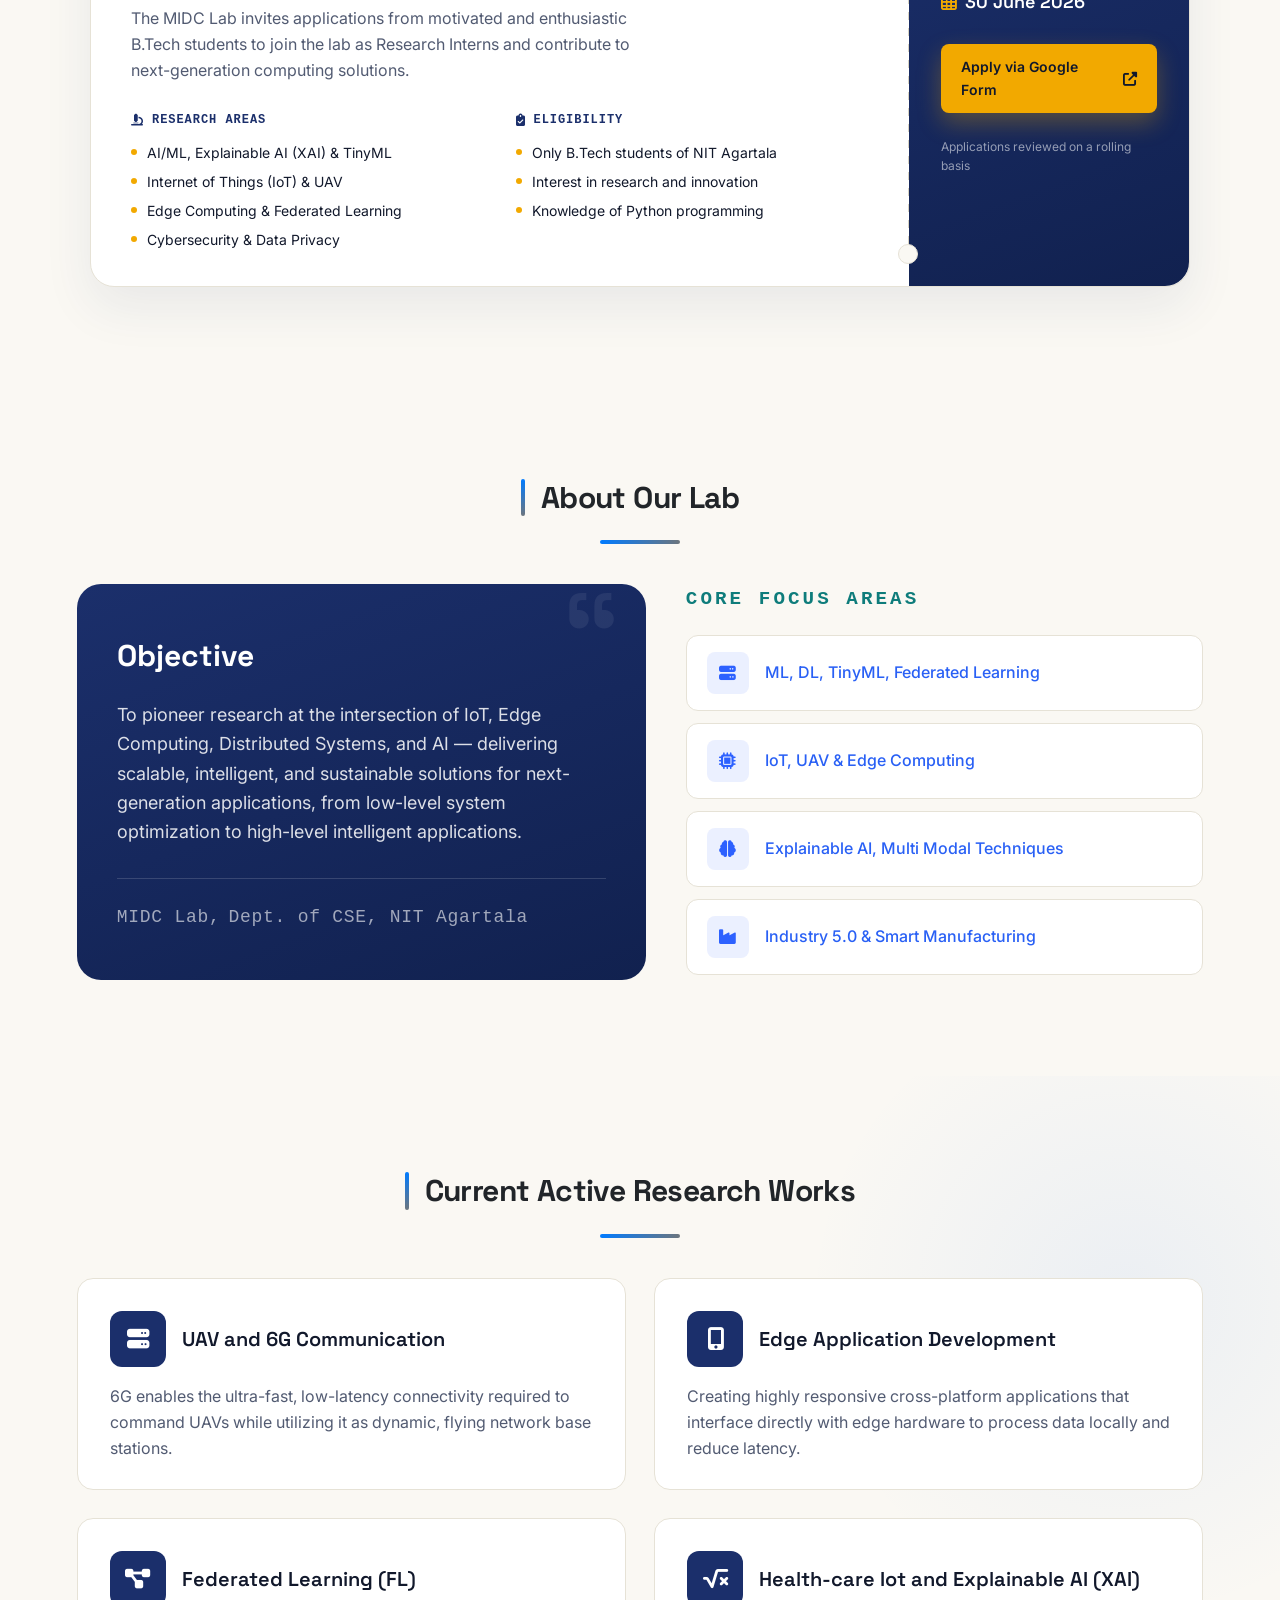
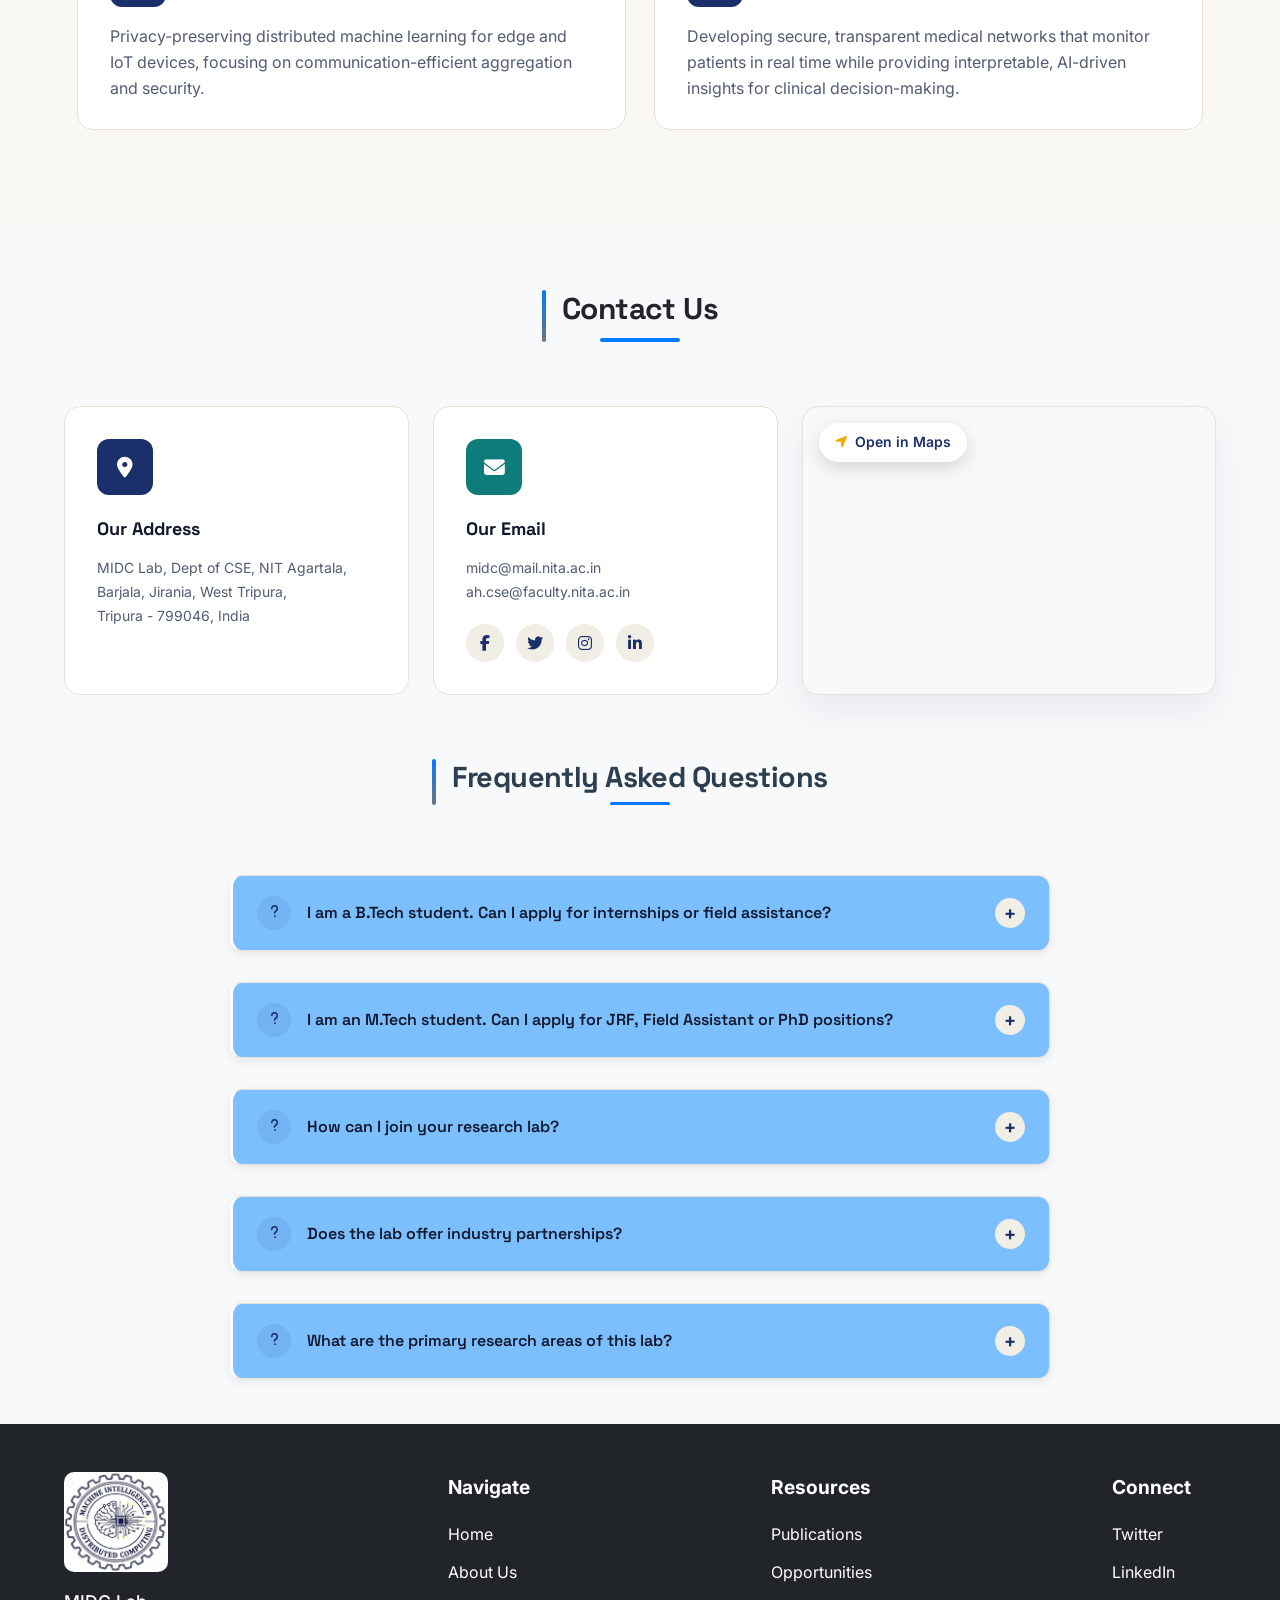
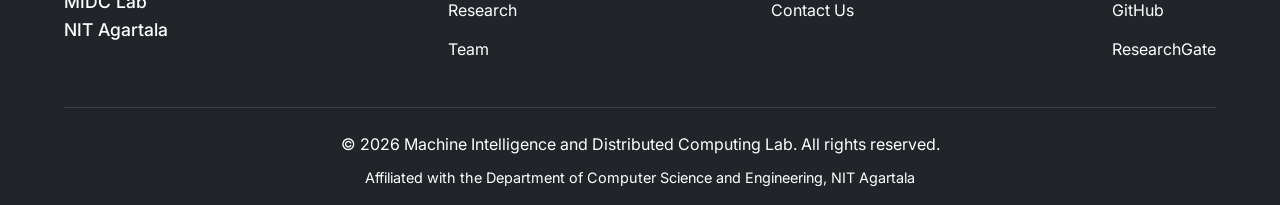
==== commit d2605003: "in" ====
--- a/index.html
+++ b/index.html
@@ -17,7 +17,6 @@
     <link rel="stylesheet" href="./CSS/index.css">
     <link rel="icon" type="image/png" href="MIDC_Logo.JPG">
 </head>
-<!-- Header Navigation Component -->
 <header class="header">
     <div class="logo-container">
         <img src="NITA_Logo.png" alt="NIT Agartala Logo" class="logo">
@@ -148,7 +147,6 @@
         </section>
 
             
-                <!-- 4. Recruitment Section -->
         <section id="recruitment" class="recruitment-section">
             <div class="section-header">
                 <h2>Open Positions</h2>
@@ -241,10 +239,6 @@
                             <span class="about-focus-icon"><i class="fas fa-industry"></i></span>
                             <span class="about-focus-text">Industry 5.0 &amp; Smart Manufacturing</span>
                         </li>
-                        <!-- <li class="about-focus-item">
-                            <span class="about-focus-icon"><i class="fas fa-satellite-dish"></i></span>
-                            <span class="about-focus-text">Resource-Constrained IoT Environments</span>
-                        </li> -->
                     </ul>
                 </div>
             </div>
@@ -282,7 +276,6 @@
                 </article>
 
                 <article class="research-card">
-                    <!-- <span class="research-card-tag">NODE 04</span> -->
                     <div class="research-card-top">
                         <span class="research-card-icon"><i class="fas fa-square-root-variable"></i></span>
                         <h3>Health-care Iot and Explainable AI (XAI)</h3>
@@ -295,7 +288,6 @@
         <section id="contact_us" class="contact_us-section">
             <div class="section-header">
                 <h2 class="section-title">Contact Us</h2>
-                <!-- <div class="section-divider animate"></div> -->
             </div>
 
             <div id="contact-grid">
@@ -336,7 +328,6 @@
             <div id="faq" class="faq-section">
                 <div class="section-header">
                     <h2>Frequently Asked Questions</h2>
-                    <!-- <div class="section-divider animate"></div> -->
                 </div>
                 <div class="faq-container">
                     <div class="faq-item">
@@ -399,7 +390,6 @@
         </section>
     </main>
 
-    <!-- Footer Section -->
     <footer class="footer">
         <div class="footer-content">
           <div class="footer-logo">
@@ -428,8 +418,8 @@
               <h4>Connect</h4>
               <ul>
                 <li><a href="#">Twitter</a></li>
-                <li><a href="#">LinkedIn</a></li>
-                <li><a href="#">GitHub</a></li>
+                <li><a href="https://www.linkedin.com/in/eids-lab-iiits/">LinkedIn</a></li>
+                <li><a href="https://github.com/midc-lab">GitHub</a></li>
                 <li><a href="#">ResearchGate</a></li>
               </ul>
             </div>
--- a/CSS/index.css
+++ b/CSS/index.css
@@ -1,13 +1,8 @@
 :root {
-  /* ============================================ */
-  /*           MODERN DESIGN SYSTEM 2024         */
-  /* ============================================ */
   
-  /* Base Colors */
   --color-white: #ffffff;
   --color-black: #000000;
 
-  /* Light Mode Palette */
   --light-bg-primary: #f8f9fa;
   --light-bg-secondary: #ffffff;
   --light-bg-tertiary: #e9ecef;
@@ -19,13 +14,11 @@
   --light-accent-secondary: #6c757d;
 
 
-  /* Semantic Colors */
   --success: #28a745;
   --warning: #ffc107;
   --error: #dc3545;
   --info: #17a2b8;
 
-  /* Theme Variables */
   --bg-primary: var(--light-bg-primary);
   --bg-secondary: var(--light-bg-secondary);
   --bg-tertiary: var(--light-bg-tertiary);
@@ -36,28 +29,25 @@
   --accent-primary: var(--light-accent-primary);
   --accent-secondary: var(--light-accent-secondary);
   
-  /* Typography System */
   --font-family-sans: 'Inter', -apple-system, BlinkMacSystemFont, 'Segoe UI', Roboto, sans-serif;
   --font-family-display: 'Space Grotesk', 'Inter', sans-serif;
   --font-family-mono: 'JetBrains Mono', 'Fira Code', monospace;
   
-  /* Font Sizes - Modern Scale */
-  --text-2xs: 0.6875rem;    /* 11px */
-  --text-xs: 0.75rem;       /* 12px */
-  --text-sm: 0.875rem;      /* 14px */
-  --text-base: 1rem;        /* 16px */
-  --text-lg: 1.125rem;      /* 18px */
-  --text-xl: 1.25rem;       /* 20px */
-  --text-2xl: 1.5rem;       /* 24px */
-  --text-3xl: 1.875rem;     /* 30px */
-  --text-4xl: 2.25rem;      /* 36px */
-  --text-5xl: 3rem;         /* 48px */
-  --text-6xl: 3.75rem;      /* 60px */
-  --text-7xl: 4.5rem;       /* 72px */
-  --text-8xl: 6rem;         /* 96px */
-  --text-9xl: 8rem;         /* 128px */
+  --text-2xs: 0.6875rem;    
+  --text-xs: 0.75rem;       
+  --text-sm: 0.875rem;      
+  --text-base: 1rem;        
+  --text-lg: 1.125rem;      
+  --text-xl: 1.25rem;       
+  --text-2xl: 1.5rem;       
+  --text-3xl: 1.875rem;     
+  --text-4xl: 2.25rem;      
+  --text-5xl: 3rem;         
+  --text-6xl: 3.75rem;      
+  --text-7xl: 4.5rem;       
+  --text-8xl: 6rem;         
+  --text-9xl: 8rem;         
   
-  /* Font Weights */
   --font-thin: 100;
   --font-light: 300;
   --font-normal: 400;
@@ -67,7 +57,6 @@
   --font-extrabold: 800;
   --font-black: 900;
   
-  /* Line Heights */
   --leading-none: 1;
   --leading-tight: 1.25;
   --leading-snug: 1.375;
@@ -75,44 +64,41 @@
   --leading-relaxed: 1.625;
   --leading-loose: 2;
   
-  /* Spacing System - Perfect Scale */
   --spacing-px: 1px;
   --spacing-0: 0;
-  --spacing-0-5: 0.125rem;  /* 2px */
-  --spacing-1: 0.25rem;     /* 4px */
-  --spacing-1-5: 0.375rem;  /* 6px */
-  --spacing-2: 0.5rem;      /* 8px */
-  --spacing-2-5: 0.625rem;  /* 10px */
-  --spacing-3: 0.75rem;     /* 12px */
-  --spacing-3-5: 0.875rem;  /* 14px */
-  --spacing-4: 1rem;        /* 16px */
-  --spacing-5: 1.25rem;     /* 20px */
-  --spacing-6: 1.5rem;      /* 24px */
-  --spacing-7: 1.75rem;     /* 28px */
-  --spacing-8: 2rem;        /* 32px */
-  --spacing-9: 2.25rem;     /* 36px */
-  --spacing-10: 2.5rem;     /* 40px */
-  --spacing-11: 2.75rem;    /* 44px */
-  --spacing-12: 3rem;       /* 48px */
-  --spacing-14: 3.5rem;     /* 56px */
-  --spacing-16: 4rem;       /* 64px */
-  --spacing-20: 5rem;       /* 80px */
-  --spacing-24: 6rem;       /* 96px */
-  --spacing-28: 7rem;       /* 112px */
-  --spacing-32: 8rem;       /* 128px */
-  --spacing-36: 9rem;       /* 144px */
-  --spacing-40: 10rem;      /* 160px */
-  --spacing-44: 11rem;      /* 176px */
-  --spacing-48: 12rem;      /* 192px */
-  --spacing-52: 13rem;      /* 208px */
-  --spacing-56: 14rem;      /* 224px */
-  --spacing-60: 15rem;      /* 240px */
-  --spacing-64: 16rem;      /* 256px */
-  --spacing-72: 18rem;      /* 288px */
-  --spacing-80: 20rem;      /* 320px */
-  --spacing-96: 24rem;      /* 384px */
-  
-  /* Modern Shadow System */
+  --spacing-0-5: 0.125rem;  
+  --spacing-1: 0.25rem;     
+  --spacing-1-5: 0.375rem;  
+  --spacing-2: 0.5rem;      
+  --spacing-2-5: 0.625rem;  
+  --spacing-3: 0.75rem;     
+  --spacing-3-5: 0.875rem;  
+  --spacing-4: 1rem;        
+  --spacing-5: 1.25rem;     
+  --spacing-6: 1.5rem;      
+  --spacing-7: 1.75rem;     
+  --spacing-8: 2rem;        
+  --spacing-9: 2.25rem;     
+  --spacing-10: 2.5rem;     
+  --spacing-11: 2.75rem;    
+  --spacing-12: 3rem;       
+  --spacing-14: 3.5rem;     
+  --spacing-16: 4rem;       
+  --spacing-20: 5rem;       
+  --spacing-24: 6rem;       
+  --spacing-28: 7rem;       
+  --spacing-32: 8rem;       
+  --spacing-36: 9rem;       
+  --spacing-40: 10rem;      
+  --spacing-44: 11rem;      
+  --spacing-48: 12rem;      
+  --spacing-52: 13rem;      
+  --spacing-56: 14rem;      
+  --spacing-60: 15rem;      
+  --spacing-64: 16rem;     
+  --spacing-72: 18rem;     
+  --spacing-80: 20rem; 
+  --spacing-96: 24rem;
   --shadow-xs: 0 1px 2px 0 rgba(0, 0, 0, 0.05);
   --shadow-sm: 0 1px 3px 0 rgba(0, 0, 0, 0.1), 0 1px 2px -1px rgba(0, 0, 0, 0.1);
   --shadow-md: 0 4px 6px -1px rgba(0, 0, 0, 0.1), 0 2px 4px -2px rgba(0, 0, 0, 0.1);
@@ -122,7 +108,6 @@
   --shadow-inner: inset 0 2px 4px 0 rgba(0, 0, 0, 0.05);
   --shadow-none: 0 0 #0000;
   
-  /* Premium Glass Shadows */
   --glass-shadow-sm: 0 2px 16px rgba(0, 0, 0, 0.04), 0 1px 4px rgba(0, 0, 0, 0.08);
   --glass-shadow-md: 0 8px 32px rgba(0, 0, 0, 0.08), 0 2px 8px rgba(0, 0, 0, 0.12);
   --glass-shadow-lg: 0 16px 48px rgba(0, 0, 0, 0.12), 0 4px 16px rgba(0, 0, 0, 0.16);
@@ -4095,4 +4080,8 @@
     min-height: auto;
     padding-top: 2rem;
   }
+}
+#faq{
+  padding:0px;
+  padding-bottom: 15px;
 }
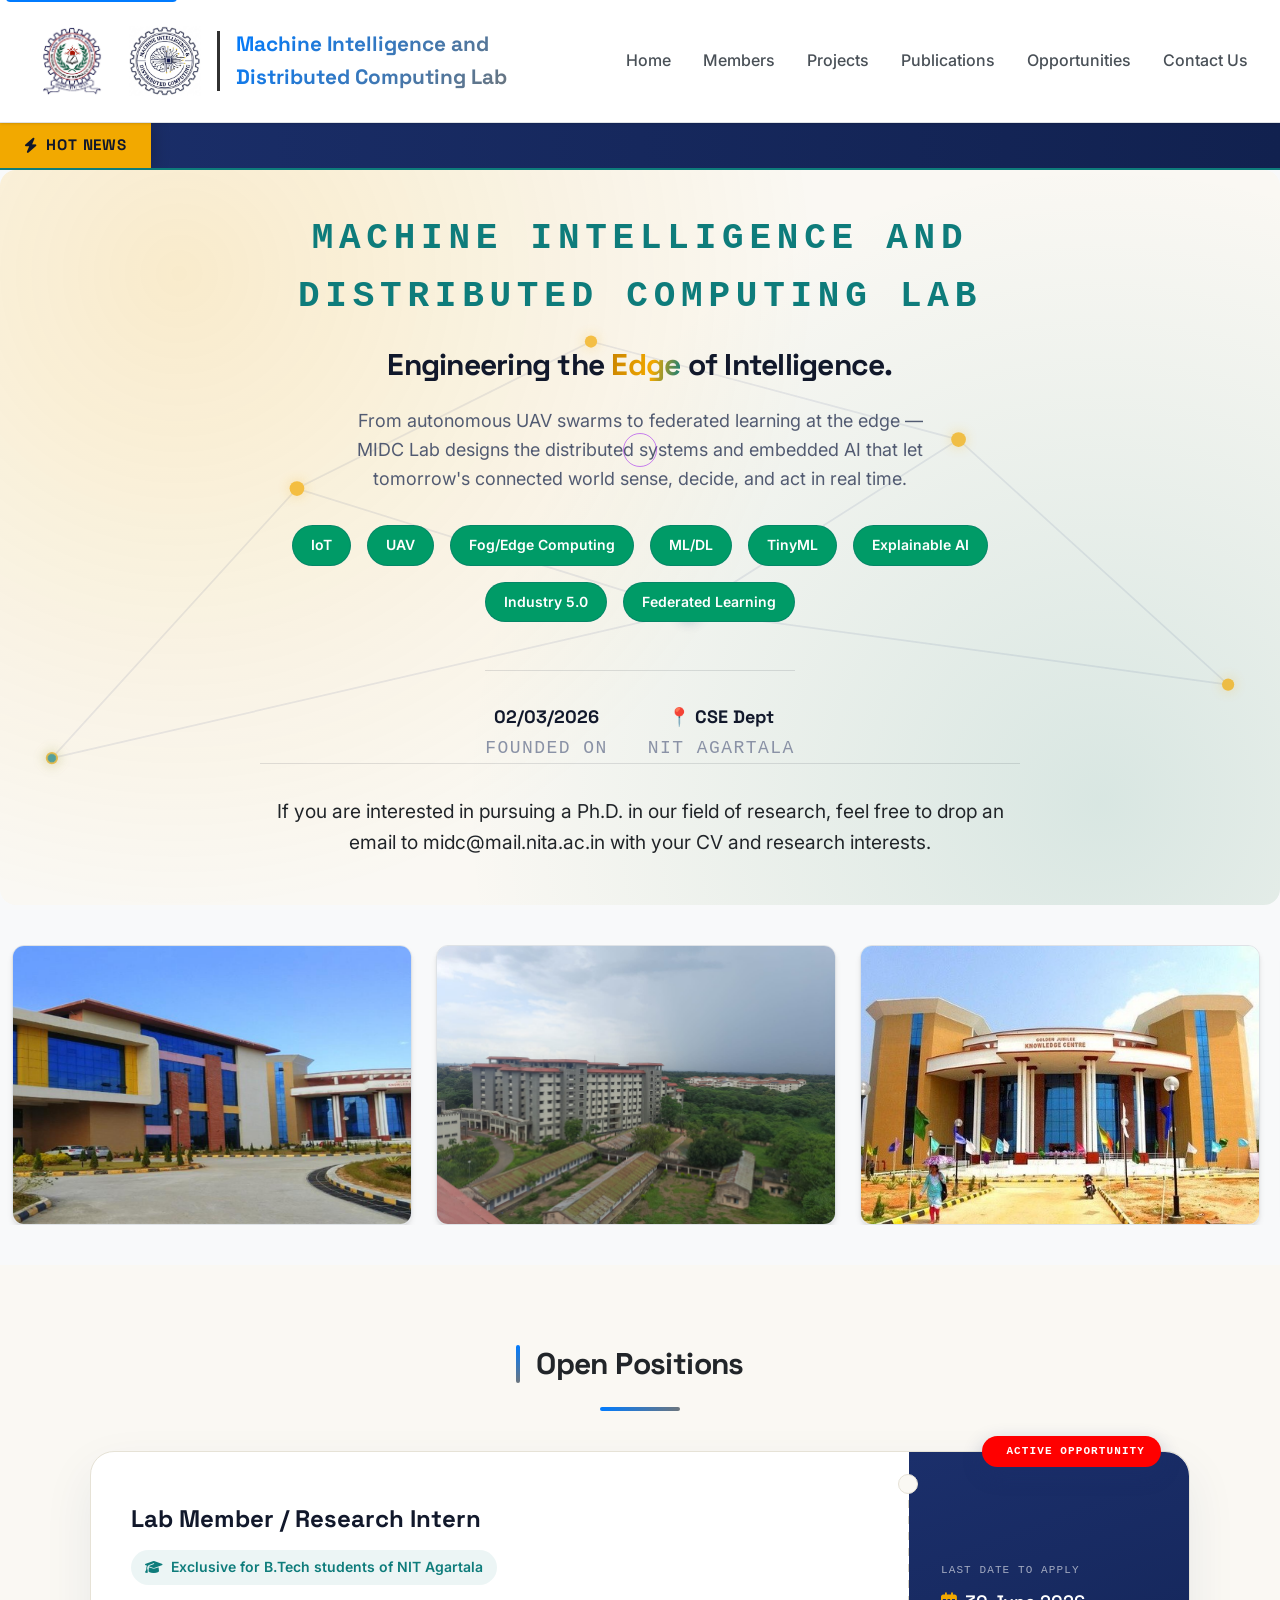
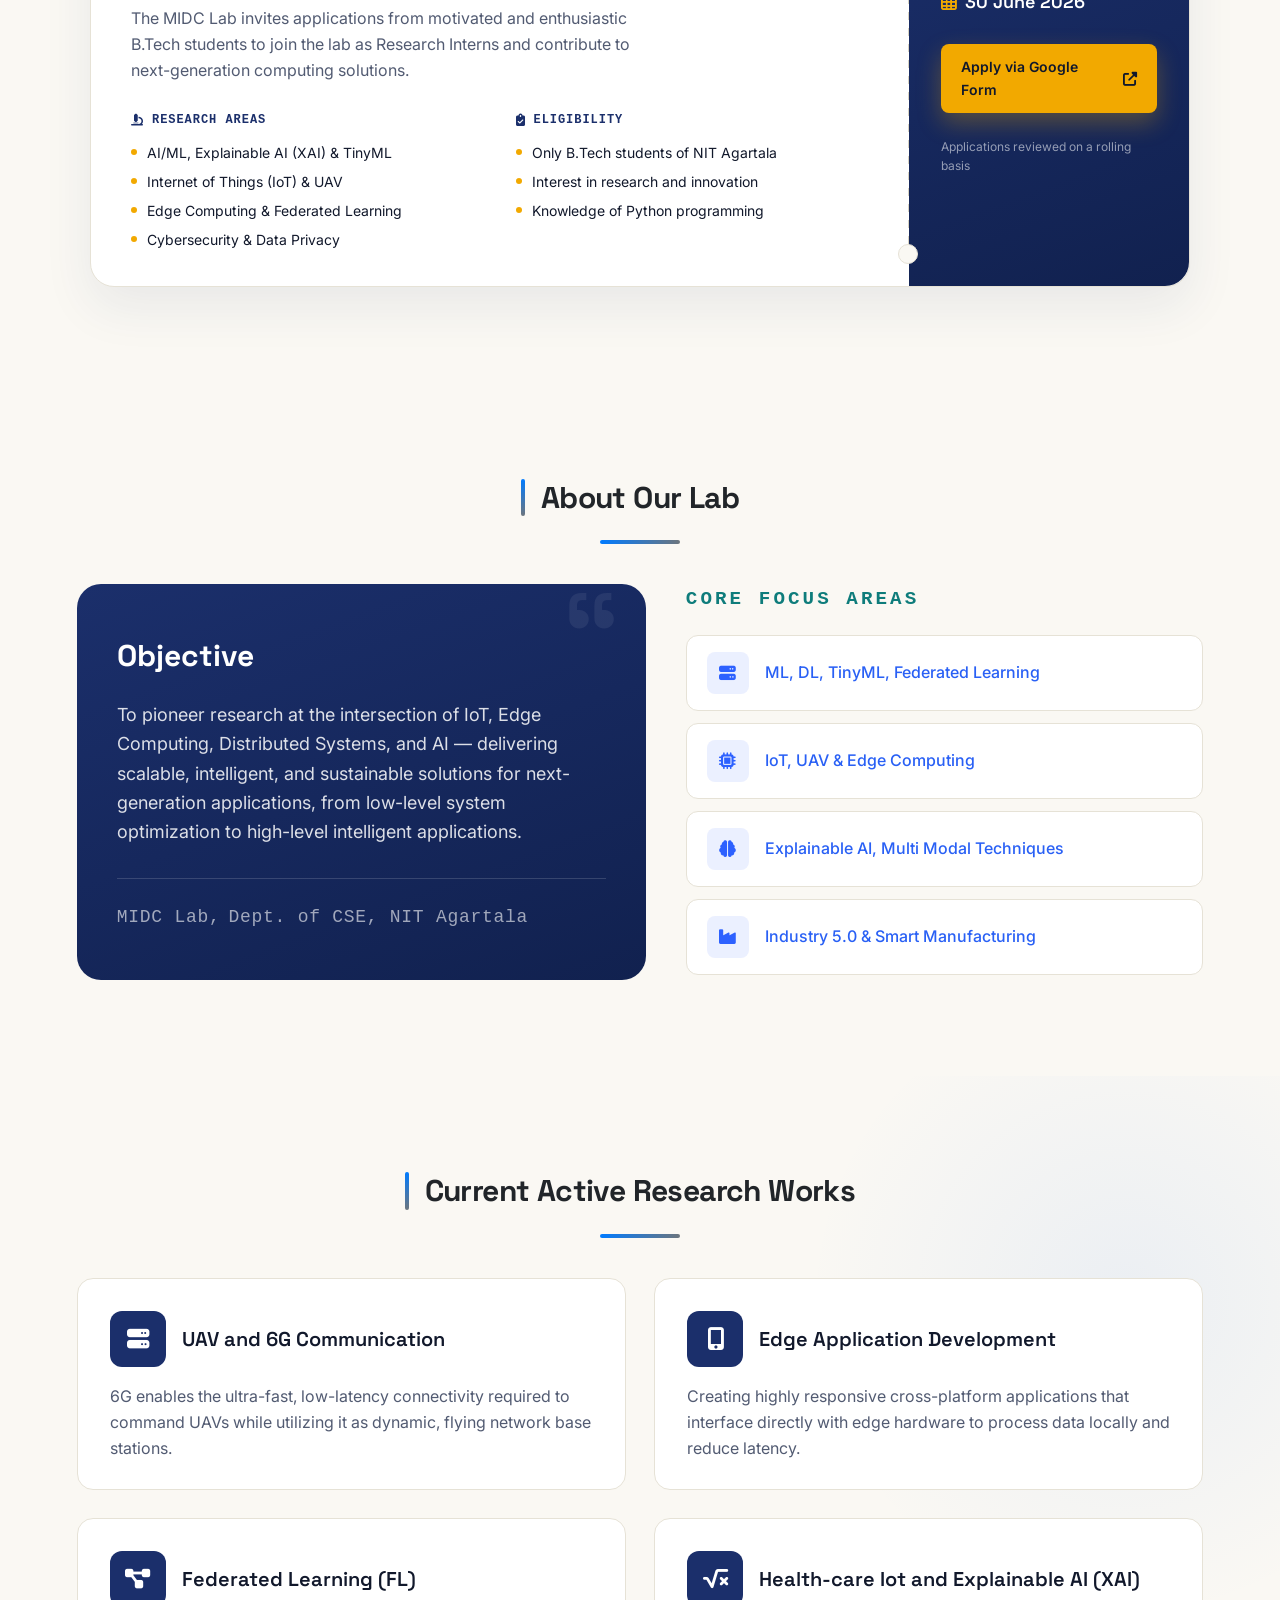
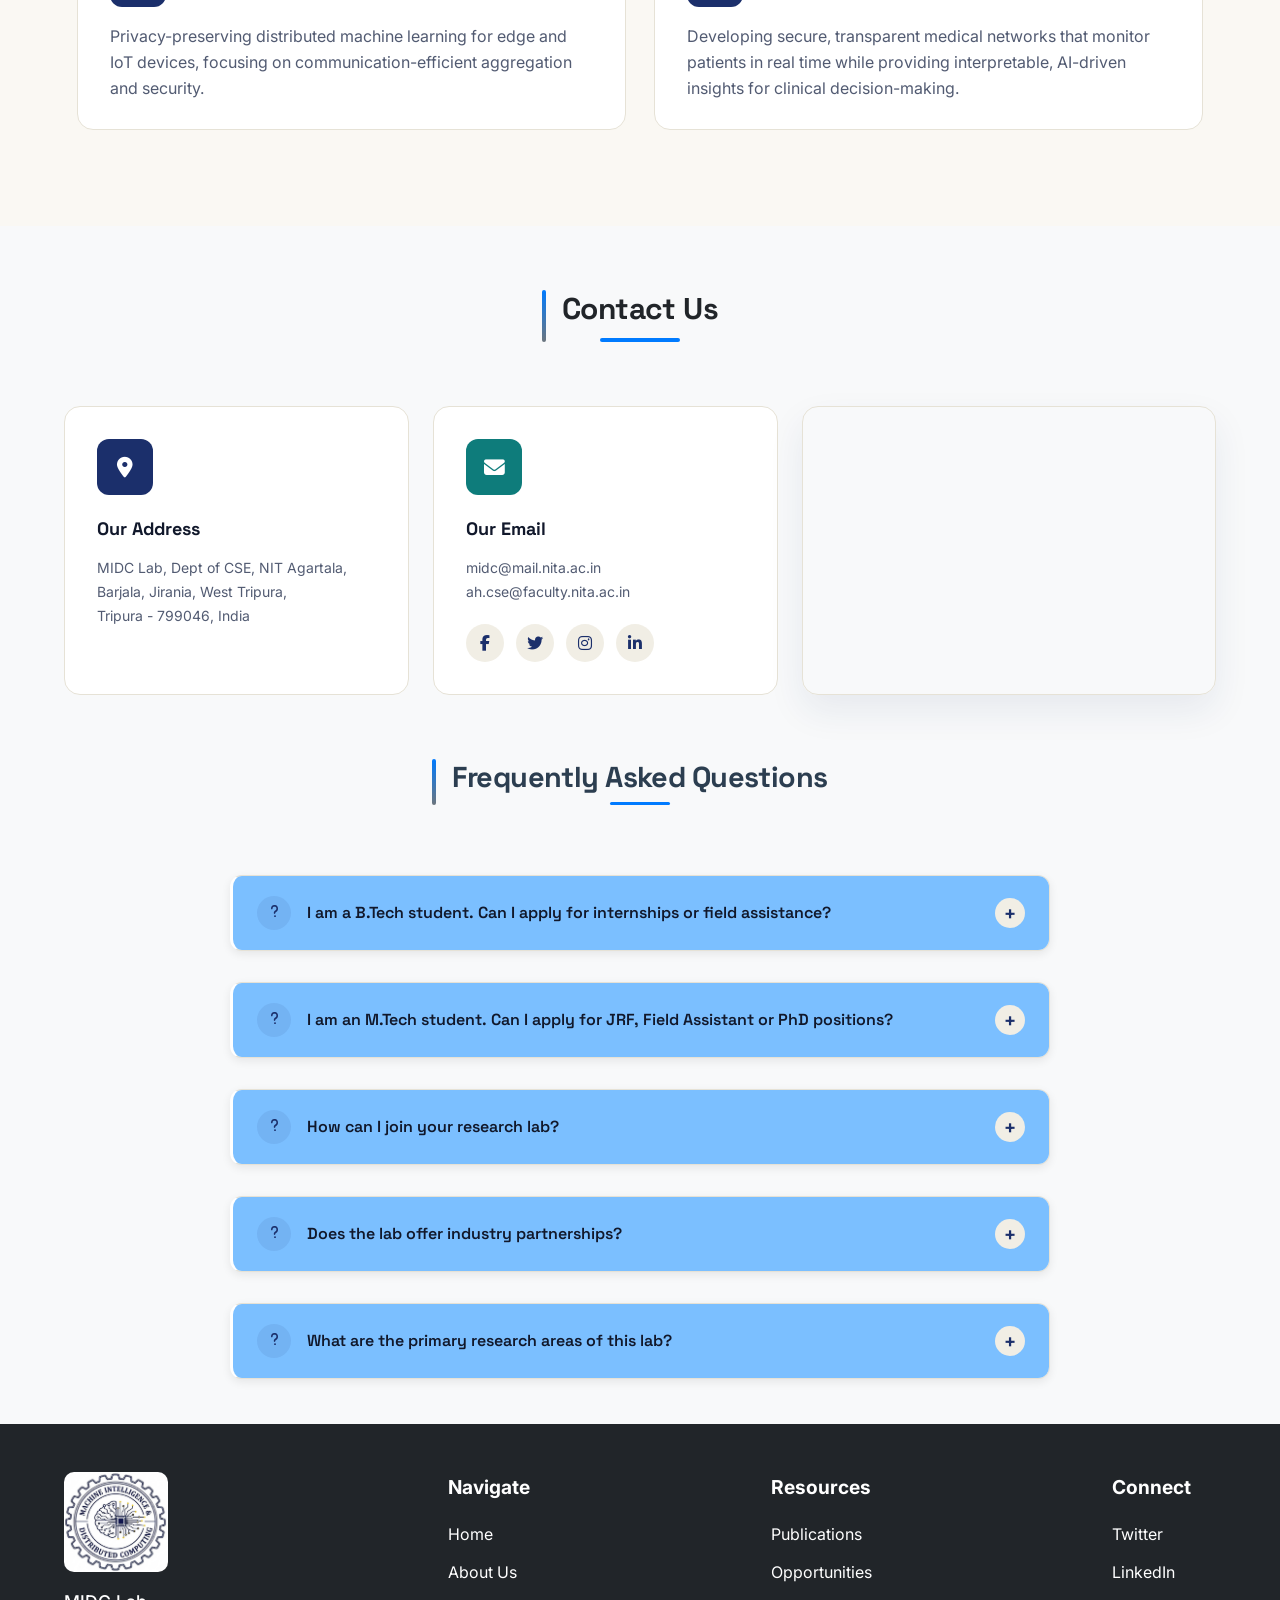
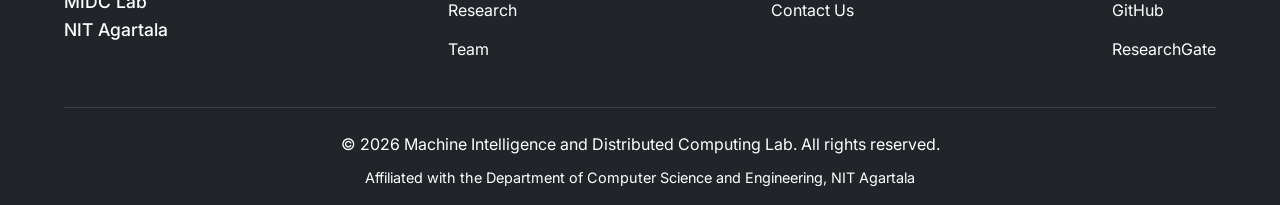
==== commit e93fd095: "in" ====
--- a/index.html
+++ b/index.html
@@ -312,14 +312,11 @@
                 <div id="contact-map-card">
                     <div id="contact-map-frame">
                         <iframe
-                            src="https://www.google.com/maps/embed?pb=!1m18!1m12!1m3!1d197.15904776053503!2d91.4239112031955!3d23.839251602007657!2m3!1f0!2f39.423871135678894!3f0!3m2!1i1024!2i768!4f35!3m3!1m2!1s0x3753ec22abeb1c07%3A0xa0b96bcf0c9b4538!2sNIT%20Agartala%2C%20NITA%20CSE%20Block%2C%20Paschim%20Barjalai%2C%20Tripura%20799046!5e1!3m2!1sen!2sin!4v1780912086660!5m2!1sen!2sin"
+                            src="https://www.google.com/maps/embed?pb=!1m18!1m12!1m3!1d586.4257718818318!2d91.42366292878002!3d23.84065208548534!2m3!1f0!2f0!3f0!3m2!1i1024!2i768!4f13.1!3m3!1m2!1s0x3753ec22abeb1c07%3A0xa0b96bcf0c9b4538!2sNIT%20Agartala%2C%20NITA%20CSE%20Block%2C%20Paschim%20Barjalai%2C%20Tripura%20799046!5e1!3m2!1sen!2sin!4v1782981002944!5m2!1sen!2sin"
                             width="100%" height="100%" style="border:0;" allowfullscreen=""
                             loading="lazy" referrerpolicy="no-referrer-when-downgrade">
                         </iframe>
                     </div>
-                    <a href="https://maps.app.goo.gl/8nF8nKt6m2bC1n2a8" target="_blank" rel="noopener noreferrer" id="contact-map-link">
-                        <i class="fas fa-location-arrow"></i> Open in Maps
-                    </a>
                 </div>
             </div>
         </section>
--- a/CSS/index.css
+++ b/CSS/index.css
@@ -113,19 +113,16 @@
   --glass-shadow-lg: 0 16px 48px rgba(0, 0, 0, 0.12), 0 4px 16px rgba(0, 0, 0, 0.16);
   --glass-shadow-xl: 0 24px 64px rgba(0, 0, 0, 0.16), 0 8px 24px rgba(0, 0, 0, 0.20);
   
-  /* Border Radius Scale */
   --radius-none: 0;
-  --radius-xs: 0.125rem;     /* 2px */
-  --radius-sm: 0.25rem;      /* 4px */
-  --radius-md: 0.375rem;     /* 6px */
-  --radius-lg: 0.5rem;       /* 8px */
-  --radius-xl: 0.75rem;      /* 12px */
-  --radius-2xl: 1rem;        /* 16px */
-  --radius-3xl: 1.5rem;      /* 24px */
-  --radius-4xl: 2rem;        /* 32px */
+  --radius-xs: 0.125rem;    
+  --radius-sm: 0.25rem;     
+  --radius-md: 0.375rem;    
+  --radius-lg: 0.5rem;       
+  --radius-xl: 0.75rem;    
+  --radius-2xl: 1rem;       
+  --radius-3xl: 1.5rem;   
+  --radius-4xl: 2rem;     
   --radius-full: 9999px;
-  
-  /* Animation System */
   --duration-75: 75ms;
   --duration-100: 100ms;
   --duration-150: 150ms;
@@ -135,7 +132,6 @@
   --duration-700: 700ms;
   --duration-1000: 1000ms;
   
-  /* Modern Easing Curves */
   --ease-linear: linear;
   --ease-in: cubic-bezier(0.4, 0, 1, 1);
   --ease-out: cubic-bezier(0, 0, 0.2, 1);
@@ -145,21 +141,19 @@
   --ease-smooth: cubic-bezier(0.25, 0.46, 0.45, 0.94);
   --ease-snappy: cubic-bezier(0.25, 1, 0.5, 1);
   
-  /* Container Sizes */
-  --container-xs: 20rem;     /* 320px */
-  --container-sm: 24rem;     /* 384px */
-  --container-md: 28rem;     /* 448px */
-  --container-lg: 32rem;     /* 512px */
-  --container-xl: 36rem;     /* 576px */
-  --container-2xl: 42rem;    /* 672px */
-  --container-3xl: 48rem;    /* 768px */
-  --container-4xl: 56rem;    /* 896px */
-  --container-5xl: 64rem;    /* 1024px */
-  --container-6xl: 72rem;    /* 1152px */
-  --container-7xl: 80rem;    /* 1280px */
+  --container-xs: 20rem;     
+  --container-sm: 24rem;     
+  --container-md: 28rem;     
+  --container-lg: 32rem;     
+  --container-xl: 36rem;     
+  --container-2xl: 42rem;    
+  --container-3xl: 48rem;    
+  --container-4xl: 56rem;    
+  --container-5xl: 64rem;    
+  --container-6xl: 72rem;    
+  --container-7xl: 80rem;    
   --container-full: 100%;
   
-  /* Z-Index Scale */
   --z-0: 0;
   --z-10: 10;
   --z-20: 20;
@@ -178,7 +172,6 @@
   --z-loading: 9999;
 }
 
-/* CSS Reset with Performance Optimizations */
 *,
 *::before,
 *::after {
@@ -187,15 +180,11 @@
   box-sizing: border-box;
 }
 
-/* Removed global transitions to prevent header glitching */
-
-/* Smooth scrolling for the entire page */
 html {
   scroll-behavior: smooth;
-  scroll-padding-top: 80px; /* Account for fixed header */
-}
-
-/* Prevent animations on page load */
+  scroll-padding-top: 80px; 
+}
+
 .preload * {
   animation-duration: 0s !important;
   animation-delay: 0s !important;
@@ -210,7 +199,6 @@
   line-height: 1.6;
 }
 
-/* Skip Link Styling */
 .skip-link {
   position: absolute;
   top: -40px;
@@ -229,11 +217,6 @@
   top: 6px;
 }
 
-
-/* Header styles removed - handled by header component */
-
-
-/* Research Section - Modern & Professional */
 .research-section {
   padding: var(--spacing-24) 5%;
   background: linear-gradient(135deg, #f8fafc 0%, #f1f5f9 100%);
@@ -328,8 +311,8 @@
   justify-content: center;
   flex-shrink: 0;
   transition: all 0.4s var(--ease-bounce);
-  opacity: 1; /* Always visible */
-  transform: scale(1); /* Default scale */
+  opacity: 1; 
+  transform: scale(1);
   box-shadow: 0 8px 25px rgba(59, 130, 246, 0.3);
   position: relative;
   overflow: hidden;
@@ -376,23 +359,19 @@
   line-height: var(--leading-relaxed);
   margin: 0;
 }
-
-/* Hero Section */
-/* 1. Reduce the height of the hero section */
 .hero-section {
     display: flex;
     align-items: center;
     justify-content: space-between;
-    padding: var(--spacing-16) 5%; /* Reduced padding */
+    padding: var(--spacing-16) 5%; 
     gap: var(--spacing-12);
     background-color: var(--bg-secondary);
-    min-height: 50vh; /* Changed from 80vh so it doesn't cover the whole screen */
+    min-height: 50vh; 
     position: relative;
     overflow: hidden;
     margin: 20px;
 }
 
-/* 2. Styling for the new Right Side Highlights */
 .hero-highlights {
     flex: 1;
     display: flex;
@@ -422,10 +401,9 @@
     margin: 0;
 }
 
-/* 3. Make the Scrolling Gallery Images Much Bigger */
 .gallery-track img {
-    height: 400px; /* Increased from 280px */
-    width: 600px;  /* Increased from 400px */
+    height: 400px; 
+    width: 600px;  
     object-fit: cover;
     border-radius: var(--radius-xl);
     box-shadow: var(--shadow-md);
@@ -433,10 +411,9 @@
     border: 1px solid var(--border-color);
 }
 
-/* 4. Update the Mobile View for the new elements */
 @media (max-width: 768px) {
     .gallery-track img {
-        height: 250px; /* Scaled up for mobile too */
+        height: 250px;
         width: 380px;
     }
     
@@ -449,24 +426,20 @@
         max-width: 100%;
     }
 }
-/* --- Full Width Hero Section Updates --- */
 
 .hero-section {
     display: flex;
     align-items: center;
-    justify-content: center; /* Centers the content horizontally */
+    justify-content: center; 
     padding: var(--spacing-20) 5%;
     min-height: 50vh;
     position: relative;
     overflow: hidden;
-    margin: 20px 0; /* Removed side margins to allow full width */
-    
-    /* Unified background instead of the split 50/50 look */
+    margin: 20px 0;
     background: linear-gradient(135deg, rgba(37, 99, 235, 0.02) 0%, rgba(14, 165, 233, 0.06) 100%);
-    border-radius: var(--radius-2xl); /* Optional: rounds the edges of the whole section */
-}
-
-/* Remove the old 50% split background */
+    border-radius: var(--radius-2xl); 
+}
+
 .hero-section::before {
     display: none; 
 }
@@ -475,34 +448,31 @@
     flex: 1;
     display: flex;
     flex-direction: column;
-    align-items: center; /* Centers the text and buttons */
-    text-align: center; /* Centers the text alignment */
+    align-items: center;
+    text-align: center;
     gap: var(--spacing-6);
-    max-width: 1000px; /* Expanded from 600px to cover more width, but keeps text readable */
+    max-width: 1000px;
     margin: 0 auto;
     position: relative;
     z-index: 1;
 }
 
-/* Adjust the blue underline to animate from the center out */
 .hero-title::after {
     content: '';
     position: absolute;
     bottom: -10px;
-    left: 50%; /* Move to center */
+    left: 50%;
     width: 100%;
     height: 3px;
     background: linear-gradient(90deg, var(--accent-primary), var(--accent-secondary));
-    transform: translateX(-50%) scaleX(0); /* Center transform */
+    transform: translateX(-50%) scaleX(0);
     transform-origin: center;
     transition: transform 0.8s var(--ease-out) 0.5s;
 }
 
 .hero-title.animate::after {
-    transform: translateX(-50%) scaleX(1); /* Expand from center */
-}
-
-/* Ensure the buttons stay centered next to each other */
+    transform: translateX(-50%) scaleX(1);
+}
 .hero-cta {
     display: flex;
     justify-content: center;
@@ -591,7 +561,6 @@
   transform: scale(1.02);
 }
 
-/* About Section */
 .about-section,
 .project-highlights {
   padding: 4rem 5%;
@@ -651,7 +620,6 @@
   color: var(--accent-color);
 }
 
-/* Project Highlights */
 .project-slider {
   display: flex;
   justify-content: space-between;
@@ -720,7 +688,6 @@
   width: 100%;
 }
 
-/* Footer */
 
 .footer-button {
   text-decoration: none;
@@ -767,7 +734,6 @@
 }
 
 .footer-img {
-  /* width: 100px; */
   height: 100px;
   border-radius: 10px;
   margin-bottom: 1rem;
@@ -860,7 +826,6 @@
   }
 }
 
-/* Toggle Switch */
 .theme-toggle {
   position: relative;
   width: 100px;
@@ -921,7 +886,6 @@
   box-shadow: none;
 }
 
-/* Responsive Design */
 @media screen and (max-width: 768px) {
   .header,
   .hero-section,
@@ -937,10 +901,8 @@
   }
 }
 
-/* Contact Us CSS*/
 .contact_us-section {
   padding: 4rem 5%;
-  /* margin: 2rem 5%; */
   background-color: var(--bg-primary);
 }
 .section-title {
@@ -973,7 +935,6 @@
   color: #34495e;
 }
 
-/* Contact wrapper */
 .contact-wrapper {
   display: flex;
   flex-wrap: wrap;
@@ -1067,7 +1028,6 @@
   box-shadow: 0 6px 15px rgba(52, 152, 219, 0.3);
 }
 
-/* Contact form */
 .contact-form-container {
   flex: 2;
   min-width: 400px;
@@ -1183,7 +1143,6 @@
   transform: translateY(1px);
 }
 
-/* Toggle Switch */
 .theme-toggle {
   position: relative;
   width: 100px;
@@ -1244,7 +1203,6 @@
   box-shadow: none;
 }
 
-/* Map section */
 .map-container {
   margin-bottom: 50px;
 }
@@ -1281,7 +1239,6 @@
   margin-bottom: 20px;
 }
 
-/* FAQ section */
 .faq-section {
   margin-bottom: 50px;
 }
@@ -1369,7 +1326,6 @@
   color: #34495e;
 }
 
-/* Button container */
 .btn-container {
   text-align: center;
   margin-top: 40px;
@@ -1398,7 +1354,6 @@
   transform: translateY(1px);
 }
 
-/* Responsive design */
 @media (max-width: 992px) {
   #contact_us-section {
     padding: 30px;
@@ -1488,7 +1443,6 @@
   }
 }
 
-/* Animation for form elements */
 .form-group {
   opacity: 0;
   transform: translateY(10px);
@@ -1521,7 +1475,6 @@
   animation-delay: 0.6s;
 }
 
-/* Focus effect for inputs */
 input:focus::placeholder,
 textarea:focus::placeholder {
   opacity: 0.5;
@@ -1529,7 +1482,6 @@
   transition: all 0.3s ease;
 }
 
-/* Dark Mode Specific Styles for Contact Page */
 
 .info-cards-row {
   display: flex;
@@ -1543,11 +1495,6 @@
   min-width: 250px;
 }
 
-/* ========================================
-   MODERN ANIMATIONS & MICRO-INTERACTIONS
-   ======================================== */
-
-/* Scroll-triggered animations */
 @keyframes fadeInUp {
   from {
     opacity: 0;
@@ -1603,7 +1550,6 @@
   }
 }
 
-/* Animation classes for JavaScript to trigger */
 .animate-fade-in-up {
   animation: fadeInUp 0.8s var(--ease-out) forwards;
 }
@@ -1624,23 +1570,17 @@
   animation: slideInDown 0.6s var(--ease-out) forwards;
 }
 
-/* Initial state for animated elements */
 .animate-on-scroll {
   opacity: 0;
-  animation: fadeInFallback 1s ease-out 2s forwards; /* Fallback animation after 2s */
-}
-
-/* Fallback animation in case JavaScript fails */
+  animation: fadeInFallback 1s ease-out 2s forwards;
+}
+
 @keyframes fadeInFallback {
   to {
     opacity: 1;
     transform: translateY(0);
   }
 }
-
-/* Header component handles all header styling - no overrides */
-
-/* Modern Hero Section */
 .hero-section {
   position: relative;
   overflow: hidden;
@@ -1700,7 +1640,6 @@
   transform: translateY(0);
 }
 
-/* Enhanced Buttons */
 .btn {
   position: relative;
   overflow: hidden;
@@ -1749,7 +1688,6 @@
   box-shadow: var(--shadow-lg);
 }
 
-/* Banner inside hero section */
 .hero-banner {
   position: absolute;
   bottom: 0;
@@ -1786,7 +1724,6 @@
 
 
 
-/* Enhanced Research Items */
 .research-item {
   border-radius: var(--radius-xl);
   box-shadow: var(--shadow-md);
@@ -1835,7 +1772,6 @@
   box-shadow: var(--shadow-lg);
 }
 
-/* Enhanced Cards */
 .project-card, .info-card {
   border-radius: var(--radius-xl);
   transition: all 0.4s var(--ease-out);
@@ -1866,7 +1802,6 @@
   border-color: rgba(37, 99, 235, 0.2);
 }
 
-/* Modern Section Headers */
 .section-header h2 {
   position: relative;
   display: inline-block;
@@ -1894,7 +1829,6 @@
   transform: scaleX(1);
 }
 
-/* Loading Animation */
 @keyframes pulse {
   0%, 100% {
     opacity: 1;
@@ -1908,7 +1842,6 @@
   animation: pulse 2s cubic-bezier(0.4, 0, 0.6, 1) infinite;
 }
 
-/* Floating Action Elements */
 .floating {
   animation: float 3s ease-in-out infinite;
 }
@@ -1922,15 +1855,12 @@
   }
 }
 
-/* Stagger Animation Delays */
 .stagger-1 { animation-delay: 0.1s; }
 .stagger-2 { animation-delay: 0.2s; }
 .stagger-3 { animation-delay: 0.3s; }
 .stagger-4 { animation-delay: 0.4s; }
 .stagger-5 { animation-delay: 0.5s; }
 .stagger-6 { animation-delay: 0.6s; }
-
-/* Modern Focus States */
 *:focus {
   outline: 2px solid var(--accent-primary);
   outline-offset: 2px;
@@ -1938,7 +1868,6 @@
 }
 
 
-/* Enhanced Social Icons */
 .social-icon {
   position: relative;
   overflow: hidden;
@@ -1962,7 +1891,6 @@
   height: 200%;
 }
 
-/* Responsive Enhancements */
 @media (max-width: 768px) {
   .hero-section::before {
     display: none;
@@ -1981,14 +1909,12 @@
   }
 }
 
-/* Performance Optimizations */
 .gpu-accelerated {
   transform: translateZ(0);
   backface-visibility: hidden;
   perspective: 1000px;
 }
 
-/* Reduced Motion Support */
 @media (prefers-reduced-motion: reduce) {
   *,
   *::before,
@@ -2002,12 +1928,6 @@
     animation: none;
   }
 }
-
-/* ========================================
-   ENHANCED RESPONSIVE DESIGN
-   ======================================== */
-
-/* Mobile-first responsive improvements */
 @media (max-width: 480px) {
   .header {
     padding: var(--space-md) var(--space-lg);
@@ -2049,7 +1969,6 @@
   }
 }
 
-/* Tablet optimizations */
 @media (min-width: 481px) and (max-width: 1024px) {
   .research-content {
     grid-template-columns: 1fr;
@@ -2076,7 +1995,6 @@
   }
 }
 
-/* Desktop enhancements */
 @media (min-width: 1200px) {
   .hero-section {
     padding: var(--space-4xl) 8%;
@@ -2096,17 +2014,16 @@
   }
 }
 
-/* Touch device optimizations */
 @media (hover: none) and (pointer: coarse) {
   .btn, .nav-link, .social-icon {
-    min-height: 44px; /* iOS touch target size */
+    min-height: 44px;
     min-width: 44px;
   }
   
   .research-item:hover,
   .project-card:hover,
   .info-card:hover {
-    transform: none; /* Disable hover transforms on touch devices */
+    transform: none;
   }
   
   .btn:hover,
@@ -2115,19 +2032,12 @@
   }
 }
 
-/* High-density displays */
 @media (-webkit-min-device-pixel-ratio: 2), (min-resolution: 192dpi) {
   .logo, .footer-img {
     image-rendering: -webkit-optimize-contrast;
     image-rendering: crisp-edges;
   }
 }
-
-/* ========================================
-   LOADING ANIMATIONS & SKELETON LOADERS
-   ======================================== */
-
-/* Skeleton loader animations */
 @keyframes skeleton-loading {
   0% {
     background-position: -200px 0;
@@ -2142,9 +2052,6 @@
   background-size: 200px 100%;
   animation: skeleton-loading 1.5s infinite;
 }
-
-
-/* Loading states for images */
 .loading-image {
   position: relative;
   overflow: hidden;
@@ -2175,8 +2082,6 @@
 .loading-image.loaded img {
   opacity: 1;
 }
-
-/* Page transition effects */
 .page-transition {
   position: fixed;
   top: 0;
@@ -2213,7 +2118,6 @@
 
 
 
-/* Staggered content loading */
 .content-loader {
   opacity: 0;
   transform: translateY(20px);
@@ -2232,7 +2136,6 @@
 .content-loader:nth-child(5) { transition-delay: 0.5s; }
 .content-loader:nth-child(6) { transition-delay: 0.6s; }
 
-/* Enhanced form loading states */
 .form-loading .form-group {
   pointer-events: none;
   opacity: 0.6;
@@ -2257,7 +2160,6 @@
   animation: spin 1s linear infinite;
 }
 
-/* Progressive image loading */
 .progressive-image {
   position: relative;
   display: block;
@@ -2293,7 +2195,6 @@
   visibility: hidden;
 }
 
-/* Ensure map inside info-card stays responsive and fits card size */
 .info-card .map-frame {
     width: 100%;
     height: 250px;
@@ -2310,12 +2211,10 @@
     display: block;
 }
 
-/* Optional: Adjust icon size in Find Us card */
 .info-card .icon-wrapper .fas.fa-map {
     font-size: 1.8rem;
 }
 
-/* FAQ Styles */
 .faq-section {
   padding: var(--spacing-16) 5%;
   max-width: 1200px;
@@ -2370,7 +2269,7 @@
 }
 
 .faq-item.active .toggle-icon {
-  transform: rotate(180deg); /* Optional: rotates the icon for better UX */
+  transform: rotate(180deg);
 }
 
 .faq-answer {
@@ -2381,19 +2280,16 @@
   transition: max-height var(--duration-300) var(--ease-out),
               opacity var(--duration-300) var(--ease-out),
               visibility var(--duration-300) var(--ease-out);
-  padding: 0 var(--spacing-6); /* Padding when expanded */
+  padding: 0 var(--spacing-6);
   font-size: var(--text-base);
   color: var(--text-secondary);
   line-height: var(--leading-relaxed);
 }
 
 .faq-item.active .faq-answer {
-  padding: var(--spacing-4) var(--spacing-6); /* Add padding only when expanded */
-}
-
-/* -------------------------------------------------
-   FAQ – pure CSS + tiny JS (max-height transition)
-   ------------------------------------------------- */
+  padding: var(--spacing-4) var(--spacing-6);
+}
+
 .faq-section { padding: var(--spacing-16) 5%; max-width: 1200px; margin: 0 auto; }
 
 .faq-container { display: flex; flex-direction: column; gap: var(--spacing-4); }
@@ -2428,7 +2324,7 @@
 .faq-item.active .toggle-icon { transform: rotate(180deg); }
 
 .faq-answer {
-  max-height: 0;               /* hidden by default */
+  max-height: 0;             
   overflow: hidden;
   opacity: 0;
   visibility: hidden;
@@ -2442,22 +2338,17 @@
     padding    var(--duration-300) var(--ease-out);
 }
 .faq-item.active .faq-answer {
-  max-height: 500px;           /* large enough for any answer */
+  max-height: 500px;          
   opacity: 1;
   visibility: visible;
   padding: var(--spacing-4) var(--spacing-6);
 }
-/* ============================================ */
-/* NEW ADDITIONS: TICKER, GALLERY, RECRUITMENT  */
-/* ============================================ */
-
-/* 1. Hot News Ticker */
 .news-ticker-container {
     display: flex;
     align-items: center;
-    background-color: #fef08a; /* Professional light yellow */
+    background-color: #fef08a;
     border-bottom: 2px solid #fde047;
-    color: #854d0e; /* High contrast dark yellow/brown text */
+    color: #854d0e;
     overflow: hidden;
     position: relative;
     z-index: 10;
@@ -2488,7 +2379,6 @@
 
 .news-ticker-scroll p {
     display: inline-block;
-    padding-left: 100%; /* Start strictly off-screen right */
     animation: marquee-text 35s linear infinite;
     margin: 0;
     font-weight: var(--font-medium);
@@ -2508,7 +2398,6 @@
     cursor: default;
 }
 
-/* 2. Infinite Scrolling Image Gallery */
 .gallery-section {
     padding: var(--spacing-10) 0;
     background-color: var(--bg-primary);
@@ -2526,7 +2415,6 @@
     display: flex;
     gap: var(--spacing-6);
     padding: 0 var(--spacing-3);
-    /* The animation duration dictates scroll speed */
     animation: scroll-gallery 45s linear infinite;
     width: max-content;
 }
@@ -2545,19 +2433,14 @@
     transform: translateY(-8px) scale(1.02);
     box-shadow: var(--shadow-xl);
 }
-
-/* Pause the whole track when hovering anywhere in the gallery */
 .gallery-marquee:hover .gallery-track {
     animation-play-state: paused;
 }
 
 @keyframes scroll-gallery {
     0% { transform: translateX(0); }
-    /* Because we duplicated the 10 images exactly, translating by -50% loops it perfectly */
     100% { transform: translateX(-50%); } 
 }
-
-/* 3. Recruitment Section */
 .recruitment-section {
     padding: var(--spacing-20) 5%;
     background: linear-gradient(180deg, var(--bg-secondary) 0%, var(--bg-primary) 100%);
@@ -2636,7 +2519,6 @@
     margin-top: auto;
 }
 
-/* Fix responsive layout for gallery & news ticker on smaller devices */
 @media (max-width: 768px) {
     .gallery-track img {
         height: 200px;
@@ -2647,24 +2529,19 @@
         padding: var(--spacing-1) var(--spacing-3);
     }
 }
-/* --- Full Width Hero Section Updates --- */
-
 .hero-section {
     display: flex;
     align-items: center;
-    justify-content: center; /* Centers the content horizontally */
+    justify-content: center;
     padding: var(--spacing-20) 5%;
     min-height: 50vh;
     position: relative;
     overflow: hidden;
-    margin: 20px 0; /* Removed side margins to allow full width */
-    
-    /* Unified background instead of the split 50/50 look */
+    margin: 20px 0;
     background: linear-gradient(135deg, rgba(37, 99, 235, 0.02) 0%, rgba(14, 165, 233, 0.06) 100%);
-    border-radius: var(--radius-2xl); /* Optional: rounds the edges of the whole section */
-}
-
-/* Remove the old 50% split background */
+    border-radius: var(--radius-2xl);
+}
+
 .hero-section::before {
     display: none; 
 }
@@ -2673,34 +2550,32 @@
     flex: 1;
     display: flex;
     flex-direction: column;
-    align-items: center; /* Centers the text and buttons */
-    text-align: center; /* Centers the text alignment */
+    align-items: center;
+    text-align: center;
     gap: var(--spacing-6);
-    max-width: 1000px; /* Expanded from 600px to cover more width, but keeps text readable */
+    max-width: 1000px;
     margin: 0 auto;
     position: relative;
     z-index: 1;
 }
 
-/* Adjust the blue underline to animate from the center out */
 .hero-title::after {
     content: '';
     position: absolute;
     bottom: -10px;
-    left: 50%; /* Move to center */
+    left: 50%;
     width: 100%;
     height: 3px;
     background: linear-gradient(90deg, var(--accent-primary), var(--accent-secondary));
-    transform: translateX(-50%) scaleX(0); /* Center transform */
+    transform: translateX(-50%) scaleX(0);
     transform-origin: center;
     transition: transform 0.8s var(--ease-out) 0.5s;
 }
 
 .hero-title.animate::after {
-    transform: translateX(-50%) scaleX(1); /* Expand from center */
-}
-
-/* Ensure the buttons stay centered next to each other */
+    transform: translateX(-50%) scaleX(1);
+}
+
 .hero-cta {
     display: flex;
     justify-content: center;
@@ -2708,9 +2583,6 @@
     margin-top: var(--spacing-6);
     width: 100%;
 }
-/* ============================================================
-   HERO — bold, light-theme signature moment, scoped to IDs
-   ============================================================ */
 #home.full-width-hero {
   position: relative;
   display: flex;
@@ -2901,38 +2773,32 @@
 @media (prefers-reduced-motion: reduce) {
   #hero-glow, #hero-network .hn-node, #hero-network .hn-packet { animation: none !important; }
 }
-/* Forces the 3 lists to sit side-by-side in equal columns */
 .recruit-details-grid {
     display: grid;
-    grid-template-columns: repeat(3, 1fr); /* This line forces the 3 columns */
+    grid-template-columns: repeat(3, 1fr);
     gap: var(--spacing-8);
     margin-bottom: var(--spacing-10);
     align-items: start;
 }
 
-/* Centers the deadline and the apply button */
 .recruit-footer {
     display: flex;
-    flex-direction: column; /* Stacks the items vertically */
+    flex-direction: column; 
     justify-content: center;
-    align-items: center; /* Centers them perfectly */
+    align-items: center; 
     background: var(--bg-tertiary);
     padding: var(--spacing-6) var(--spacing-8);
     border-radius: var(--radius-xl);
-    gap: var(--spacing-4); /* Adds breathing room between the text and button */
+    gap: var(--spacing-4);
     text-align: center;
 }
 
-/* Mobile responsiveness: stack columns neatly on smaller screens */
 @media (max-width: 850px) {
     .recruit-details-grid {
         grid-template-columns: 1fr;
         gap: var(--spacing-6);
     }
 }
-/* ============================================================
-   ABOUT — manifesto panel + focus-area grid
-   ============================================================ */
 .about-section {
   background: var(--paper, #faf8f3);
   padding: var(--spacing-24) 6%;
@@ -2947,7 +2813,6 @@
   align-items: stretch;
 }
 
-/* ---- Objective: manifesto card ---- */
 #about-objective {
   position: relative;
   background: linear-gradient(160deg, #1b2f6b 0%, #11214f 100%);
@@ -3013,7 +2878,6 @@
   color: rgba(255,255,255,0.6);
 }
 
-/* ---- Focus areas: icon-card grid ---- */
 #about-focus {
   display: flex;
   flex-direction: column;
@@ -3081,9 +2945,6 @@
   #about-grid { grid-template-columns: 1fr; }
   #about-objective { padding: var(--spacing-10) var(--spacing-7); }
 }
-/* ============================================================
-   RESEARCH — node-grid cards
-   ============================================================ */
 #research.research-section {
   background: var(--paper, #faf8f3);
   padding: var(--spacing-24) 6%;
@@ -3187,9 +3048,6 @@
 @media (max-width: 900px) {
   #research-grid { grid-template-columns: 1fr; }
 }
-/* ============================================================
-   RECRUITMENT — "ticket" layout
-   ============================================================ */
 .recruitment-section {
   background: var(--paper, #faf8f3);
   padding: var(--spacing-20) 6% var(--spacing-24);
@@ -3312,7 +3170,6 @@
   background: #f2a900;
 }
 
-/* ---- ticket-stub divider ---- */
 #recruit-stub {
   position: relative;
   width: 1px;
@@ -3333,7 +3190,6 @@
 #recruit-stub::before { top: -10px; }
 #recruit-stub::after { bottom: -10px; }
 
-/* ---- action panel ---- */
 #recruit-action {
   display: flex;
   flex-direction: column;
@@ -3403,9 +3259,6 @@
   #recruit-action { border-radius: 0 0 var(--radius-3xl) var(--radius-3xl); align-items: flex-start; }
   #recruit-cols { grid-template-columns: 1fr; gap: var(--spacing-5); }
 }
-/* ============================================================
-   CONTACT — rotating-accent info cards + styled map card
-   ============================================================ */
 #contact-grid {
   display: grid;
   grid-template-columns: 1fr 1fr 1.2fr;
@@ -3508,10 +3361,6 @@
 @media (max-width: 900px) {
   #contact-grid { grid-template-columns: 1fr; }
 }
-
-/* ============================================================
-   FAQ — accordion with accent state
-   ============================================================ */
 #faq .faq-container {
   max-width: 820px;
   margin: 0 auto;
@@ -3661,11 +3510,6 @@
     .news-ticker-label { font-size: 0.8rem; padding: 0.5rem 1rem; }
     .news-ticker-scroll p { font-size: 0.95rem; }
 }
-/* ========================================
-   HEADER COMPONENT STYLES
-   ======================================== */
-
-/* Skip Link Styling */
 .skip-link {
   position: absolute;
   top: -40px;
@@ -3684,7 +3528,6 @@
   top: 6px;
 }
 
-/* Header Main Styles */
 .header {
   display: flex;
   justify-content: space-between;
@@ -3708,7 +3551,6 @@
   transition: transform 300ms cubic-bezier(0.4, 0, 0.2, 1);
 }
 
-/* Logo Container */
 .logo-container {
   display: flex;
   align-items: center;
@@ -3747,7 +3589,6 @@
   transition: all 0.3s cubic-bezier(0, 0, 0.2, 1);
 }
 
-/* Navigation */
 .navigation ul {
   display: flex;
   list-style: none;
@@ -3784,9 +3625,6 @@
   color: var(--accent-primary, #007bff);
 }
 
-/* Removed problematic hover overlay effect that was causing grey overlay */
-
-/* Active Navigation State */
 .nav-link.active {
   color: var(--accent-primary, #007bff);
 }
@@ -3795,11 +3633,6 @@
   width: 100%;
 }
 
-/* ========================================
-   RESPONSIVE DESIGN
-   ======================================== */
-
-/* Mobile devices */
 @media (max-width: 480px) {
   .header {
     padding: 0.75rem 1rem;
@@ -3822,7 +3655,6 @@
   }
 }
 
-/* Tablet devices */
 @media (min-width: 481px) and (max-width: 768px) {
   .header {
     padding: 0.875rem 1.5rem;
@@ -3833,17 +3665,15 @@
   }
 }
 
-/* Mobile navigation - hide on very small screens */
 @media (max-width: 576px) {
   .navigation ul {
-    display: none; /* You might want to implement a hamburger menu here */
-  }
-}
-
-/* Touch device optimizations */
+    display: none; 
+  }
+}
+
 @media (hover: none) and (pointer: coarse) {
   .nav-link {
-    min-height: 44px; /* iOS touch target size */
+    min-height: 44px; 
     min-width: 44px;
     display: flex;
     align-items: center;
@@ -3855,7 +3685,6 @@
   }
 }
 
-/* High-density displays */
 @media (-webkit-min-device-pixel-ratio: 2), (min-resolution: 192dpi) {
   .logo {
     image-rendering: -webkit-optimize-contrast;
@@ -3863,7 +3692,6 @@
   }
 }
 
-/* Reduced motion support */
 @media (prefers-reduced-motion: reduce) {
   .header,
   .logo,
@@ -3873,9 +3701,6 @@
     transition-duration: 0.01ms !important;
   }
 }
-/* ========================================
-   MOBILE HAMBURGER MENU (additive)
-   ======================================== */
 
 .nav-toggle {
   display: none;
@@ -3954,7 +3779,7 @@
   }
 
   .navigation ul {
-    display: flex !important; /* overrides the existing display:none at 576px */
+    display: flex !important;
     flex-direction: column;
     gap: 0;
     padding: 0 1.75rem;
@@ -3978,14 +3803,10 @@
     transition-duration: 0.01ms !important;
   }
 }
-/* ========================================
-   CUSTOM CURSOR (additive, safe fallback)
-   ======================================== */
 
 :root {
-  /* Edit these two values to restyle the entire custom cursor */
-  --cursor-color: #a020f0;   /* bright purple */
-  --cursor-dot-size: 18px;   /* center dot diameter */
+  --cursor-color: #a020f0;
+  --cursor-dot-size: 18px;
 }
 
 @media (hover: hover) and (pointer: fine) {
@@ -4066,9 +3887,6 @@
     cursor: auto !important;
   }
 }
-/* ============================================================
-   HERO — reduce the gap below the ticker
-   ============================================================ */
 #home.full-width-hero {
   min-height: 60vh;
   padding-top: 2.5rem;
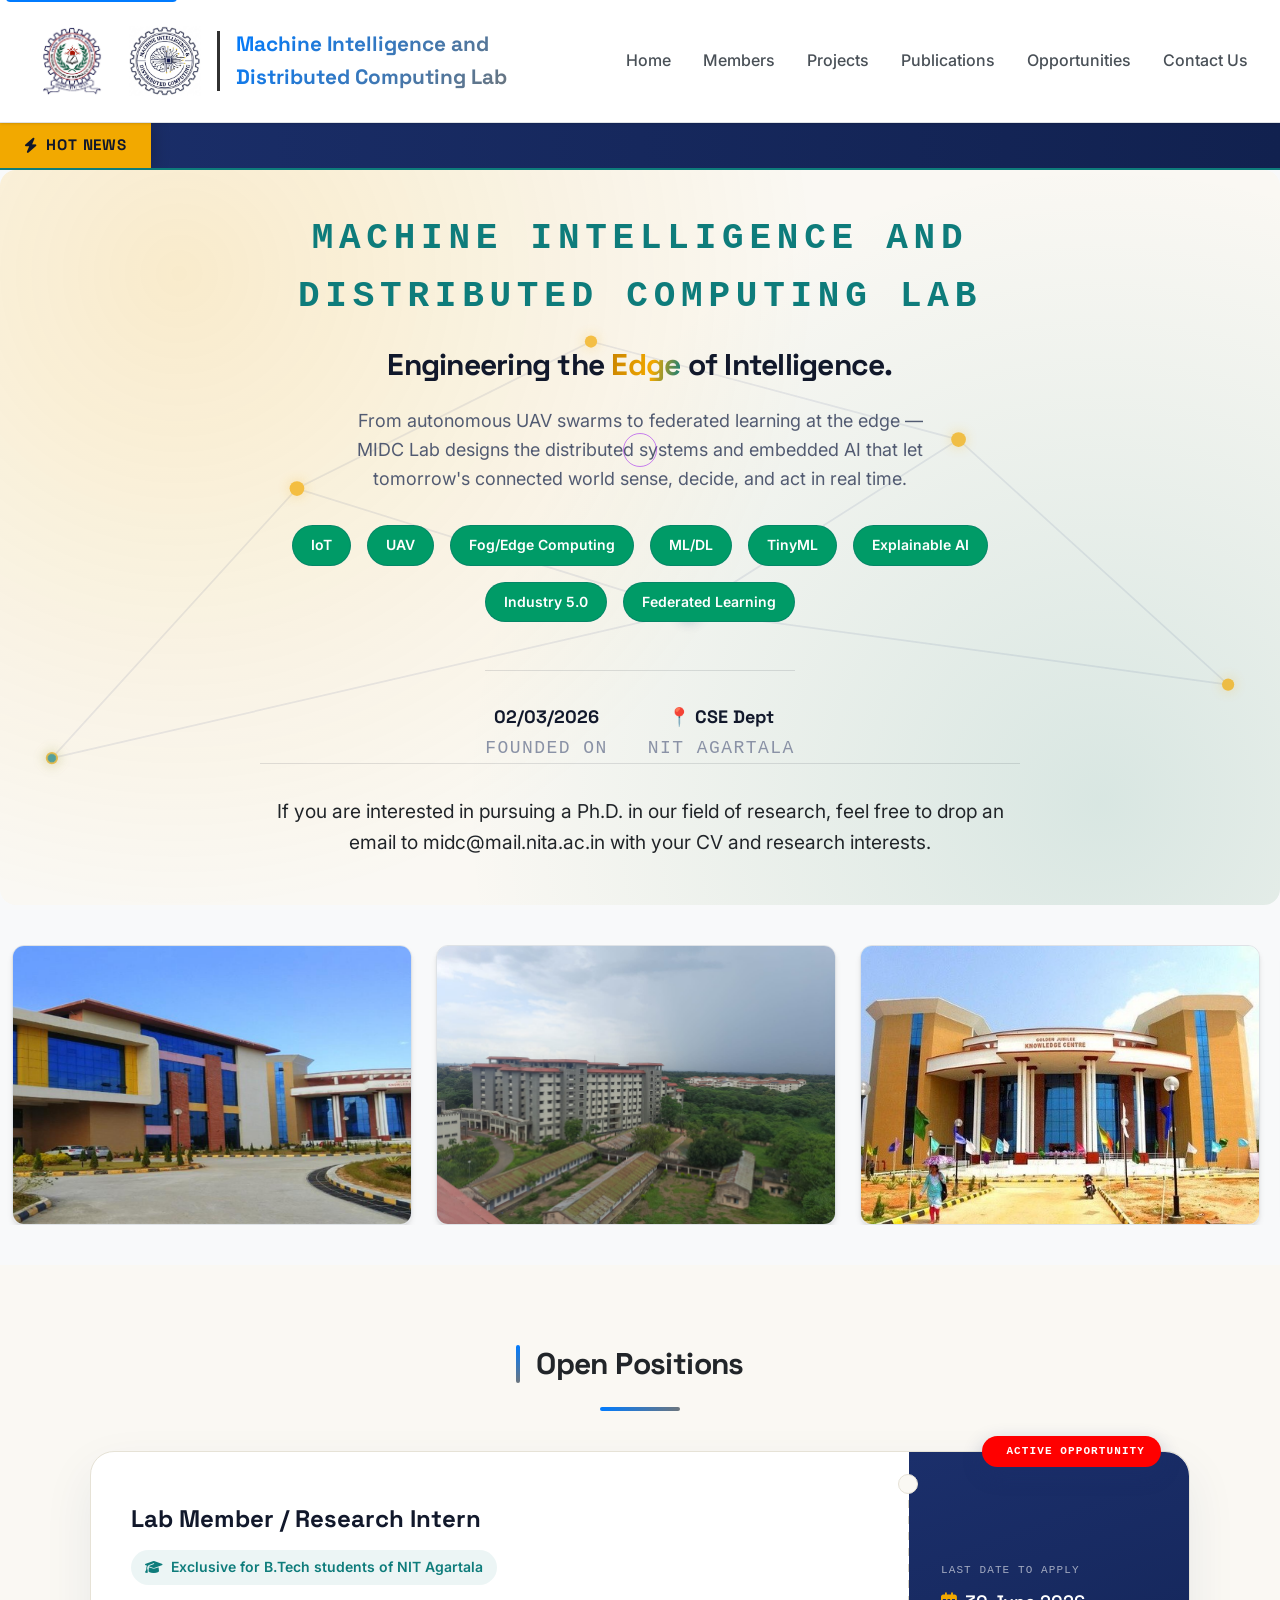
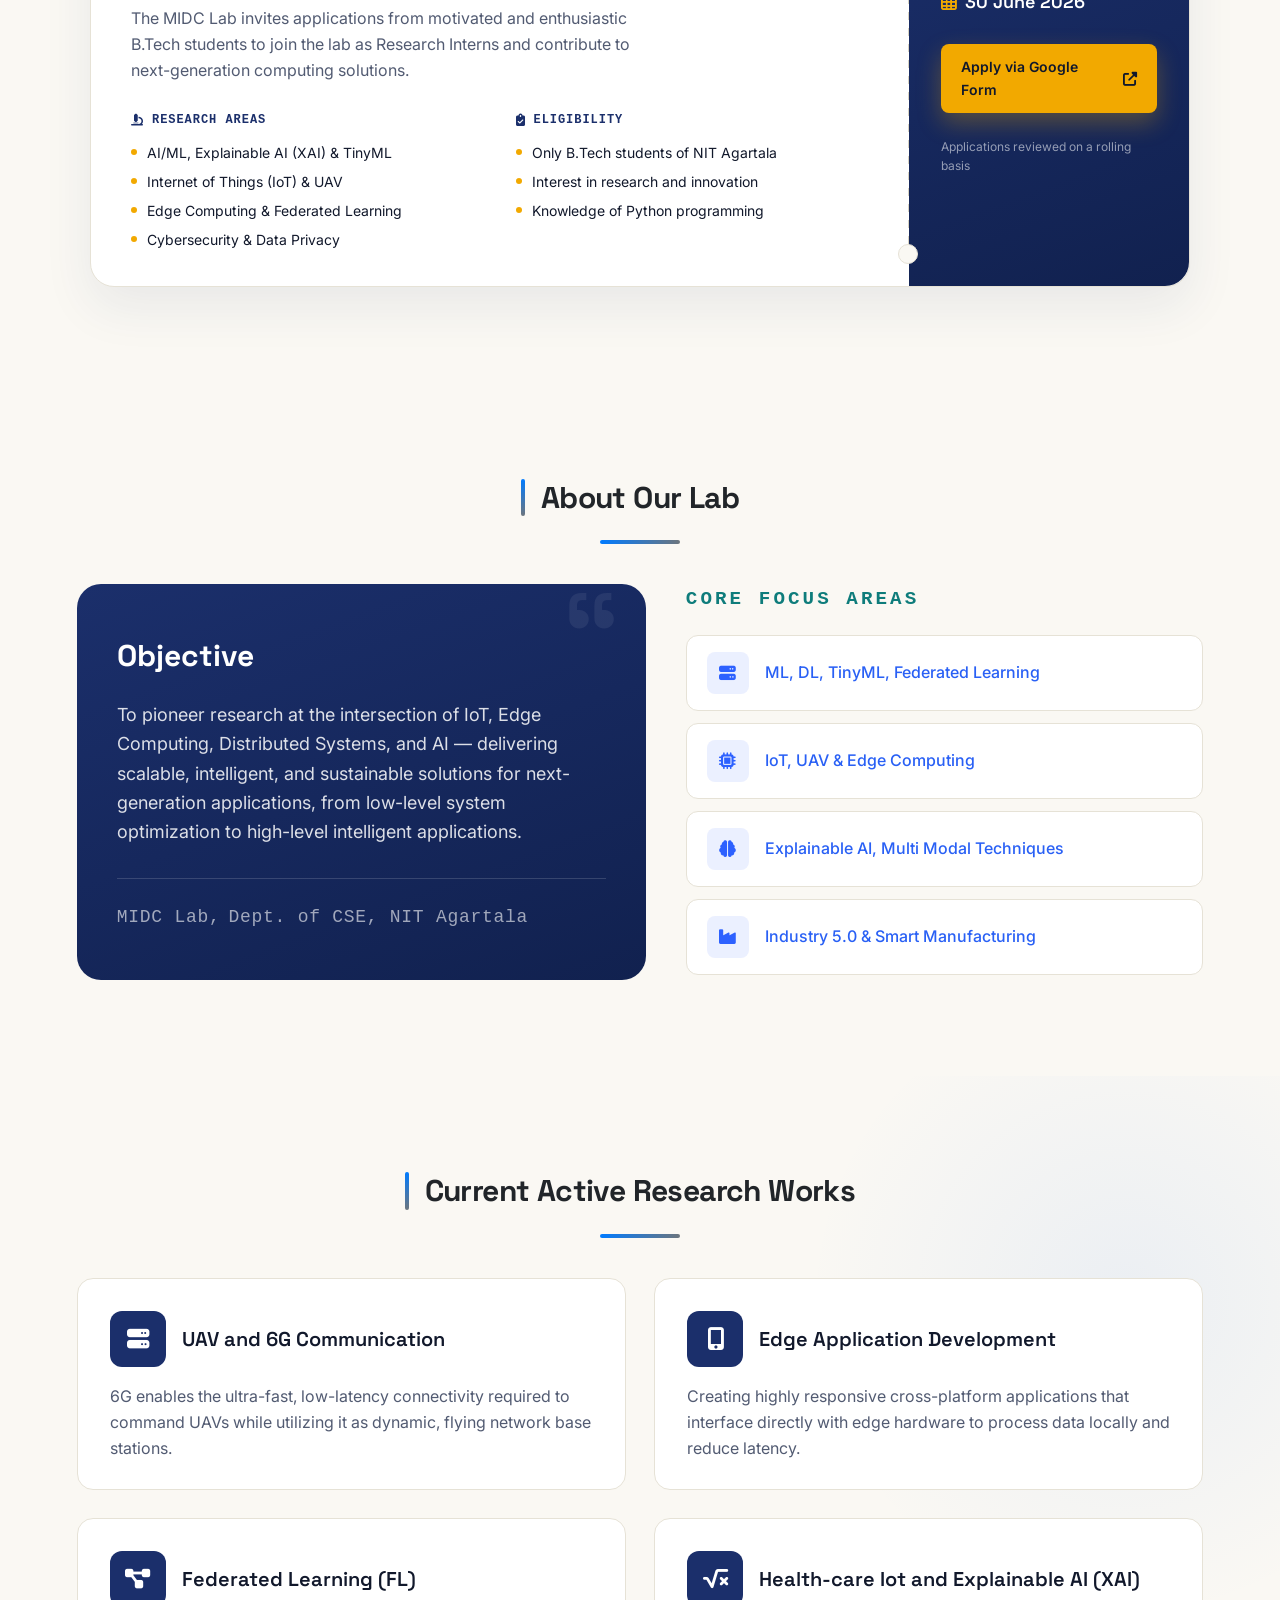
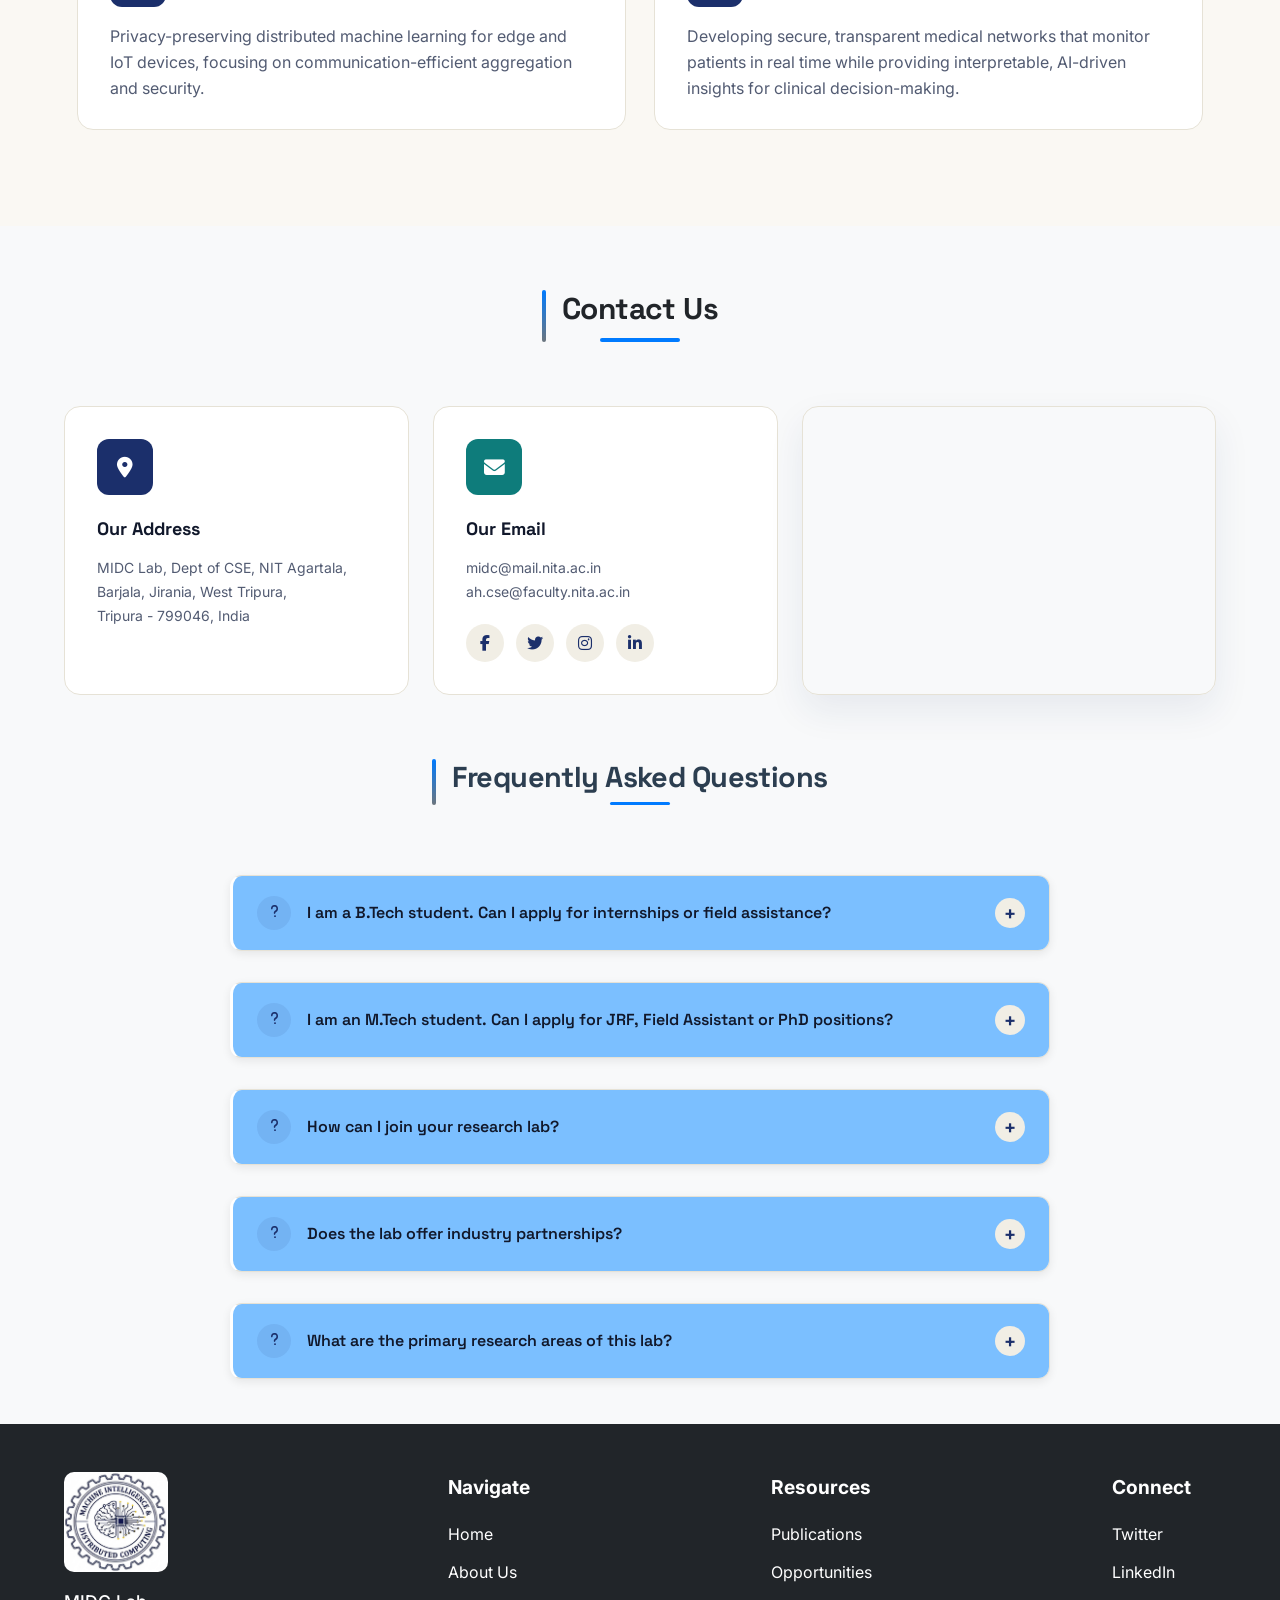
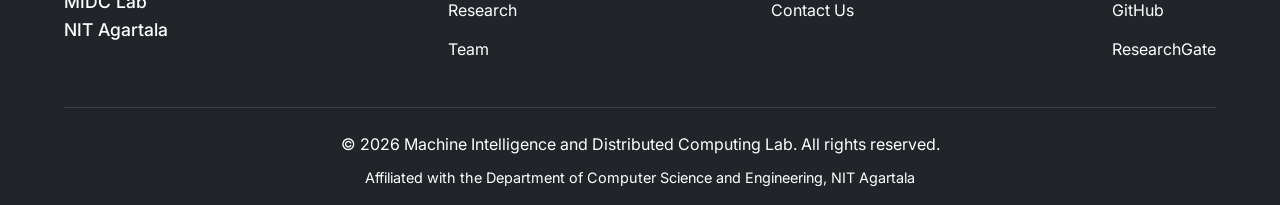
==== commit d2d74654: "in" ====
--- a/index.html
+++ b/index.html
@@ -302,10 +302,10 @@
                     <h3>Our Email</h3>
                     <p>midc@mail.nita.ac.in<br>ah.cse@faculty.nita.ac.in</p>
                     <div class="contact-card-socials">
-                        <a href="#" class="contact-social" target="_blank" rel="noopener noreferrer" aria-label="Facebook"><i class="fab fa-facebook-f"></i></a>
-                        <a href="#" class="contact-social" target="_blank" rel="noopener noreferrer" aria-label="Twitter"><i class="fab fa-twitter"></i></a>
-                        <a href="https://www.instagram.com/eidsiiitsricity/" class="contact-social" target="_blank" rel="noopener noreferrer" aria-label="Instagram"><i class="fab fa-instagram"></i></a>
-                        <a href="https://www.linkedin.com/in/eids-lab-iiits/" class="contact-social" target="_blank" rel="noopener noreferrer" aria-label="LinkedIn"><i class="fab fa-linkedin-in"></i></a>
+                        <a href="#" class="contact-social" rel="noopener noreferrer" aria-label="Facebook"><i class="fab fa-facebook-f"></i></a>
+                        <a href="#" class="contact-social" rel="noopener noreferrer" aria-label="Twitter"><i class="fab fa-twitter"></i></a>
+                        <a href="https://www.instagram.com/eidsiiitsricity/" class="contact-social" rel="noopener noreferrer" aria-label="Instagram"><i class="fab fa-instagram"></i></a>
+                        <a href="https://www.linkedin.com/in/eids-lab-iiits/" class="contact-social" rel="noopener noreferrer" aria-label="LinkedIn"><i class="fab fa-linkedin-in"></i></a>
                     </div>
                 </div>
 
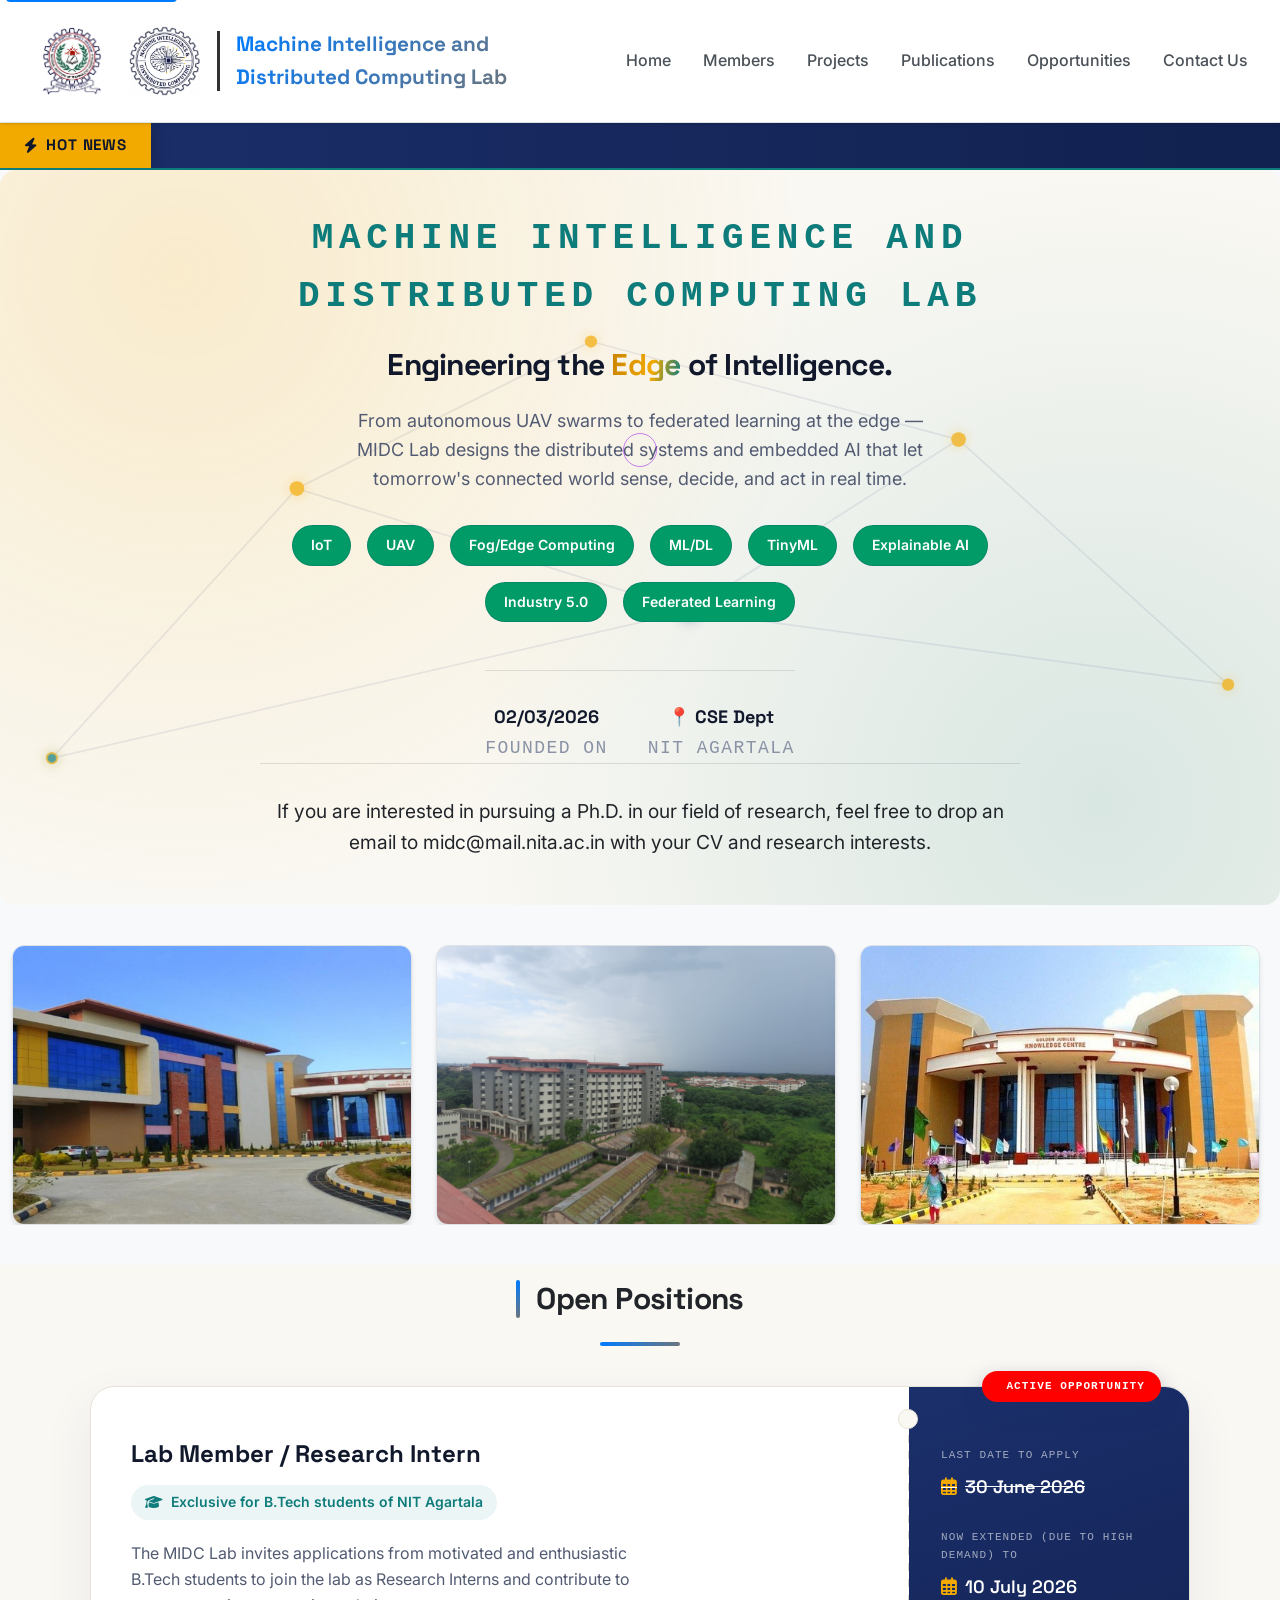
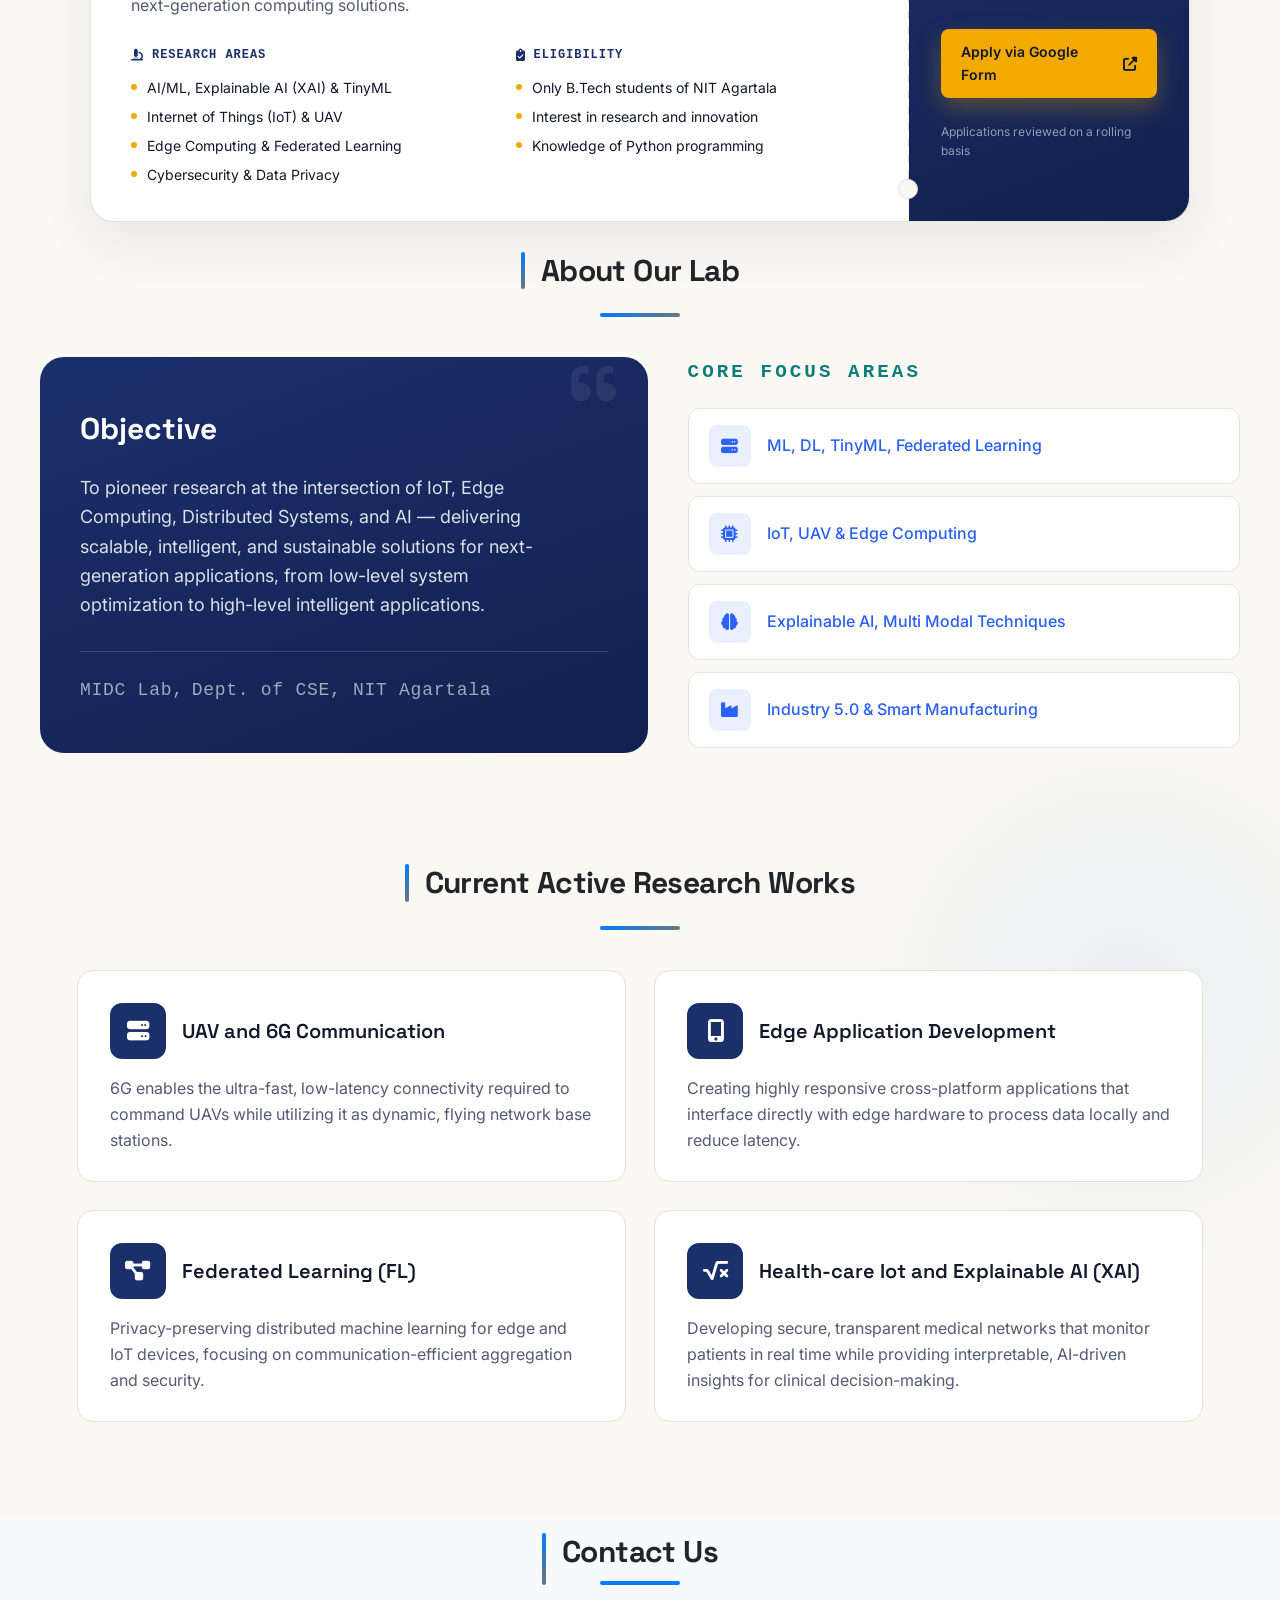
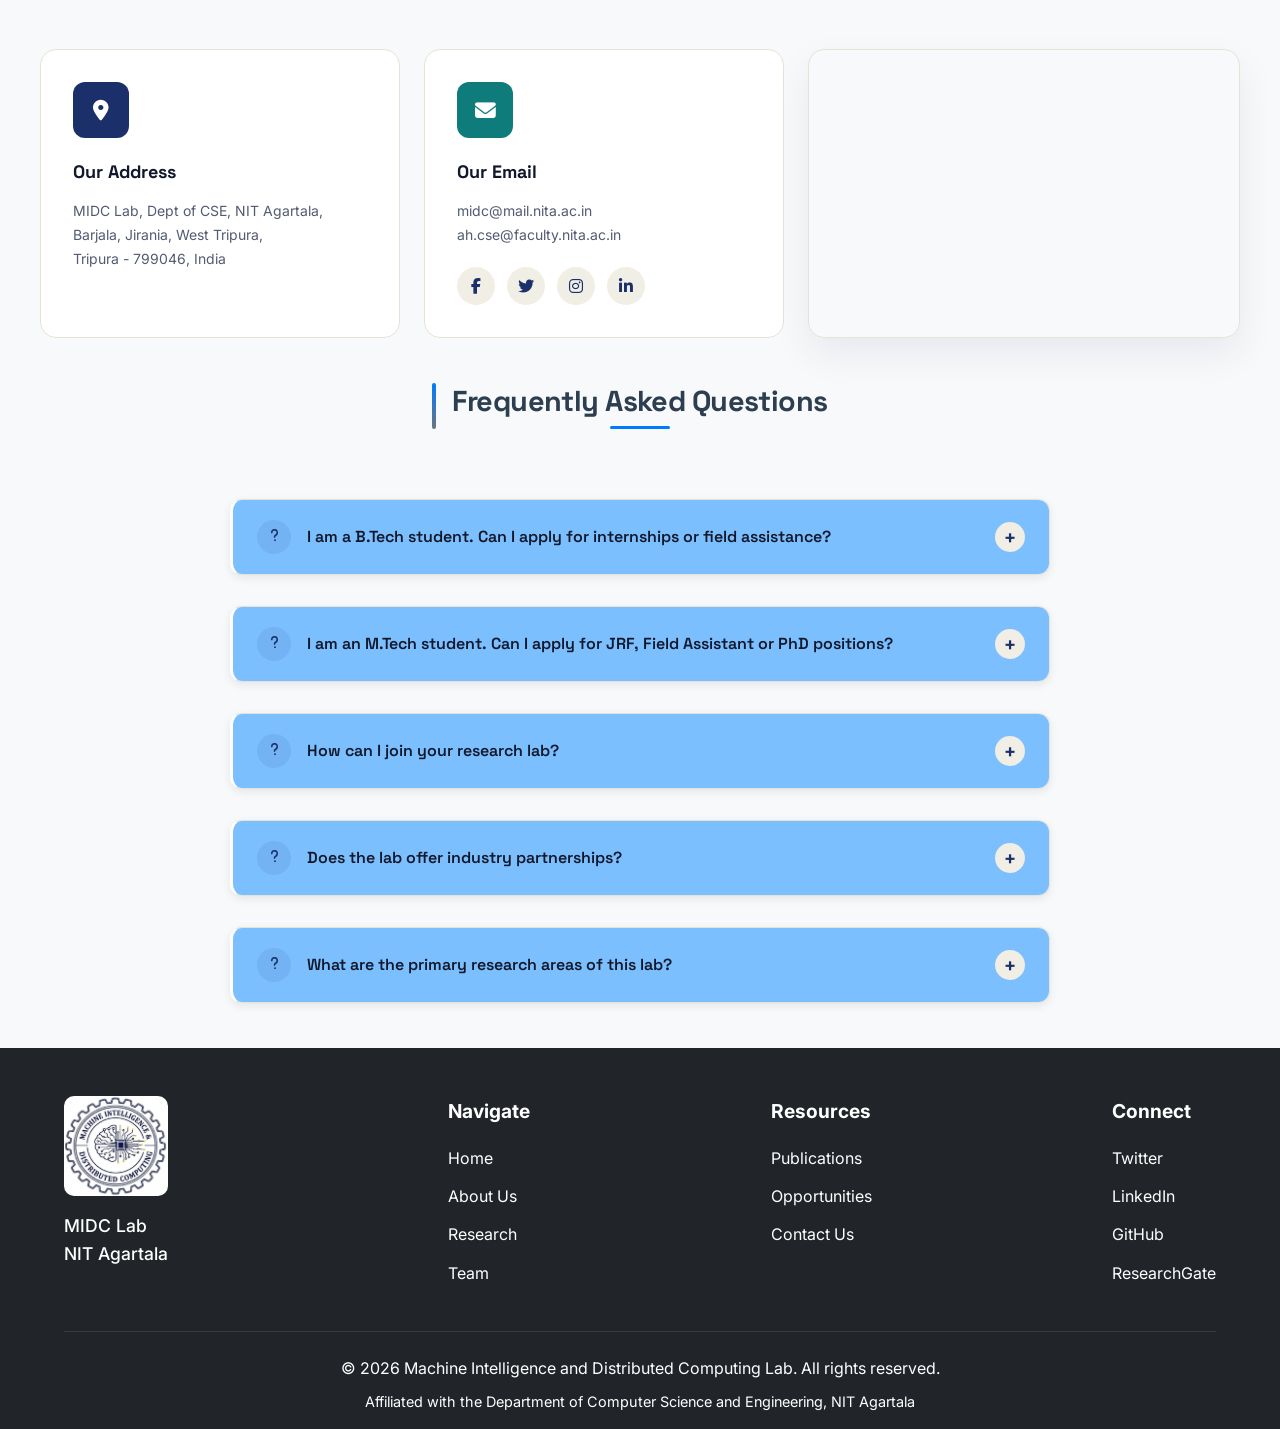
==== commit 5934ca9c: "in" ====
--- a/index.html
+++ b/index.html
@@ -188,7 +188,9 @@
 
                         <div id="recruit-action">
                             <span id="recruit-action-label">Last Date to Apply</span>
-                            <span id="recruit-action-date"><i class="far fa-calendar-alt"></i>30 June 2026</span>
+                            <span id="recruit-action-date" style="text-decoration: line-through;"><i class="far fa-calendar-alt"></i>30 June 2026</span>
+                            <span id="recruit-action-label">Now Extended (due to high demand) to</span>
+                            <span id="recruit-action-date"><i class="far fa-calendar-alt"></i>10 July 2026</span>
                             <a href="https://forms.gle/U6zqhvT5pq7pxjNu7" target="_blank" rel="noopener noreferrer" id="recruit-apply">
                                 Apply via Google Form <i class="fas fa-external-link-alt"></i>
                             </a>
--- a/CSS/index.css
+++ b/CSS/index.css
@@ -3899,7 +3899,8 @@
     padding-top: 2rem;
   }
 }
-#faq{
+#faq, #recruitment, #about, #research, #contact_us{
   padding:0px;
+  padding-top: 15px;
   padding-bottom: 15px;
 }
